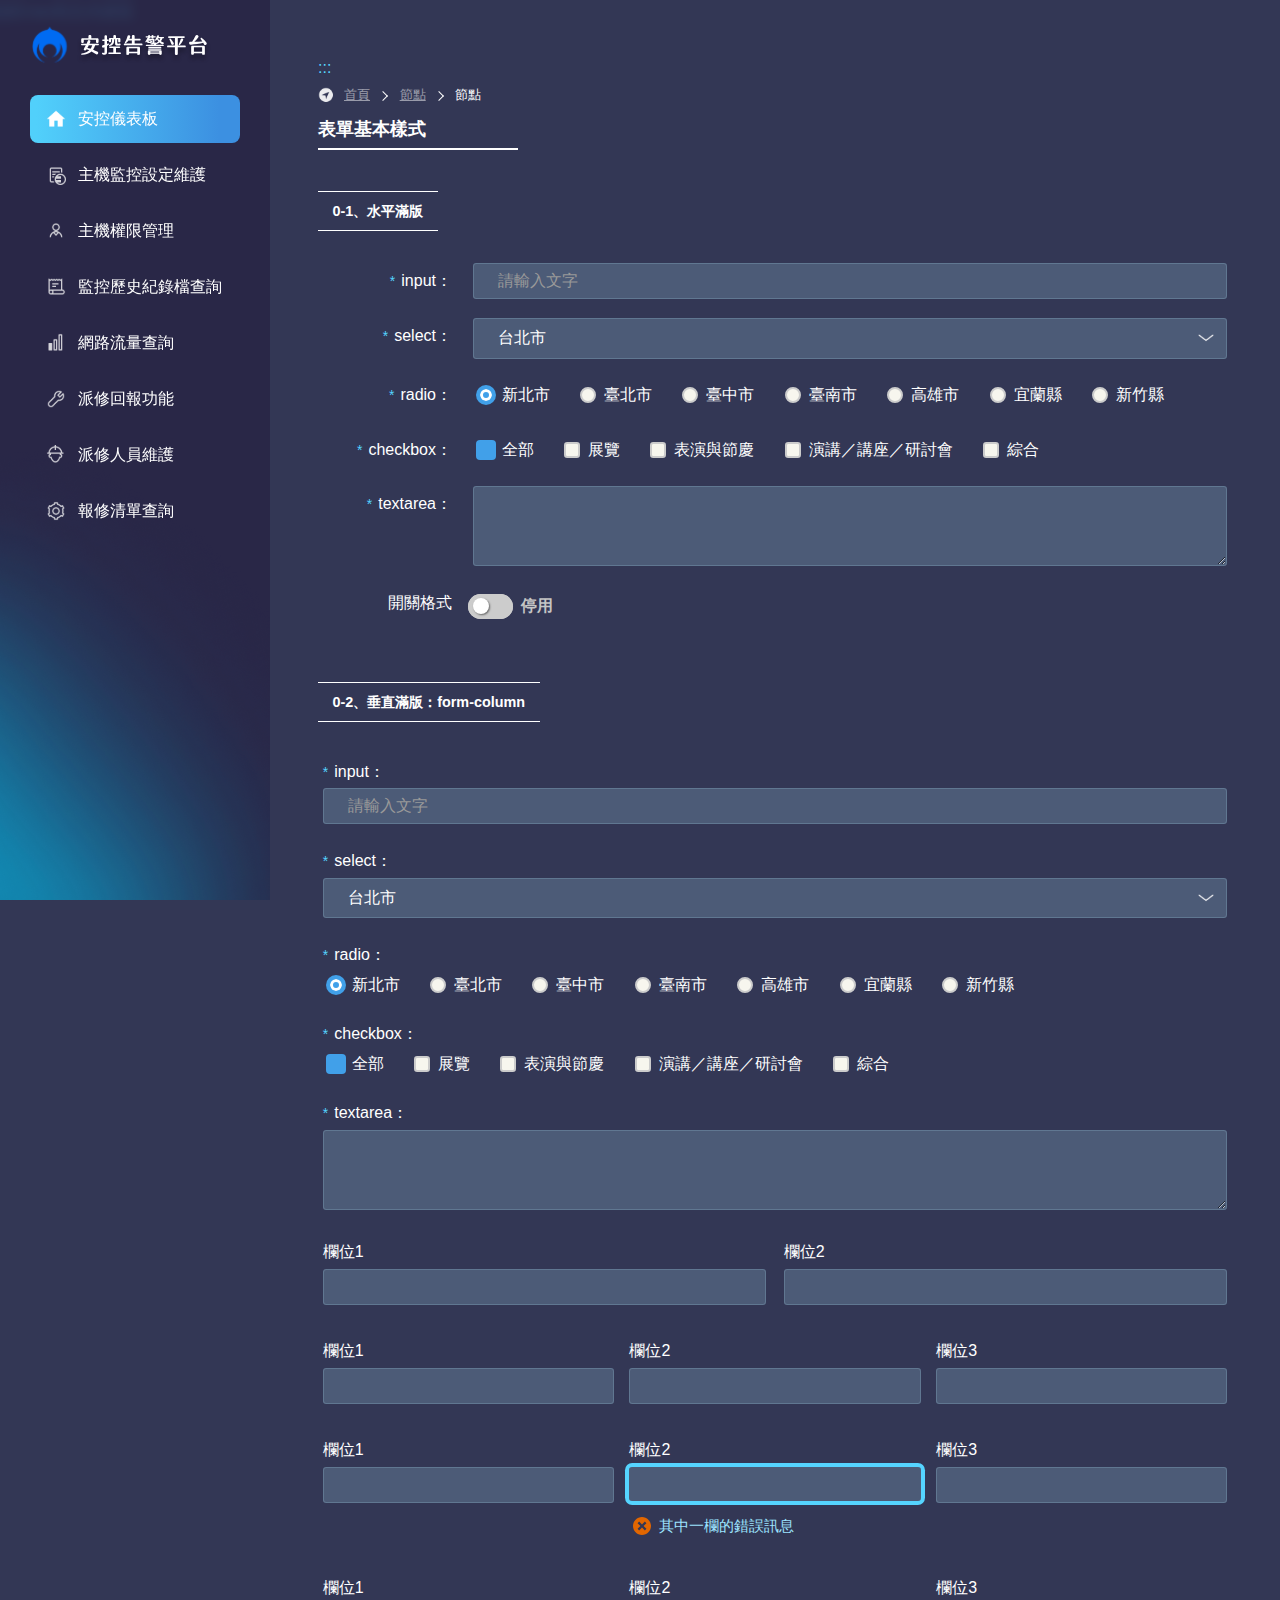
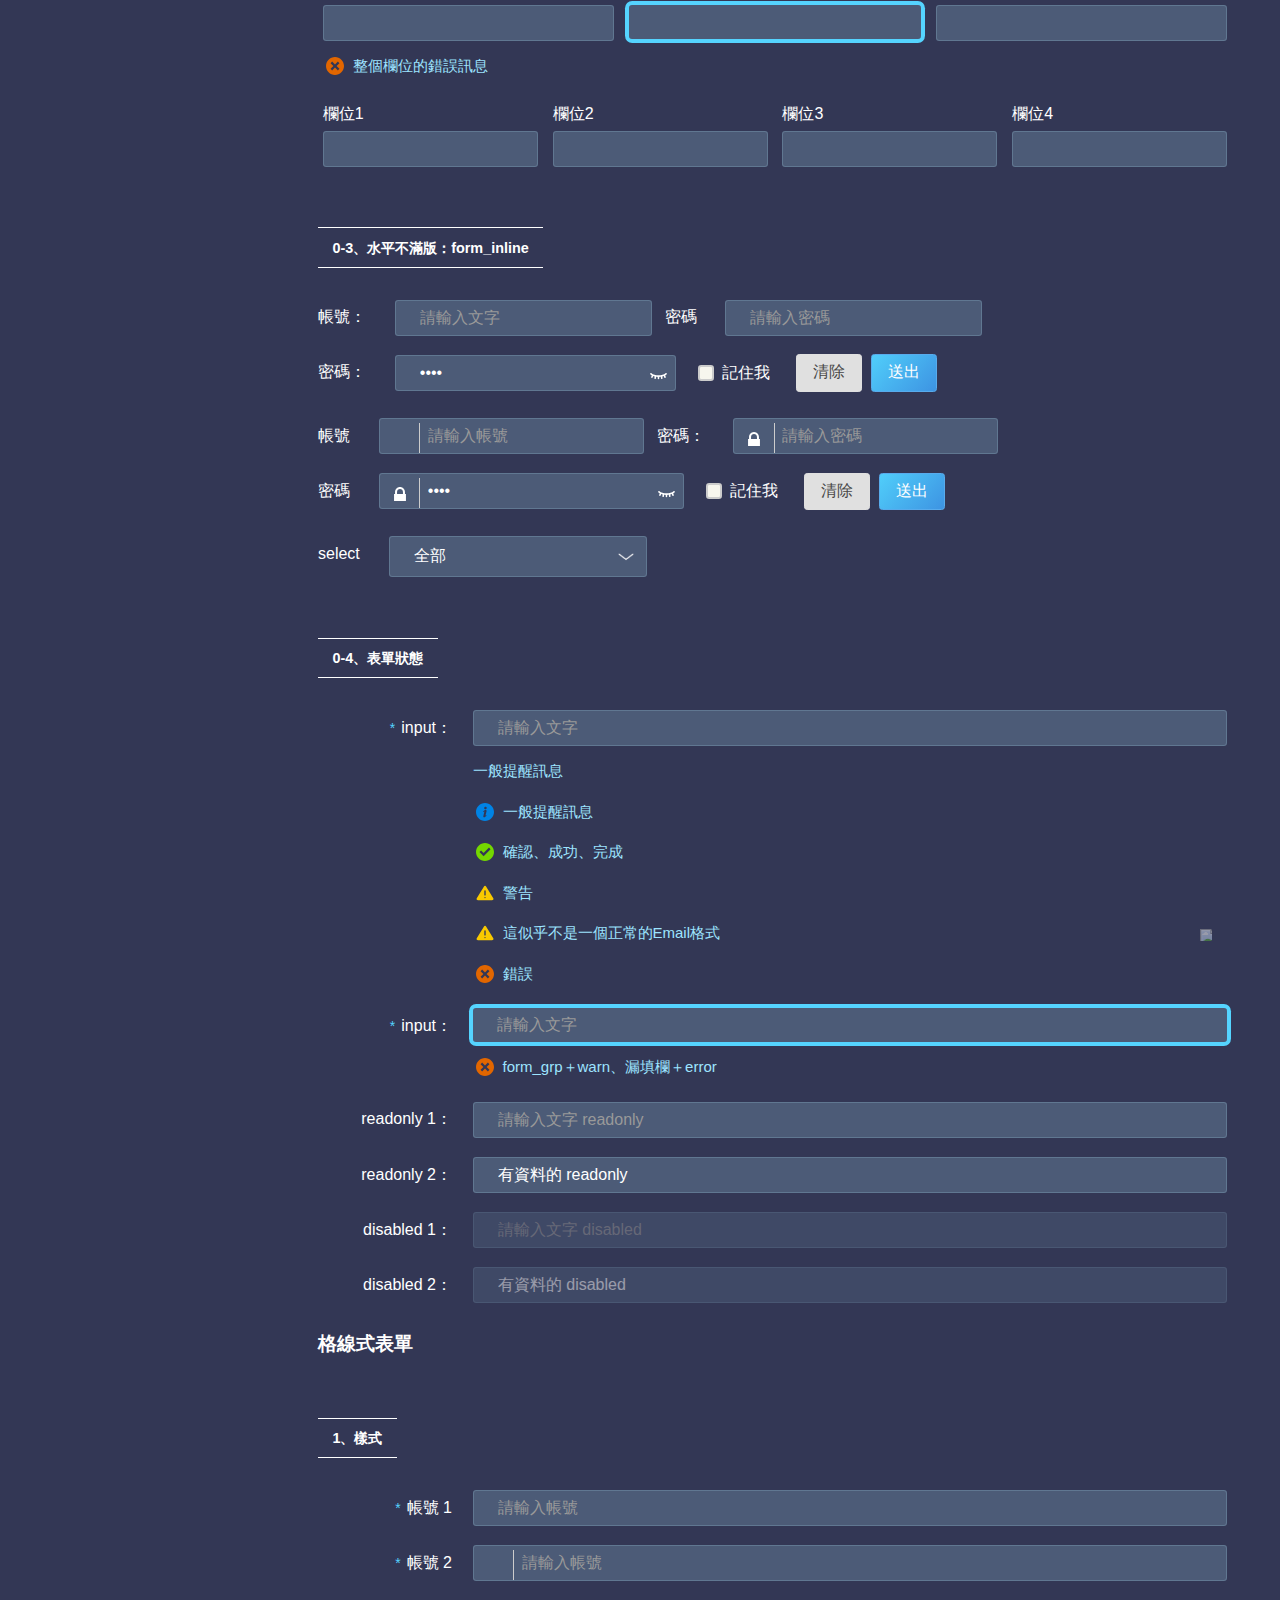
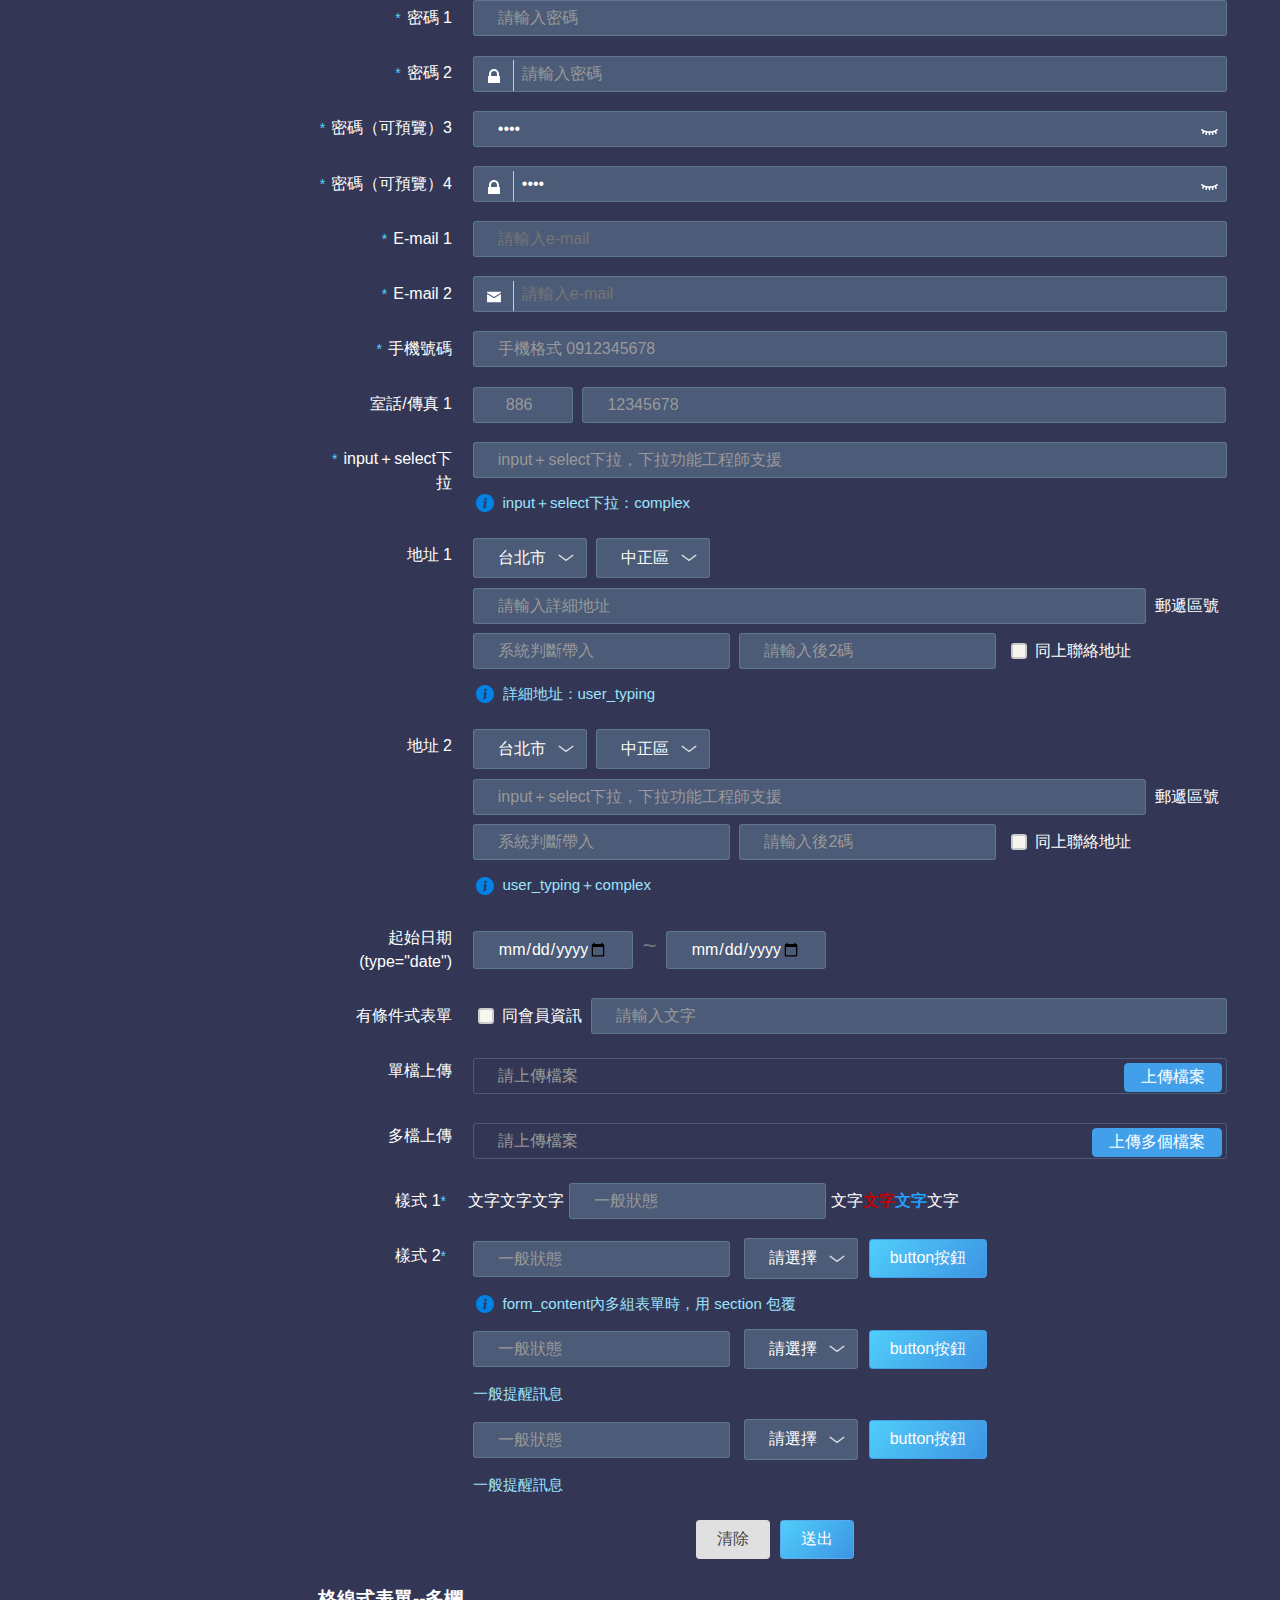
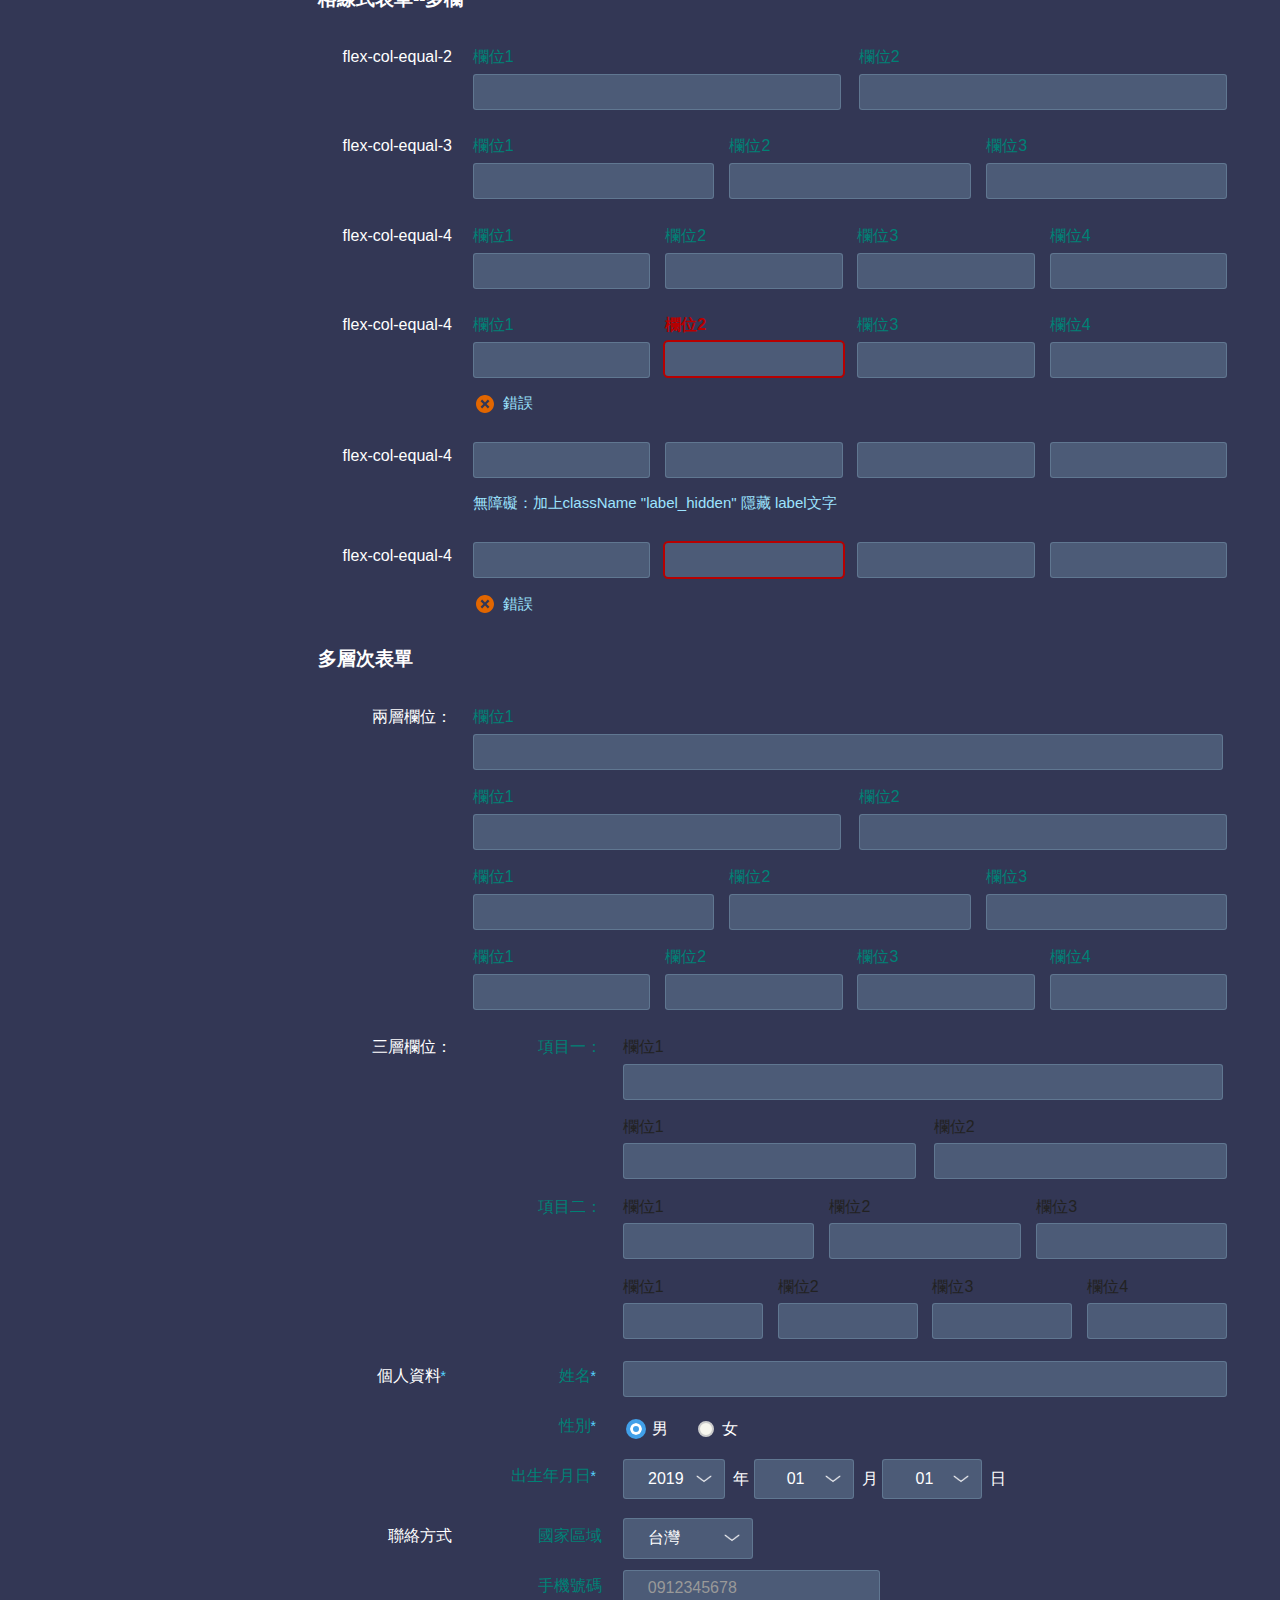
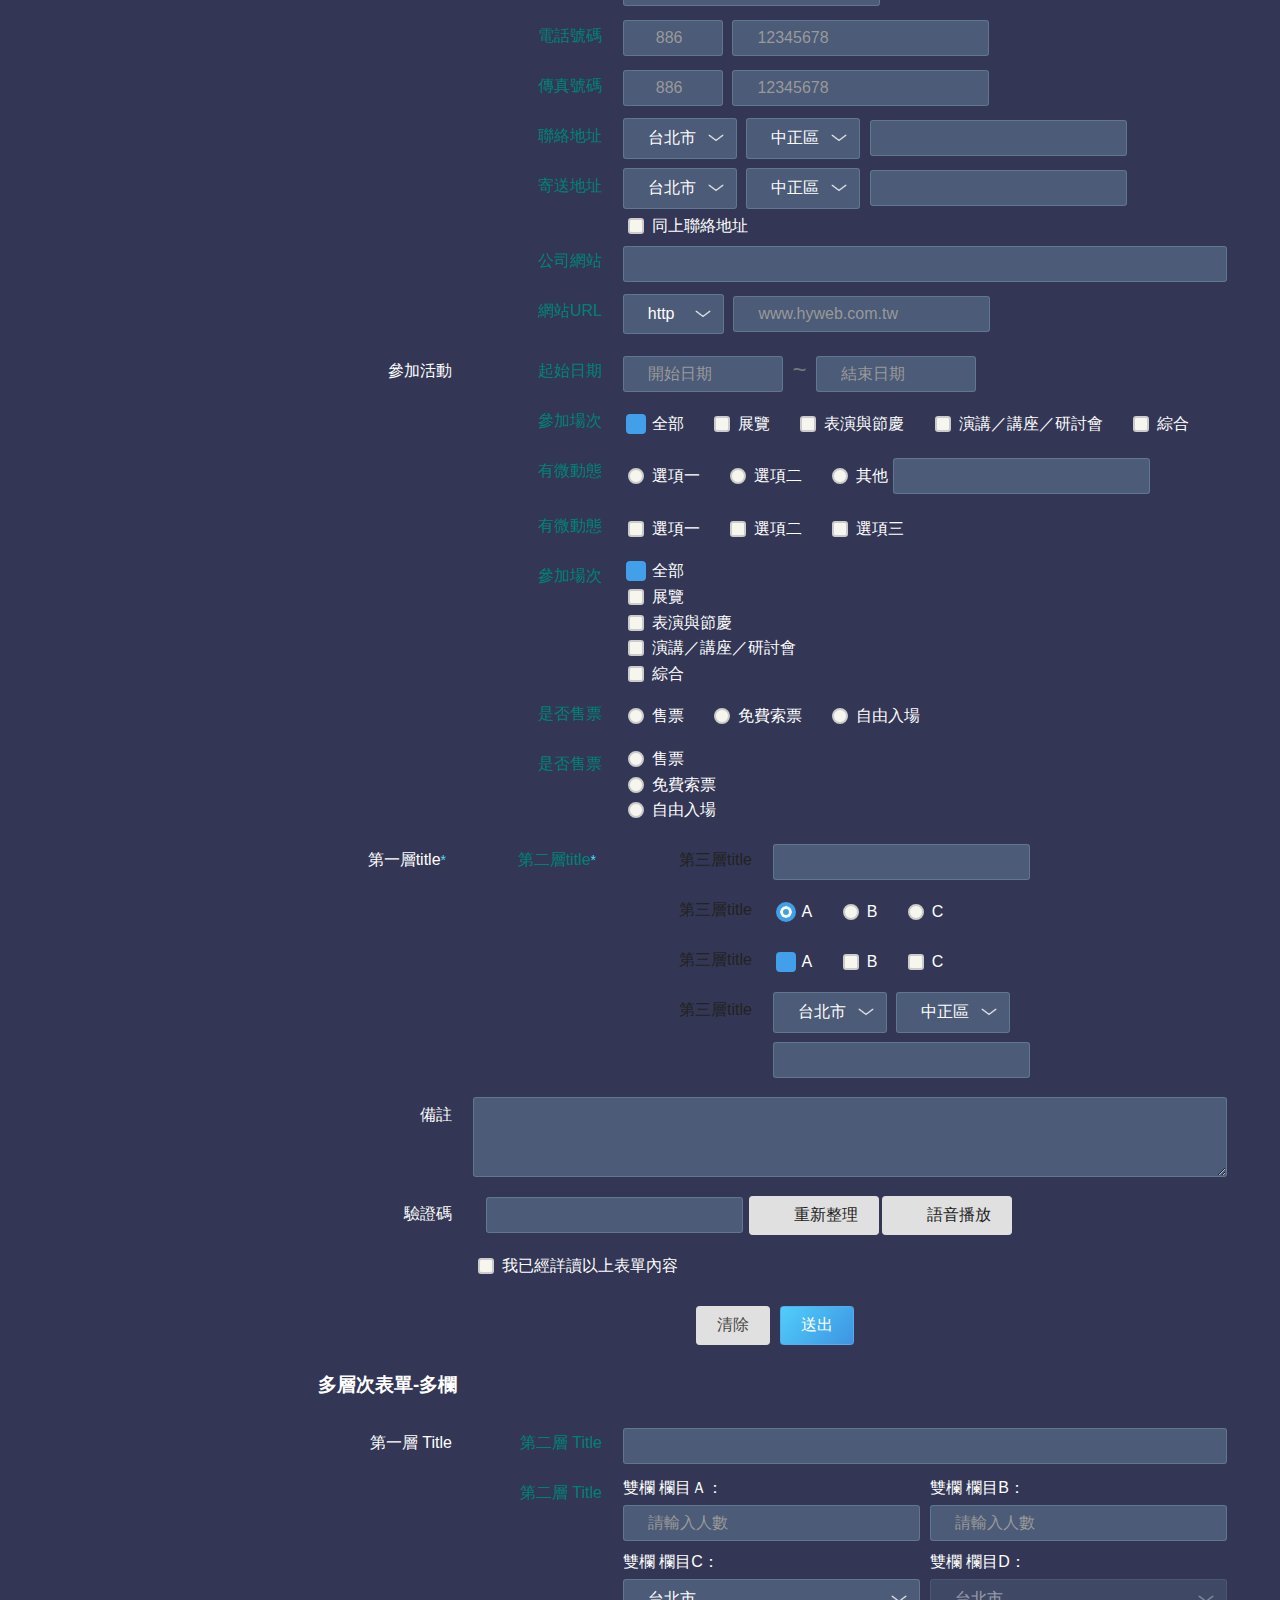
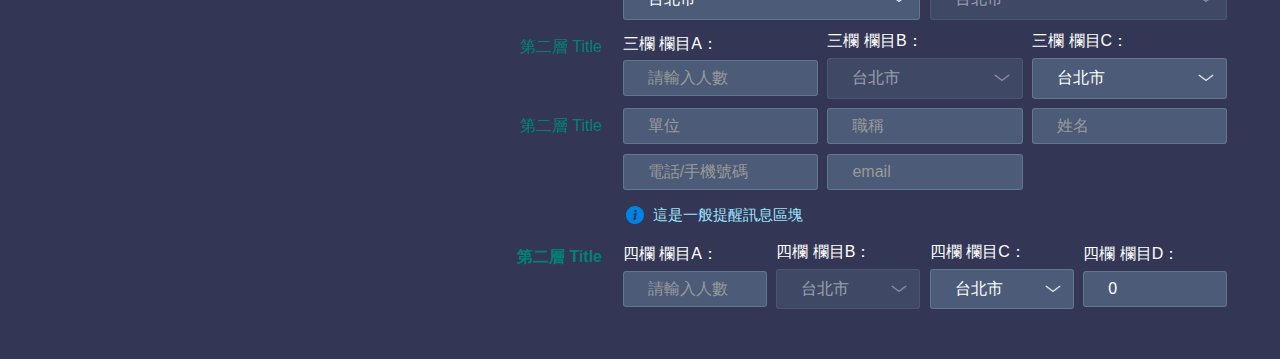
==== form-beta.htm @ 4dd170bb "2023-1023 first commit" ====
<!DOCTYPE html>
<html lang="zh-Hant" class="no-js">
  <head>
    <meta name="robots" content="noindex" />
    <!-- 使用 noindex 禁止 Google 搜尋建立索引，套版時請工程師刪掉這行 -->
    <meta charset="utf-8" />
    <meta http-equiv="X-UA-Compatible" content="IE=edge" />
    <meta name="viewport" content="width=device-width, initial-scale=1" />
    <title>安控告警平台</title>
    <!--HTML5 Shim and Respond.js IE8 support of HTML5 elements and media queries [if lt IE 9]>
    <script src="js/html5shiv.js"></script>
    <script src="js/respond.min.js"></script>
    <![endif]-->
    <!-- slick css-->
    <link rel="stylesheet" type="text/css" href="vendor/slick/slick.css" />
    <link rel="stylesheet" type="text/css" href="vendor/slick/slick-theme.css" />
    <!-- 燈箱facybox -->
    <!-- <link rel="stylesheet" type="text/css" href="vendor/fancybox/jquery.fancybox.min.css" /> -->
    <!-- hyUI css -->
    <link rel="stylesheet" href="css/hyui.css" />
    <!-- favicon -->
    <link href="images/favicon.png" rel="icon" type="image/x-icon" />
    <style type="text/css">
      .mark {
        font-size: 0.9em;
        color: #fff;
        display: inline-block;
        padding: 0.5em 1em;
        margin: 3em 0 1em;
        border-top: 1px solid #fff;
        border-bottom: 1px solid #fff;
      }
    </style>
  </head>

  <body>
    <!-- 直接跳主內容區 -->
    <a class="goCenter" href="#center" tabindex="1">按Enter到主內容區</a>
    <!-- wrapper Start -->
    <div class="wrapper">
      <!-- header -->
      <header class="header">
        <div class="container">
          <h1>
            <a href="index.htm"><img src="images/logo.svg" alt="安控告警平台" /></a>
          </h1>
          <!-- menu -->
          <button type="button" class="sidebarCtrl">側欄選單<span></span><span></span><span></span></button>
          <nav class="menu" role="navigation" aria-label="Header的導航列">
            <ul>
              <li><a href="#" class="act"><img src="images/icon_Home.svg" alt="">安控儀表板</a></li>
              <li><a href="#"><img src="images/icon_Analyze.svg" alt="">主機監控設定維護</a></li>
              <li><a href="#"><img src="images/icon_Account.svg" alt="">主機權限管理</a></li>
              <li><a href="#"><img src="images/icon_ActivityHistory.svg" alt="">監控歷史紀錄檔查詢</a></li>
              <li><a href="#"><img src="images/icon_LowConnection.svg" alt="">網路流量查詢</a></li>
              <li><a href="#"><img src="images/icon_Support.svg" alt="">派修回報功能</a></li>
              <li><a href="#"><img src="images/icon_Worker.svg" alt="">派修人員維護</a></li>
              <li><a href="#"><img src="images/icon_Settings.svg" alt="">報修清單查詢</a></li>
            </ul>
          </nav>
        </div>
      </header>
      <!-- main Start -->
      <div id="center" class="main innerpage">
        <!-- 內頁新增一個classname-->
        <a class="accesskey" href="#aC" id="aC" accesskey="C" title="主要內容區">:::</a>
        <div class="container">
          <!-- 主要內容區 -->
          <div class="center_block">
            <!-- breadcrumb路徑 -->
            <div class="breadcrumb">
              <ul>
                <li><a href="#">首頁</a></li>
                <li><a href="#">節點</a></li>
                <li>節點</li>
              </ul>
            </div>
            <!-- h2節點 -->
            <h2 class="title">表單基本樣式</h2>
            <section>
              <form action="">
                <h4 class="mark">0-1、水平滿版</h4>
                <div class="flex-form">
                  <!-- input -->
                  <div class="form_grp">
                    <!-- 使用aria-required屬性指出必填的表單欄位 -->
                    <label for="fake-legend" class="form_title" aria-required="true"><abbr class="necessary" title="為必填(選)欄位,不能為空白。">*</abbr>input：</label>
                    <div class="form_content">
                      <input type="text" id="fake-legend" placeholder="請輸入文字" />
                    </div>
                  </div>
                  <!-- select -->
                  <div class="form_grp">
                    <label for="fake-legend" class="form_title" aria-required="true"><abbr class="necessary" title="為必填(選)欄位,不能為空白。">*</abbr>select：</label>
                    <div class="form_content">
                      <select name="" id="fake-legend">
                        <option value="">台北市</option>
                        <option value="">新北市</option>
                        <option value="">桃園市</option>
                        <option value="">新竹市</option>
                        <option value="">...</option>
                      </select>
                    </div>
                  </div>
                  <!-- radio -->
                  <div class="form_grp" role="group" aria-labelledby="fake-legend">
                    <label for="fake-legend" class="form_title" aria-required="true"><abbr class="necessary" title="為必填(選)欄位,不能為空白。">*</abbr>radio：</label>
                    <div class="form_content" id="fake-legend">
                      <div class="radio_grp form_inline">
                        <label><input type="radio" name="sampleRadio" value="" checked="" />新北市</label>
                        <label><input type="radio" name="sampleRadio" value="" />臺北市</label>
                        <label><input type="radio" name="sampleRadio" value="" />臺中市</label>
                        <label><input type="radio" name="sampleRadio" value="" />臺南市</label>
                        <label><input type="radio" name="sampleRadio" value="" />高雄市</label>
                        <label><input type="radio" name="sampleRadio" value="" />宜蘭縣</label>
                        <label><input type="radio" name="sampleRadio" value="" />新竹縣</label>
                      </div>
                    </div>
                  </div>
                  <!-- checkbox -->
                  <div class="form_grp" role="group" aria-labelledby="fake-legend">
                    <label for="fake-legend" class="form_title" aria-required="true"><abbr class="necessary" title="為必填(選)欄位,不能為空白。">*</abbr>checkbox：</label>
                    <div class="form_content" id="fake-legend">
                      <div class="check_grp form_inline">
                        <label><input type="checkbox" name="" value="" checked="" />全部</label>
                        <label><input type="checkbox" name="" value="" />展覽</label>
                        <label><input type="checkbox" name="" value="" />表演與節慶</label>
                        <label><input type="checkbox" name="" value="" />演講／講座／研討會</label>
                        <label><input type="checkbox" name="" value="" />綜合</label>
                      </div>
                    </div>
                  </div>
                  <!-- textarea -->
                  <div class="form_grp">
                    <label for="address" class="form_title" aria-required="true"><abbr class="necessary" title="為必填(選)欄位,不能為空白。">*</abbr>textarea：</label>
                    <div class="form_content">
                      <textarea name="" id="address" cols="30" rows="10"></textarea>
                    </div>
                  </div>
                  <!-- 開關 -->
                  <div class="form_grp">
                    <label for="selectSample" class="form_title">開關格式</label>
                    <div class="form_content">
                      <div class="checkSwitch">
                        <label>
                          <input name="checkboxSample1" type="checkbox" value="">
                          <div class="checkSwitch_switch"></div>
                        </label>
                      </div>
                    </div>
                  </div>
                </div>
                <h4 class="mark">0-2、垂直滿版：form-column</h4>
                <div class="flex-form form-column">
                  <!-- input -->
                  <div class="form_grp">
                    <label for="fake-legend" class="form_title" aria-required="true"><abbr class="necessary" title="為必填(選)欄位,不能為空白。">*</abbr>input：</label>
                    <div class="form_content">
                      <input type="text" id="fake-legend" placeholder="請輸入文字" />
                    </div>
                  </div>
                  <!-- select -->
                  <div class="form_grp">
                    <label for="fake-legend" class="form_title" aria-required="true"><abbr class="necessary" title="為必填(選)欄位,不能為空白。">*</abbr>select：</label>
                    <div class="form_content">
                      <select name="" id="fake-legend">
                        <option value="">台北市</option>
                        <option value="">新北市</option>
                        <option value="">桃園市</option>
                        <option value="">新竹市</option>
                        <option value="">...</option>
                      </select>
                    </div>
                  </div>
                  <!-- radio -->
                  <div class="form_grp" role="group" aria-labelledby="fake-legend">
                    <label for="fake-legend" class="form_title" aria-required="true"><abbr class="necessary" title="為必填(選)欄位,不能為空白。">*</abbr>radio：</label>
                    <div class="form_content" id="fake-legend">
                      <div class="radio_grp form_inline">
                        <label><input type="radio" name="sampleRadio1" value="" checked="" />新北市</label>
                        <label><input type="radio" name="sampleRadio1" value="" />臺北市</label>
                        <label><input type="radio" name="sampleRadio1" value="" />臺中市</label>
                        <label><input type="radio" name="sampleRadio1" value="" />臺南市</label>
                        <label><input type="radio" name="sampleRadio1" value="" />高雄市</label>
                        <label><input type="radio" name="sampleRadio1" value="" />宜蘭縣</label>
                        <label><input type="radio" name="sampleRadio1" value="" />新竹縣</label>
                      </div>
                    </div>
                  </div>
                  <!-- checkbox -->
                  <div class="form_grp" role="group" aria-labelledby="fake-legend">
                    <label for="fake-legend" class="form_title"><abbr class="necessary" title="為必填(選)欄位,不能為空白。">*</abbr>checkbox：</label>
                    <div class="form_content" id="fake-legend">
                      <div class="check_grp form_inline">
                        <label><input type="checkbox" name="" value="" checked="" />全部</label>
                        <label><input type="checkbox" name="" value="" />展覽</label>
                        <label><input type="checkbox" name="" value="" />表演與節慶</label>
                        <label><input type="checkbox" name="" value="" />演講／講座／研討會</label>
                        <label><input type="checkbox" name="" value="" />綜合</label>
                      </div>
                    </div>
                  </div>
                  <!-- textarea -->
                  <div class="form_grp">
                    <label for="address" class="form_title"><abbr class="necessary" title="為必填(選)欄位,不能為空白。">*</abbr>textarea：</label>
                    <div class="form_content">
                      <textarea name="" id="address" cols="30" rows="10"></textarea>
                    </div>
                  </div>
                  <!-- 多欄 -->
                  <div class="form_grp">
                    <div class="flex-col-equal-2">
                      <div class="form_grp">
                        <label for="inputSample" class="form_title">欄位1</label>
                        <div class="form_content">
                          <input name="username" id="inputSample" type="text" placeholder="" />
                        </div>
                      </div>
                      <div class="form_grp">
                        <label for="inputSample2" class="form_title">欄位2</label>
                        <div class="form_content">
                          <input name="username" id="inputSample2" type="text" placeholder="" />
                        </div>
                      </div>
                    </div>
                  </div>
                  <div class="form_grp">
                    <div class="flex-col-equal-3">
                      <div class="form_grp">
                        <label for="inputSample" class="form_title">欄位1</label>
                        <div class="form_content">
                          <input name="username" id="inputSample" type="text" placeholder="" />
                        </div>
                      </div>
                      <div class="form_grp">
                        <label for="inputSample2" class="form_title">欄位2</label>
                        <div class="form_content">
                          <input name="username" id="inputSample2" type="text" placeholder="" />
                        </div>
                      </div>
                      <div class="form_grp">
                        <label for="inputSample2" class="form_title">欄位3</label>
                        <div class="form_content">
                          <input name="username" id="inputSample2" type="text" placeholder="" />
                        </div>
                      </div>
                    </div>
                  </div>
                  <!--  -->
                  <div class="form_grp">
                    <div class="flex-col-equal-3">
                      <div class="form_grp">
                        <label for="inputSample" class="form_title">欄位1</label>
                        <div class="form_content">
                          <input name="username" id="inputSample" type="text" placeholder="" />
                        </div>
                      </div>
                      <div class="form_grp warn">
                        <label for="inputSample2" class="form_title">欄位2</label>
                        <div class="form_content">
                          <input name="username" id="inputSample2" type="text" placeholder="" class="error" />
                          <div class="notice_error">其中一欄的錯誤訊息</div>
                        </div>
                      </div>
                      <div class="form_grp">
                        <label for="inputSample2" class="form_title">欄位3</label>
                        <div class="form_content">
                          <input name="username" id="inputSample2" type="text" placeholder="" />
                        </div>
                      </div>
                    </div>
                  </div>
                  <div class="form_grp">
                    <div class="flex-col-equal-3">
                      <div class="form_grp">
                        <label for="inputSample" class="form_title">欄位1</label>
                        <div class="form_content">
                          <input name="username" id="inputSample" type="text" placeholder="" />
                        </div>
                      </div>
                      <div class="form_grp warn">
                        <label for="inputSample2" class="form_title">欄位2</label>
                        <div class="form_content">
                          <input name="username" id="inputSample2" type="text" placeholder="" class="error" />
                        </div>
                      </div>
                      <div class="form_grp">
                        <label for="inputSample2" class="form_title">欄位3</label>
                        <div class="form_content">
                          <input name="username" id="inputSample2" type="text" placeholder="" />
                        </div>
                      </div>
                    </div>
                    <div class="notice_error">整個欄位的錯誤訊息</div>
                  </div>
                  <div class="flex-col-equal-4">
                    <div class="form_grp">
                      <label for="inputSample" class="form_title">欄位1</label>
                      <div class="form_content">
                        <input name="username" id="inputSample" type="text" placeholder="" />
                      </div>
                    </div>
                    <div class="form_grp">
                      <label for="inputSample2" class="form_title">欄位2</label>
                      <div class="form_content">
                        <input name="username" id="inputSample2" type="text" placeholder="" />
                      </div>
                    </div>
                    <div class="form_grp">
                      <label for="inputSample2" class="form_title">欄位3</label>
                      <div class="form_content">
                        <input name="username" id="inputSample2" type="text" placeholder="" />
                      </div>
                    </div>
                    <div class="form_grp">
                      <label for="inputSample2" class="form_title">欄位4</label>
                      <div class="form_content">
                        <input name="username" id="inputSample2" type="text" placeholder="" />
                      </div>
                    </div>
                  </div>
                </div>
                <h4 class="mark">0-3、水平不滿版：form_inline</h4>
                <div class="flex-form form_inline">
                  <div class="form_grp">
                    <label for="username" class="form_title">帳號：</label>
                    <div class="form_content">
                      <input name="username" id="username" type="text" placeholder="請輸入文字" />
                    </div>
                  </div>
                  <div class="form_grp">
                    <label for="password" class="form_title">密碼</label>
                    <div class="form_content">
                      <input name="password" id="password" type="password" placeholder="請輸入密碼" />
                    </div>
                  </div>
                  <div class="form_grp">
                    <label for="password" class="form_title">密碼：</label>
                    <div class="form_content">
                      <div class="labelEffect password_toggle">
                        <input name="password" id="password" type="password" placeholder="請輸入密碼" value="1234" />
                        <button type="button" class="btn btn-icon" aria-label="觀看密碼"><i class="i_hide"></i></button>
                      </div>
                    </div>
                  </div>
                  <div class="check_grp">
                    <label><input type="checkbox" />記住我</label>
                  </div>
                  <div class="btn_grp">
                    <input name="" type="reset" value="清除" class="btn btn-reset" />
                    <input name="" type="submit" value="送出" class="btn btn-submit" />
                  </div>
                </div>
                <div class="flex-form form_inline">
                  <div class="form_grp">
                    <label for="username" class="form_title">帳號</label>
                    <div class="form_content">
                      <div class="input-i">
                        <i class="i_man2"></i>
                        <input type="text" id="username" placeholder="請輸入帳號" value="" />
                      </div>
                    </div>
                  </div>
                  <div class="form_grp">
                    <label for="password" class="form_title">密碼：</label>
                    <div class="form_content">
                      <div class="input-i">
                        <i class="i_lock2"></i>
                        <input name="password" id="password" type="password" placeholder="請輸入密碼" />
                      </div>
                    </div>
                  </div>
                  <div class="form_grp">
                    <label for="password" class="form_title">密碼</label>
                    <div class="form_content">
                      <div class="labelEffect password_toggle">
                        <div class="input-i">
                          <i class="i_lock2"></i>
                          <input name="password" id="password" type="password" placeholder="請輸入密碼" value="1234" />
                        </div>
                        <button type="button" class="btn btn-icon" aria-label="觀看密碼"><i class="i_hide"></i></button>
                      </div>
                    </div>
                  </div>
                  <div class="check_grp">
                    <label><input type="checkbox" />記住我</label>
                  </div>
                  <div class="btn_grp">
                    <input name="" type="reset" value="清除" class="btn btn-reset" />
                    <input name="" type="submit" value="送出" class="btn btn-submit" />
                  </div>
                </div>
                <div class="flex-form form_inline">
                  <div class="form_grp">
                    <label for="selectSample" class="form_title">select</label>
                    <div class="form_content form_inline">
                      <select id="selectSample" name="">
                        <option value="">全部</option>
                        <option value="">視覺藝術（藝術品與美術）</option>
                        <option value="">工藝（不含古物、古董）</option>
                        <option value="">設計</option>
                        <option value="">古典與傳統音樂</option>
                        <option value="">流行音樂</option>
                        <option value="">戲劇</option>
                        <option value="">舞蹈</option>
                      </select>
                    </div>
                  </div>
                </div>
                <h4 class="mark">0-4、表單狀態</h4>
                <div class="flex-form">
                  <div class="form_grp">
                    <label for="fake-legend" class="form_title"><abbr class="necessary" title="為必填(選)欄位,不能為空白。">*</abbr>input：</label>
                    <div class="form_content">
                      <input type="text" id="fake-legend" placeholder="請輸入文字" />
                      <div class="notice">一般提醒訊息</div>
                      <div class="notice_info">一般提醒訊息</div>
                      <div class="notice_success">確認、成功、完成</div>
                      <div class="notice_warning">警告</div>
                      <div class="notice_warning">
                        這似乎不是一個正常的Email格式
                        <a href="#" class="close"><img src="images/basic/icon_close.svg" alt="關閉" /></a>
                      </div>
                      <div class="notice_error">錯誤</div>
                    </div>
                  </div>
                  <div class="form_grp warn">
                    <label for="fake-legend" class="form_title"><abbr class="necessary" title="為必填(選)欄位,不能為空白。">*</abbr>input：</label>
                    <div class="form_content">
                      <input type="text" id="fake-legend" placeholder="請輸入文字" class="error" />
                      <div class="notice_error">form_grp＋warn、漏填欄＋error</div>
                    </div>
                  </div>
                  <div class="form_grp">
                    <label for="fake-legend" class="form_title">readonly 1：</label>
                    <div class="form_content">
                      <input type="text" id="fake-legend" placeholder="請輸入文字 readonly" value="" readonly="" />
                    </div>
                  </div>
                  <div class="form_grp">
                    <label for="fake-legend" class="form_title">readonly 2：</label>
                    <div class="form_content">
                      <input type="text" id="fake-legend" placeholder="請輸入文字 readonly" value="有資料的 readonly" readonly="" />
                    </div>
                  </div>
                  <div class="form_grp">
                    <label for="fake-legend" class="form_title">disabled 1：</label>
                    <div class="form_content">
                      <input type="text" id="fake-legend" placeholder="請輸入文字 disabled" value="" disabled="" />
                    </div>
                  </div>
                  <div class="form_grp">
                    <label for="fake-legend" class="form_title">disabled 2：</label>
                    <div class="form_content">
                      <input type="text" id="fake-legend" placeholder="請輸入文字 disabled" value="有資料的 disabled" disabled="" />
                    </div>
                  </div>
                </div>
                <h3>格線式表單</h3>
                <h4 class="mark">1、樣式</h4>
                <div class="flex-form">
                  <div class="form_grp">
                    <label for="username" class="form_title"><abbr class="necessary" title="為必填(選)欄位,不能為空白。">*</abbr>帳號 1</label>
                    <div class="form_content">
                      <input type="text" id="username" placeholder="請輸入帳號" value="" />
                    </div>
                  </div>
                  <div class="form_grp">
                    <label for="username" class="form_title"><abbr class="necessary" title="為必填(選)欄位,不能為空白。">*</abbr>帳號 2</label>
                    <div class="form_content">
                      <div class="input-i">
                        <i class="i_man2"></i>
                        <input type="text" id="username" placeholder="請輸入帳號" value="" />
                      </div>
                    </div>
                  </div>
                  <div class="form_grp">
                    <label for="password" class="form_title"><abbr class="necessary" title="為必填(選)欄位,不能為空白。">*</abbr>密碼 1</label>
                    <div class="form_content">
                      <input name="password" id="password" type="password" placeholder="請輸入密碼" />
                    </div>
                  </div>
                  <div class="form_grp">
                    <label for="password" class="form_title"><abbr class="necessary" title="為必填(選)欄位,不能為空白。">*</abbr>密碼 2</label>
                    <div class="form_content">
                      <div class="input-i">
                        <i class="i_lock2"></i>
                        <input name="password" id="password" type="password" placeholder="請輸入密碼" />
                      </div>
                    </div>
                  </div>
                  <div class="form_grp">
                    <label for="password" class="form_title"><abbr class="necessary" title="為必填(選)欄位,不能為空白。">*</abbr>密碼（可預覽）3</label>
                    <div class="form_content">
                      <div class="labelEffect password_toggle">
                        <input name="password" id="password" type="password" placeholder="請輸入密碼" value="1234" />
                        <button type="button" class="btn btn-icon" aria-label="觀看密碼"><i class="i_hide"></i></button>
                      </div>
                    </div>
                  </div>
                  <div class="form_grp">
                    <label for="password" class="form_title"><abbr class="necessary" title="為必填(選)欄位,不能為空白。">*</abbr>密碼（可預覽）4</label>
                    <div class="form_content">
                      <div class="labelEffect password_toggle">
                        <div class="input-i">
                          <i class="i_lock2"></i>
                          <input name="password" id="password" type="password" placeholder="請輸入密碼" value="1234" />
                        </div>
                        <button type="button" class="btn btn-icon" aria-label="觀看密碼"><i class="i_hide"></i></button>
                      </div>
                    </div>
                  </div>
                  <div class="form_grp">
                    <label for="email" class="form_title"><abbr class="necessary" title="為必填(選)欄位,不能為空白。">*</abbr>E-mail 1</label>
                    <div class="form_content">
                      <input name="email" type="email" id="email" placeholder="請輸入e-mail" />
                    </div>
                  </div>
                  <div class="form_grp">
                    <label for="email" class="form_title"><abbr class="necessary" title="為必填(選)欄位,不能為空白。">*</abbr>E-mail 2</label>
                    <div class="form_content">
                      <div class="input-i">
                        <i class="i_mail2"></i>
                        <input name="email" type="email" id="email" placeholder="請輸入e-mail" />
                      </div>
                    </div>
                  </div>
                  <div class="form_grp">
                    <label for="phone" class="form_title"><abbr class="necessary" title="為必填(選)欄位,不能為空白。">*</abbr>手機號碼</label>
                    <div class="form_content">
                      <input name="phone" id="phone" type="tel" placeholder="手機格式 0912345678" />
                    </div>
                  </div>
                  <div class="form_grp">
                    <label for="fax" class="form_title">室話/傳真 1</label>
                    <div class="form_content form_inline tel">
                      <input name="" type="tel" id="fax" value="" placeholder="886" />
                      <input name="" type="tel" id="fax" value="" placeholder="12345678" />
                    </div>
                  </div>
                  <div class="form_grp">
                    <label for="address" class="form_title"><abbr class="necessary" title="為必填(選)欄位,不能為空白。">*</abbr>input＋select下拉</label>
                    <div class="form_content">
                      <input name="text" type="text" id="address" value="" placeholder="input＋select下拉，下拉功能工程師支援" class="complex" />
                      <div class="notice_info">input＋select下拉：complex</div>
                    </div>
                  </div>
                  <div class="form_grp">
                    <label for="fake-legend" class="form_title">地址 1</label>
                    <div class="form_content form_inline address">
                      <select name="" id="fake-legend">
                        <option value="">台北市</option>
                        <option value="">新北市</option>
                        <option value="">桃園市</option>
                        <option value="">新竹市</option>
                        <option value="">...</option>
                      </select>
                      <select name="" id="fake-legend">
                        <option value="">中正區</option>
                        <option value="">大安區</option>
                        <option value="">信義區</option>
                        <option value="">北投區</option>
                        <option value="">...</option>
                      </select>
                      <input name="username" type="text" class="user_typing" placeholder="請輸入詳細地址" aria-label="詳細地址" />
                      <label>郵遞區號</label>
                      <input name="username" type="text" value="" placeholder="系統判斷帶入" aria-label="系統判斷帶入" />
                      <input name="username" type="text" value="" placeholder="請輸入後2碼" aria-label="請輸入後2碼" />
                      <div class="checkbox">
                        <label><input type="checkbox" /><span>同上聯絡地址</span></label>
                      </div>
                      <div class="notice_info">詳細地址：user_typing</div>
                    </div>
                  </div>
                  <div class="form_grp">
                    <label for="fake-legend" class="form_title">地址 2</label>
                    <div class="form_content form_inline address">
                      <select name="" id="fake-legend">
                        <option value="">台北市</option>
                        <option value="">新北市</option>
                        <option value="">桃園市</option>
                        <option value="">新竹市</option>
                        <option value="">...</option>
                      </select>
                      <select name="" id="fake-legend">
                        <option value="">中正區</option>
                        <option value="">大安區</option>
                        <option value="">信義區</option>
                        <option value="">北投區</option>
                        <option value="">...</option>
                      </select>
                      <input name="text" id="fake-legend" type="text" value="" placeholder="input＋select下拉，下拉功能工程師支援" class="user_typing complex" />
                      <label>郵遞區號</label>
                      <input name="username" type="text" value="" placeholder="系統判斷帶入" />
                      <input name="username" type="text" value="" placeholder="請輸入後2碼" />
                      <div class="checkbox">
                        <label><input type="checkbox" /><span>同上聯絡地址</span></label>
                      </div>
                      <div class="notice_info">user_typing＋complex</div>
                    </div>
                  </div>
                  <div class="form_grp">
                    <div class="form_title">起始日期(type="date")</div>
                    <div class="form_content">
                      <div class="datepick">
                        <input name="" type="date" value="" class="calendar" placeholder="開始日期" />
                      </div>
                      <div class="datepick">
                        <input name="" type="date" value="" class="calendar" placeholder="結束日期" />
                      </div>
                    </div>
                  </div>
                  <div class="form_grp">
                    <label for="fake-legend" class="form_title">有條件式表單</label>
                    <div class="form_content additional">
                      <div class="checkbox">
                        <label><input name="checkSample" type="checkbox" value="" /><span>同會員資訊</span></label>
                      </div>
                      <input type="text" name="" placeholder="請輸入文字" />
                    </div>
                  </div>
                  <div class="form_grp">
                    <label for="fake-legend" class="form_title">單檔上傳</label>
                    <div class="form_content">
                      <div class="upload_grp">
                        <input class="upload_file" type="text" placeholder="請上傳檔案" readonly />
                        <div class="upload_btn">
                          <span>上傳檔案</span>
                          <input type="file" class="check_file" />
                        </div>
                      </div>
                    </div>
                  </div>
                  <div class="form_grp">
                    <label for="fake-legend" class="form_title">多檔上傳</label>
                    <div class="form_content">
                      <div class="upload_grp">
                        <input class="upload_file" type="text" placeholder="請上傳檔案" readonly />
                        <div class="upload_btn">
                          <span>上傳多個檔案</span>
                          <input type="file" class="check_file" multiple />
                        </div>
                      </div>
                    </div>
                  </div>
                  <div class="form_grp">
                    <label for="fake-legend" class="form_title">樣式 1<abbr class="necessary" title="為必填(選)欄位,不能為空白。">*</abbr></label>
                    <div class="form_content form_inline">文字文字文字 <input name="text" type="text" value="" placeholder="一般狀態" />文字 <b class="R">文字</b><b class="B">文字</b>文字</div>
                  </div>
                  <div class="form_grp">
                    <label for="fake-legend" class="form_title">樣式 2<abbr class="necessary" title="為必填(選)欄位,不能為空白。">*</abbr></label>
                    <div class="form_content form_inline">
                      <section>
                        <input name="text" type="text" value="" placeholder="一般狀態" />
                        <select id="selectSample" name="">
                          <option value="">請選擇</option>
                          <option value="">項目一</option>
                          <option value="">項目二</option>
                          <option value="">項目三</option>
                        </select>
                        <button type="button" class="btn btn-primary">button按鈕</button>
                        <div class="notice_info">form_content內多組表單時，用 section 包覆</div>
                      </section>
                      <section>
                        <input name="text" type="text" value="" placeholder="一般狀態" />
                        <select id="selectSample" name="">
                          <option value="">請選擇</option>
                          <option value="">項目一</option>
                          <option value="">項目二</option>
                          <option value="">項目三</option>
                        </select>
                        <button type="button" class="btn btn-primary">button按鈕</button>
                        <div class="notice">一般提醒訊息</div>
                      </section>
                      <section>
                        <input name="text" type="text" value="" placeholder="一般狀態" />
                        <select id="selectSample" name="">
                          <option value="">請選擇</option>
                          <option value="">項目一</option>
                          <option value="">項目二</option>
                          <option value="">項目三</option>
                        </select>
                        <button type="button" class="btn btn-primary">button按鈕</button>
                        <div class="notice">一般提醒訊息</div>
                      </section>
                    </div>
                  </div>
                  <!-- 按鈕 -->
                  <div class="btn_grp form_inline">
                    <button class="btn btn-reset">清除</button>
                    <button class="btn btn-submit">送出</button>
                  </div>
                </div>
                <!--  -->
                <h3>格線式表單--多欄</h3>
                <div class="flex-form">
                  <!-- flex grid system -->
                  <div class="form_grp">
                    <div class="form_title">flex-col-equal-2</div>
                    <div class="form_content">
                      <div class="flex-col-equal-2 form-column">
                        <div class="form_grp">
                          <label for="inputSample" class="form_title">欄位1</label>
                          <div class="form_content">
                            <input name="username" id="inputSample" type="text" placeholder="" />
                          </div>
                        </div>
                        <div class="form_grp">
                          <label for="inputSample2" class="form_title">欄位2</label>
                          <div class="form_content">
                            <input name="username" id="inputSample2" type="text" placeholder="" />
                          </div>
                        </div>
                      </div>
                      <!-- <div class="notice">無障礙：加上className "label_hidden" 隱藏label文字</div> -->
                    </div>
                  </div>
                  <div class="form_grp">
                    <div class="form_title">flex-col-equal-3</div>
                    <div class="form_content">
                      <div class="flex-col-equal-3 form-column">
                        <div class="form_grp">
                          <label for="inputSample" class="form_title">欄位1</label>
                          <div class="form_content">
                            <input name="username" id="inputSample" type="text" placeholder="" />
                          </div>
                        </div>
                        <div class="form_grp">
                          <label for="inputSample2" class="form_title">欄位2</label>
                          <div class="form_content">
                            <input name="username" id="inputSample2" type="text" placeholder="" />
                          </div>
                        </div>
                        <div class="form_grp">
                          <label for="inputSample3" class="form_title">欄位3</label>
                          <div class="form_content">
                            <input name="username" id="inputSample2" type="text" placeholder="" />
                          </div>
                        </div>
                      </div>
                      <!-- <div class="notice">無障礙：加上className "label_hidden" 隱藏label文字</div> -->
                    </div>
                  </div>
                  <div class="form_grp">
                    <div class="form_title">flex-col-equal-4</div>
                    <div class="form_content">
                      <div class="flex-col-equal-4 form-column">
                        <div class="form_grp">
                          <label for="inputSample" class="form_title">欄位1</label>
                          <div class="form_content">
                            <input name="username" id="inputSample" type="text" placeholder="" />
                          </div>
                        </div>
                        <div class="form_grp">
                          <label for="inputSample2" class="form_title">欄位2</label>
                          <div class="form_content">
                            <input name="username" id="inputSample2" type="text" placeholder="" />
                          </div>
                        </div>
                        <div class="form_grp">
                          <label for="inputSample3" class="form_title">欄位3</label>
                          <div class="form_content">
                            <input name="username" id="inputSample2" type="text" placeholder="" />
                          </div>
                        </div>
                        <div class="form_grp">
                          <label for="inputSample4" class="form_title">欄位4</label>
                          <div class="form_content">
                            <input name="username" id="inputSample2" type="text" placeholder="" />
                          </div>
                        </div>
                      </div>
                      <!-- <div class="notice">無障礙：加上className "label_hidden" 隱藏label文字</div> -->
                    </div>
                  </div>
                  <!-- 錯誤狀態 -->
                  <div class="form_grp warn">
                    <div class="form_title">flex-col-equal-4</div>
                    <div class="form_content">
                      <div class="flex-col-equal-4 form-column">
                        <div class="form_grp">
                          <label for="inputSample" class="form_title">欄位1</label>
                          <div class="form_content">
                            <input name="username" id="inputSample" type="text" placeholder="" />
                          </div>
                        </div>
                        <div class="form_grp error">
                          <label for="inputSample2" class="form_title">欄位2</label>
                          <div class="form_content">
                            <input name="username" id="inputSample2" type="text" placeholder="" />
                          </div>
                        </div>
                        <div class="form_grp">
                          <label for="inputSample3" class="form_title">欄位3</label>
                          <div class="form_content">
                            <input name="username" id="inputSample2" type="text" placeholder="" />
                          </div>
                        </div>
                        <div class="form_grp">
                          <label for="inputSample4" class="form_title">欄位4</label>
                          <div class="form_content">
                            <input name="username" id="inputSample2" type="text" placeholder="" />
                          </div>
                        </div>
                      </div>
                      <div class="notice_error">錯誤</div>
                      <!-- <div class="notice">無障礙：加上className "label_hidden" 隱藏label文字</div> -->
                    </div>
                  </div>
                  <!-- 欄位無標題：無障礙處理 -->
                  <div class="form_grp">
                    <div class="form_title">flex-col-equal-4</div>
                    <div class="form_content">
                      <div class="flex-col-equal-4 form-column">
                        <div class="form_grp">
                          <label for="inputSample" class="form_title label_hidden">欄位1</label>
                          <div class="form_content">
                            <input name="username" id="inputSample" type="text" placeholder="" />
                          </div>
                        </div>
                        <div class="form_grp">
                          <label for="inputSample2" class="form_title label_hidden">欄位2</label>
                          <div class="form_content">
                            <input name="username" id="inputSample2" type="text" placeholder="" />
                          </div>
                        </div>
                        <div class="form_grp">
                          <label for="inputSample3" class="form_title label_hidden">欄位3</label>
                          <div class="form_content">
                            <input name="username" id="inputSample2" type="text" placeholder="" />
                          </div>
                        </div>
                        <div class="form_grp">
                          <label for="inputSample4" class="form_title label_hidden">欄位4</label>
                          <div class="form_content">
                            <input name="username" id="inputSample2" type="text" placeholder="" />
                          </div>
                        </div>
                      </div>
                      <div class="notice">無障礙：加上className "label_hidden" 隱藏 label文字</div>
                    </div>
                  </div>
                  <!-- 錯誤狀態 -->
                  <div class="form_grp warn">
                    <div class="form_title">flex-col-equal-4</div>
                    <div class="form_content">
                      <div class="flex-col-equal-4 form-column">
                        <div class="form_grp">
                          <label for="inputSample" class="form_title label_hidden">欄位1</label>
                          <div class="form_content">
                            <input name="username" id="inputSample" type="text" placeholder="" />
                          </div>
                        </div>
                        <div class="form_grp error">
                          <label for="inputSample2" class="form_title label_hidden">欄位2</label>
                          <div class="form_content">
                            <input name="username" id="inputSample2" type="text" placeholder="" />
                          </div>
                        </div>
                        <div class="form_grp">
                          <label for="inputSample3" class="form_title label_hidden">欄位3</label>
                          <div class="form_content">
                            <input name="username" id="inputSample2" type="text" placeholder="" />
                          </div>
                        </div>
                        <div class="form_grp">
                          <label for="inputSample4" class="form_title label_hidden">欄位4</label>
                          <div class="form_content">
                            <input name="username" id="inputSample2" type="text" placeholder="" />
                          </div>
                        </div>
                      </div>
                      <div class="notice_error">錯誤</div>
                    </div>
                  </div>
                  <!-- sample -->
                  <!-- 麥莉 -->
                  <!-- <div class="form_grp">
                                    <div class="form_title">form_col-6-6</div>
                                    <div class="form_content form_col-6-6">
                                        <div class="form_grp">
                                            <label for="inputSample" class="label_hidden">雙欄1</label>
                                            <input name="username" id="inputSample" type="text">
                                        </div>
                                        <div class="form_grp">
                                            <label for="inputSample2" class="label_hidden">雙欄2</label>
                                            <input name="username" id="inputSample2" type="text">
                                        </div>
                                        <div class="notice">無障礙：加上className "label_hidden" 隱藏label文字</div>
                                    </div>
                                </div>
                                <div class="form_grp">
                                    <div class="form_title">form_col-4-4-4</div>
                                    <div class="form_content form_col-4-4-4">
                                        <input name="username" type="text">
                                        <input name="username" type="text">
                                        <select id="selectSample" name="">
                                            <option value="">全部</option>
                                            <option value="">視覺藝術（藝術品與美術）</option>
                                            <option value="">工藝（不含古物、古董）</option>
                                            <option value="">設計</option>
                                            <option value="">古典與傳統音樂</option>
                                            <option value="">流行音樂</option>
                                            <option value="">戲劇</option>
                                            <option value="">舞蹈</option>
                                        </select>
                                    </div>
                                </div>
                                <div class="form_grp">
                                    <div class="form_title">form_col-3-3-3-3</div>
                                    <div class="form_content form_col-3-3-3-3">
                                        <input name="username" type="text">
                                        <input name="username" type="text">
                                        <input name="username" type="text">
                                        <label><input name="radioSample" type="radio" value=""><span>選項</span></label>
                                    </div>
                                </div>
                                <div class="form_grp">
                                    <div class="form_title">form_col-2-2-2-2-2-2</div>
                                    <div class="form_content form_col-2-2-2-2-2-2">
                                        <input name="username" type="text">
                                        <input name="username" type="text">
                                        <input name="username" type="text">
                                        <input name="username" type="text">
                                        <input name="username" type="text">
                                        <label><input name="radioSample" type="radio" value=""><span>選項</span></label>
                                    </div>
                                </div>
                                <div class="form_grp">
                                    <div class="form_title">form_col-3-9</div>
                                    <div class="form_content form_col-3-9">
                                        <input name="username" type="text">
                                        <input name="username" type="text">
                                    </div>
                                </div>
                                <div class="form_grp">
                                    <div class="form_title">form_col-3-3-6</div>
                                    <div class="form_content form_col-3-3-6">
                                        <select name="" id="">
                                            <option value="">台北市</option>
                                            <option value="">新北市</option>
                                            <option value="">桃園市</option>
                                            <option value="">新竹市</option>
                                            <option value="">...</option>
                                        </select>
                                        <select name="" id="">
                                            <option value="">中正區</option>
                                            <option value="">大安區</option>
                                            <option value="">信義區</option>
                                            <option value="">北投區</option>
                                            <option value="">...</option>
                                        </select>
                                        <input name="username" type="text">
                                    </div>
                                </div>
                                <div class="form_grp">
                                    <div class="form_title">form_col-9-3</div>
                                    <div class="form_content form_col-9-3">
                                        <input name="username" type="text">
                                        <input name="username" type="text">
                                    </div>
                                </div>
                                <div class="form_grp">
                                    <div class="form_title">form_col-4-8</div>
                                    <div class="form_content form_col-4-8">
                                        <input name="username" type="text">
                                        <input name="username" type="text">
                                    </div>
                                </div>
                                <div class="form_grp">
                                    <div class="form_title">form_col-2-10</div>
                                    <div class="form_content form_col-2-10">
                                        <input name="username" type="text">
                                        <input name="username" type="text">
                                    </div>
                                </div>
                                <div class="form_grp">
                                    <div class="form_title">form_col-2-2-8</div>
                                    <div class="form_content form_col-2-2-8">
                                        <select name="" id="">
                                            <option value="">台北市</option>
                                            <option value="">新北市</option>
                                            <option value="">桃園市</option>
                                            <option value="">新竹市</option>
                                            <option value="">...</option>
                                        </select>
                                        <select name="" id="">
                                            <option value="">中正區</option>
                                            <option value="">大安區</option>
                                            <option value="">信義區</option>
                                            <option value="">北投區</option>
                                            <option value="">...</option>
                                        </select>
                                        <input name="username" type="text">
                                    </div>
                                </div> -->
                  <h3>多層次表單</h3>
                  <div class="flex-form">
                    <div class="form_grp">
                      <div class="form_title">兩層欄位：</div>
                      <div class="form_content">
                        <!-- 單欄 -->
                        <div class="flex-col-equal-1 form-column">
                          <div class="form_grp">
                            <label for="inputSample" class="form_title">欄位1</label>
                            <input name="username" id="inputSample" type="text" placeholder="" />
                          </div>
                        </div>
                        <!-- 雙欄 -->
                        <div class="flex-col-equal-2 form-column">
                          <div class="form_grp">
                            <label for="inputSample" class="form_title">欄位1</label>
                            <input name="username" id="inputSample" type="text" placeholder="" />
                          </div>
                          <div class="form_grp">
                            <label for="inputSample" class="form_title">欄位2</label>
                            <input name="username" id="inputSample" type="text" placeholder="" />
                          </div>
                        </div>
                        <!-- 三欄 -->
                        <div class="flex-col-equal-3 form-column">
                          <div class="form_grp">
                            <label for="inputSample" class="form_title">欄位1</label>
                            <input name="username" id="inputSample" type="text" placeholder="" />
                          </div>
                          <div class="form_grp">
                            <label for="inputSample" class="form_title">欄位2</label>
                            <input name="username" id="inputSample" type="text" placeholder="" />
                          </div>
                          <div class="form_grp">
                            <label for="inputSample" class="form_title">欄位3</label>
                            <input name="username" id="inputSample" type="text" placeholder="" />
                          </div>
                        </div>
                        <!-- 四欄 -->
                        <div class="flex-col-equal-4 form-column">
                          <div class="form_grp">
                            <label for="inputSample" class="form_title">欄位1</label>
                            <input name="username" id="inputSample" type="text" placeholder="" />
                          </div>
                          <div class="form_grp">
                            <label for="inputSample" class="form_title">欄位2</label>
                            <input name="username" id="inputSample" type="text" placeholder="" />
                          </div>
                          <div class="form_grp">
                            <label for="inputSample" class="form_title">欄位3</label>
                            <input name="username" id="inputSample" type="text" placeholder="" />
                          </div>
                          <div class="form_grp">
                            <label for="inputSample" class="form_title">欄位4</label>
                            <input name="username" id="inputSample" type="text" placeholder="" />
                          </div>
                        </div>
                      </div>
                    </div>
                    <div class="form_grp">
                      <label for="" class="form_title">三層欄位：</label>
                      <div class="form_content">
                        <div class="form_grp">
                          <div class="form_title">項目一：</div>
                          <div class="form_content">
                            <!-- 單欄 -->
                            <div class="flex-col-equal-1 form-column">
                              <div class="form_grp">
                                <label for="inputSample" class="form_title">欄位1</label>
                                <input name="username" id="inputSample" type="text" placeholder="" />
                              </div>
                            </div>
                            <!-- 雙欄 -->
                            <div class="flex-col-equal-2 form-column">
                              <div class="form_grp">
                                <label for="inputSample" class="form_title">欄位1</label>
                                <input name="username" id="inputSample" type="text" placeholder="" />
                              </div>
                              <div class="form_grp">
                                <label for="inputSample" class="form_title">欄位2</label>
                                <input name="username" id="inputSample" type="text" placeholder="" />
                              </div>
                            </div>
                          </div>
                        </div>
                        <div class="form_grp">
                          <div class="form_title">項目二：</div>
                          <div class="form_content">
                            <!-- 三欄 -->
                            <div class="flex-col-equal-3 form-column">
                              <div class="form_grp">
                                <label for="inputSample" class="form_title">欄位1</label>
                                <input name="username" id="inputSample" type="text" placeholder="" />
                              </div>
                              <div class="form_grp">
                                <label for="inputSample" class="form_title">欄位2</label>
                                <input name="username" id="inputSample" type="text" placeholder="" />
                              </div>
                              <div class="form_grp">
                                <label for="inputSample" class="form_title">欄位3</label>
                                <input name="username" id="inputSample" type="text" placeholder="" />
                              </div>
                            </div>
                            <!-- 四欄 -->
                            <div class="flex-col-equal-4 form-column">
                              <div class="form_grp">
                                <label for="inputSample" class="form_title">欄位1</label>
                                <input name="username" id="inputSample" type="text" placeholder="" />
                              </div>
                              <div class="form_grp">
                                <label for="inputSample" class="form_title">欄位2</label>
                                <input name="username" id="inputSample" type="text" placeholder="" />
                              </div>
                              <div class="form_grp">
                                <label for="inputSample" class="form_title">欄位3</label>
                                <input name="username" id="inputSample" type="text" placeholder="" />
                              </div>
                              <div class="form_grp">
                                <label for="inputSample" class="form_title">欄位4</label>
                                <input name="username" id="inputSample" type="text" placeholder="" />
                              </div>
                            </div>
                          </div>
                        </div>
                      </div>
                    </div>
                    <div class="form_grp">
                      <div class="form_title">個人資料<abbr class="necessary" title="為必填(選)欄位,不能為空白。">*</abbr></div>
                      <div class="form_content">
                        <div class="form_grp">
                          <label for="" class="form_title">姓名<abbr class="necessary" title="為必填(選)欄位,不能為空白。">*</abbr></label>
                          <div class="form_content">
                            <input name="" type="text" value="" />
                          </div>
                        </div>
                        <div class="form_grp" role="group" aria-labelledby="fake-legend">
                          <label class="form_title">性別<abbr class="necessary" title="為必填(選)欄位,不能為空白。">*</abbr></label>
                          <div class="form_content" id="fake-legend">
                            <div class="radio_grp form_inline">
                              <label> <input type="radio" name="sampleRadio5" value="" checked="" />男</label>
                              <label> <input type="radio" name="sampleRadio5" value="" />女</label>
                            </div>
                          </div>
                        </div>
                        <div class="form_grp">
                          <div class="form_title">出生年月日<abbr class="necessary" title="為必填(選)欄位,不能為空白。">*</abbr></div>
                          <div class="form_content form_inline birthday">
                            <select name="" id="">
                              <option value="">2019</option>
                              <option value="">2018</option>
                              <option value="">2017</option>
                              <option value="">2016</option>
                              <option value="">...</option></select
                            >年
                            <select name="" id="">
                              <option value="">01</option>
                              <option value="">02</option>
                              <option value="">03</option>
                              <option value="">04</option>
                              <option value="">...</option></select
                            >月
                            <select name="" id="">
                              <option value="">01</option>
                              <option value="">02</option>
                              <option value="">03</option>
                              <option value="">04</option>
                              <option value="">...</option></select
                            >日
                          </div>
                        </div>
                      </div>
                    </div>
                    <div class="form_grp">
                      <div class="form_title">聯絡方式</div>
                      <div class="form_content">
                        <div class="form_grp">
                          <label for="selectSample" class="form_title">國家區域</label>
                          <div class="form_content form_inline">
                            <select id="selectSample" name="">
                              <option value="">台灣</option>
                              <option value="">日本</option>
                              <option value="">美國</option>
                              <option value="">澳洲</option>
                              <option value="">新加坡</option>
                              <option value="">中國大陸</option>
                            </select>
                          </div>
                        </div>
                        <div class="form_grp">
                          <label for="" class="form_title">手機號碼</label>
                          <div class="form_content form_inline">
                            <input name="" type="tel" value="" placeholder="0912345678" />
                          </div>
                        </div>
                        <div class="form_grp">
                          <label for="" class="form_title">電話號碼</label>
                          <div class="form_content form_inline tel">
                            <input name="" type="tel" value="" placeholder="886" />
                            <input name="" type="tel" value="" placeholder="12345678" />
                          </div>
                        </div>
                        <div class="form_grp">
                          <label for="" class="form_title">傳真號碼</label>
                          <div class="form_content form_inline tel">
                            <input name="" type="tel" value="" placeholder="886" />
                            <input name="" type="tel" value="" placeholder="12345678" />
                          </div>
                        </div>
                        <div class="form_grp">
                          <label for="" class="form_title">聯絡地址</label>
                          <div class="form_content form_inline address">
                            <select name="" id="">
                              <option value="">台北市</option>
                              <option value="">新北市</option>
                              <option value="">桃園市</option>
                              <option value="">新竹市</option>
                              <option value="">...</option>
                            </select>
                            <select name="" id="">
                              <option value="">中正區</option>
                              <option value="">大安區</option>
                              <option value="">信義區</option>
                              <option value="">北投區</option>
                              <option value="">...</option>
                            </select>
                            <input name="" type="text" value="" />
                          </div>
                        </div>
                        <div class="form_grp">
                          <div for="" class="form_title">寄送地址</div>
                          <div class="form_content form_inline address">
                            <label for="" class="label_hidden">縣市</label>
                            <select name="" id="">
                              <option value="">台北市</option>
                              <option value="">新北市</option>
                              <option value="">桃園市</option>
                              <option value="">新竹市</option>
                              <option value="">...</option>
                            </select>
                            <label for="" class="label_hidden">行政區域</label>
                            <select name="" id="">
                              <option value="">中正區</option>
                              <option value="">大安區</option>
                              <option value="">信義區</option>
                              <option value="">北投區</option>
                              <option value="">...</option>
                            </select>
                            <label for="" class="label_hidden">詳細地址</label>
                            <input name="" type="text" value="" />
                            <div class="checkbox">
                              <label><input type="checkbox" />同上聯絡地址</label>
                            </div>
                          </div>
                        </div>
                        <div class="form_grp">
                          <label for="" class="form_title">公司網站</label>
                          <div class="form_content">
                            <input name="" type="text" value="" />
                          </div>
                        </div>
                        <div class="form_grp">
                          <label for="" class="form_title">網站URL</label>
                          <div class="form_content form_inline">
                            <select id="selectSample" name="">
                              <option value="">http</option>
                              <option value="">https</option>
                            </select>
                            <input type="text" value="" placeholder="www.hyweb.com.tw" />
                          </div>
                        </div>
                      </div>
                    </div>
                    <div class="form_grp">
                      <div class="form_title">參加活動</div>
                      <div class="form_content">
                        <div class="form_grp">
                          <div class="form_title">起始日期</div>
                          <div class="form_content">
                            <div class="datepick">
                              <input name="" type="text" value="" class="calendar" placeholder="開始日期" />
                              <i class="i_calendar"></i>
                            </div>
                            <div class="datepick">
                              <input name="" type="text" value="" class="calendar" placeholder="結束日期" />
                              <i class="i_calendar"></i>
                            </div>
                          </div>
                        </div>
                        <div class="form_grp" role="group" aria-labelledby="fake-legend">
                          <label class="form_title">參加場次</label>
                          <div class="form_content" id="fake-legend">
                            <div class="check_grp form_inline">
                              <label> <input type="checkbox" name="" value="" checked="" />全部</label>
                              <label> <input type="checkbox" name="" value="" />展覽</label>
                              <label> <input type="checkbox" name="" value="" />表演與節慶</label>
                              <label> <input type="checkbox" name="" value="" />演講／講座／研討會</label>
                              <label> <input type="checkbox" name="" value="" />綜合</label>
                            </div>
                          </div>
                        </div>
                        <div class="form_grp">
                          <div class="form_title">有微動態</div>
                          <div class="form_content">
                            <div class="radio_grp form_inline">
                              <label><input name="radioSample" type="radio" value="" /><span>選項一</span></label>
                              <label><input name="radioSample" type="radio" value="" /><span>選項二</span></label>
                              <label><input name="radioSample" type="radio" value="" /><span>其他</span><input type="text" /></label>
                            </div>
                          </div>
                        </div>
                        <div class="form_grp">
                          <div class="form_title">有微動態</div>
                          <div class="form_content">
                            <div class="check_grp form_inline">
                              <label><input name="" type="checkbox" value="" /><span>選項一</span></label>
                              <label><input name="" type="checkbox" value="" /><span>選項二</span></label>
                              <label><input name="" type="checkbox" value="" /><span>選項三</span></label>
                            </div>
                          </div>
                        </div>
                        <div class="form_grp" role="group" aria-labelledby="fake-legend">
                          <label class="form_title">參加場次</label>
                          <div class="form_content" id="fake-legend">
                            <div class="check_grp">
                              <label> <input type="checkbox" name="" value="" checked="" />全部</label>
                              <label> <input type="checkbox" name="" value="" />展覽</label>
                              <label> <input type="checkbox" name="" value="" />表演與節慶</label>
                              <label> <input type="checkbox" name="" value="" />演講／講座／研討會</label>
                              <label> <input type="checkbox" name="" value="" />綜合</label>
                            </div>
                          </div>
                        </div>
                        <div class="form_grp" role="group" aria-labelledby="fake-legend">
                          <legend class="form_title">是否售票</legend>
                          <div class="form_content" id="fake-legend">
                            <div class="radio_grp form_inline">
                              <label> <input type="radio" name="sampleRadio6" value="" checked="" />售票</label>
                              <label> <input type="radio" name="sampleRadio6" value="" />免費索票</label>
                              <label> <input type="radio" name="sampleRadio6" value="" />自由入場</label>
                            </div>
                          </div>
                        </div>
                        <div class="form_grp" role="group" aria-labelledby="fake-legend">
                          <label class="form_title">是否售票</label>
                          <div class="form_content" id="fake-legend">
                            <div class="radio_grp">
                              <label> <input type="radio" name="sampleRadio6" value="" checked="" />售票</label>
                              <label> <input type="radio" name="sampleRadio6" value="" />免費索票</label>
                              <label> <input type="radio" name="sampleRadio6" value="" />自由入場</label>
                            </div>
                          </div>
                        </div>
                      </div>
                    </div>
                    <div class="form_grp">
                      <div class="form_title">第一層title<abbr class="necessary" title="為必填(選)欄位,不能為空白。">*</abbr></div>
                      <div class="form_content">
                        <div class="form_grp">
                          <div class="form_title">第二層title<abbr class="necessary" title="為必填(選)欄位,不能為空白。">*</abbr></div>
                          <div class="form_content">
                            <div class="form_grp">
                              <div class="form_title">第三層title</div>
                              <div class="form_content form_inline">
                                <input name="" type="text" value="" />
                              </div>
                            </div>
                            <div class="form_grp">
                              <div class="form_title">第三層title</div>
                              <div class="form_content" id="fake-legend">
                                <div class="radio_grp form_inline">
                                  <label> <input type="radio" name="sampleRadio6" value="" checked="" />A</label>
                                  <label> <input type="radio" name="sampleRadio6" value="" />B</label>
                                  <label> <input type="radio" name="sampleRadio6" value="" />C</label>
                                </div>
                              </div>
                            </div>
                            <div class="form_grp">
                              <div class="form_title">第三層title</div>
                              <div class="form_content" id="fake-legend">
                                <div class="radio_grp form_inline">
                                  <label> <input type="checkbox" name="sampleRadio6" value="" checked="" />A</label>
                                  <label> <input type="checkbox" name="sampleRadio6" value="" />B</label>
                                  <label> <input type="checkbox" name="sampleRadio6" value="" />C</label>
                                </div>
                              </div>
                            </div>
                            <div class="form_grp">
                              <label for="" class="form_title">第三層title</label>
                              <div class="form_content form_inline address">
                                <select name="" id="">
                                  <option value="">台北市</option>
                                  <option value="">新北市</option>
                                  <option value="">桃園市</option>
                                  <option value="">新竹市</option>
                                  <option value="">...</option>
                                </select>
                                <select name="" id="">
                                  <option value="">中正區</option>
                                  <option value="">大安區</option>
                                  <option value="">信義區</option>
                                  <option value="">北投區</option>
                                  <option value="">...</option>
                                </select>
                                <input name="" type="text" value="" />
                              </div>
                            </div>
                          </div>
                        </div>
                      </div>
                    </div>
                    <div class="form_grp">
                      <div class="form_title">備註</div>
                      <div class="form_content">
                        <textarea name="" id="" cols="30" rows="10"></textarea>
                      </div>
                    </div>
                    <div class="form_grp">
                      <div class="form_title">驗證碼</div>
                      <div class="form_content form_inline">
                        <img src="images/basic/captcha.gif" alt="" class="captcha" />
                        <input name="" type="text" value="" />
                        <button class="btn"><i class="i_reflash"></i>重新整理</button>
                        <button class="btn"><i class="i_play"></i>語音播放</button>
                      </div>
                    </div>
                    <div class="form_grp agree">
                      <div class="form_title"></div>
                      <div class="form_content form_inline">
                        <div class="check_grp">
                          <label><input name="checkSample" type="checkbox" value="" />我已經詳讀以上表單內容</label>
                        </div>
                      </div>
                    </div>
                    <div class="btn_grp form_inline">
                      <button class="btn btn-reset">清除</button>
                      <button class="btn btn-submit">送出</button>
                    </div>
                  </div>
                  <h3>多層次表單-多欄</h3>
                  <div class="flex-form">
                    <div class="form_grp">
                      <label for="" class="form_title">第一層 Title</label>
                      <div class="form_content">
                        <!-- 一欄 -->
                        <div class="form_grp">
                          <label for="" class="form_title">第二層 Title</label>
                          <div class="form_content">
                            <div class="form_grp">
                              <input name="" type="text" value="" />
                            </div>
                          </div>
                        </div>
                        <!-- 二欄 -->
                        <div class="form_grp">
                          <label for="" class="form_title">第二層 Title</label>
                          <div class="form_content">
                            <div class="form_grp">
                              <div class="form_content form_col-6-6">
                                <div class="form_grp">
                                  <label for="username">雙欄 欄目Ａ：</label>
                                  <input name="username" type="text" placeholder="請輸入人數" />
                                </div>
                                <div class="form_grp">
                                  <label for="username">雙欄 欄目B：</label>
                                  <input name="username" type="text" placeholder="請輸入人數" readonly="" />
                                </div>
                                <div class="form_grp">
                                  <label for="username">雙欄 欄目C：</label>
                                  <select name="" id="">
                                    <option value="">台北市</option>
                                    <option value="">新北市</option>
                                    <option value="">桃園市</option>
                                    <option value="">新竹市</option>
                                    <option value="">...</option>
                                  </select>
                                </div>
                                <div class="form_grp">
                                  <label for="username">雙欄 欄目D：</label>
                                  <select name="" id="" disabled="">
                                    <option value="">台北市</option>
                                    <option value="">新北市</option>
                                    <option value="">桃園市</option>
                                    <option value="">新竹市</option>
                                    <option value="">...</option>
                                  </select>
                                </div>
                              </div>
                            </div>
                          </div>
                        </div>
                        <!-- 三欄 -->
                        <div class="form_grp">
                          <label for="" class="form_title">第二層 Title</label>
                          <div class="form_content">
                            <div class="form_grp">
                              <div class="form_content form_col-4-4-4">
                                <div class="form_grp">
                                  <label for="username">三欄 欄目A：</label>
                                  <input name="username" type="text" placeholder="請輸入人數" />
                                </div>
                                <div class="form_grp">
                                  <label for="username">三欄 欄目B：</label>
                                  <select name="" id="" disabled="">
                                    <option value="">台北市</option>
                                    <option value="">新北市</option>
                                    <option value="">桃園市</option>
                                    <option value="">新竹市</option>
                                    <option value="">...</option>
                                  </select>
                                </div>
                                <div class="form_grp">
                                  <label for="username">三欄 欄目C：</label>
                                  <select name="" id="">
                                    <option value="">台北市</option>
                                    <option value="">新北市</option>
                                    <option value="">桃園市</option>
                                    <option value="">新竹市</option>
                                    <option value="">...</option>
                                  </select>
                                </div>
                              </div>
                            </div>
                          </div>
                        </div>
                        <div class="form_grp">
                          <label for="" class="form_title">第二層 Title</label>
                          <div class="form_content">
                            <div class="form_grp">
                              <div class="form_content form_col-4-4-4">
                                <input name="" type="text" value="" placeholder="單位" />
                                <input name="" type="text" value="" placeholder="職稱" />
                                <br />
                                <input name="" type="text" value="" placeholder="姓名" />
                                <input name="" type="text" value="" placeholder="電話/手機號碼" />
                                <input name="" type="text" value="" placeholder="email" />
                                <div class="notice_info">這是一般提醒訊息區塊</div>
                              </div>
                            </div>
                          </div>
                        </div>
                        <!-- 四欄 -->
                        <div class="form_grp">
                          <label for="" class="form_title"><b>第二層 Title</b></label>
                          <div class="form_content">
                            <div class="form_content form_col-3-3-3-3">
                              <div class="form_grp">
                                <label for="username">四欄 欄目A：</label>
                                <input name="username" type="text" placeholder="請輸入人數" />
                              </div>
                              <div class="form_grp">
                                <label for="username">四欄 欄目B：</label>
                                <select name="" id="" disabled="">
                                  <option value="">台北市</option>
                                  <option value="">新北市</option>
                                  <option value="">桃園市</option>
                                  <option value="">新竹市</option>
                                  <option value="">...</option>
                                </select>
                              </div>
                              <div class="form_grp">
                                <label for="username">四欄 欄目C：</label>
                                <select name="" id="">
                                  <option value="">台北市</option>
                                  <option value="">新北市</option>
                                  <option value="">桃園市</option>
                                  <option value="">新竹市</option>
                                  <option value="">...</option>
                                </select>
                              </div>
                              <div class="form_grp">
                                <label for="username">四欄 欄目D：</label>
                                <input name="username" type="text" value="0" placeholder="" readonly="" />
                              </div>
                            </div>
                          </div>
                        </div>
                      </div>
                    </div>
                  </div>
                </div>
              </form>
            </section>
          </div>
        </div>
      </div>
    </div>
    <a href="javascript:;" class="scrollToTop">回頁首</a>
    <!-- JQ -->
    <script src="js/jquery-3.6.0.min.js"></script>
    <!-- 外掛 plugin js -->
    <script src="vendor/jquery.easing.min.js"></script>
    <!-- ease -->
    <script src="vendor/slick/slick.min.js "></script>
    <!-- slick -->
    <!-- <script src="vendor/lazyload/lazyload.js"></script> -->
    <!-- lazyload -->
    <!-- <script src="vendor/picturefill/picturefill.min.js" async></script> -->
    <!-- picturefill -->
    <!-- <script src="vendor/scrolltable/jquery.scroltable.min.js"></script> -->
    <!-- scrolltable -->
    <!-- sticky-sidebar -->
    <!-- <script src="vendor/sticky-sidebar/sticky-sidebar.js"></script>
    <script src="vendor/sticky-sidebar/ResizeSensor.js"></script> -->
    <!-- fancy -->
    <!-- <script src="vendor/fancybox/jquery.fancybox.min.js"></script> -->
    <!-- hyUI -->
    <!-- <script src="js/hyui.js"></script> -->
    <!-- 客製js -->
    <script src="js/customize.js"></script>
  </body>
</html>
---- css/hyui.css ----
@charset "UTF-8";
.publish_info, .web_link, div.tag, .category, .divider, .divider-vertical, .container, .row {
  clear: both;
  zoom: 1;
}
.publish_info:before, .web_link:before, div.tag:before, .category:before, .divider:before, .divider-vertical:before, .container:before, .row:before, .publish_info:after, .web_link:after, div.tag:after, .category:after, .divider:after, .divider-vertical:after, .container:after, .row:after {
  content: "";
  display: table;
}
.publish_info:after, .web_link:after, div.tag:after, .category:after, .divider:after, .divider-vertical:after, .container:after, .row:after {
  clear: both;
}

.flex-form .flex-col-equal-1,
.flex-form .flex-col-equal-2,
.flex-form .flex-col-equal-3,
.flex-form .flex-col-equal-4, .mix-equal-2 .inner-4-8, .mix-equal-2 .Flex-set, .Flex-set {
  box-sizing: border-box;
  display: flex;
  flex-flow: row wrap;
  justify-content: space-between;
  align-items: flex-start;
}

/* Grid system*/
/*== Media queries breakpoints*/
/**/
/*## Define the breakpoints at which your layout will change, adapting to different screen sizes.*/
/* Extra small screen / phone*/
/*** Deprecated `$screen-xs` as of v3.0.1*/
/* $screen-xs:                  480px !default;*/
/*** Deprecated `$screen-xs-min` as of v3.2.0*/
/*** Deprecated `$screen-phone` as of v3.0.1*/
/* Small screen / tablet*/
/*** Deprecated `$screen-sm` as of v3.0.1*/
/* $screen-sm:                  768px !default;*/
/*** Deprecated `$screen-tablet` as of v3.0.1*/
/* Medium screen / desktop*/
/*** Deprecated `$screen-md` as of v3.0.1*/
/* $screen-md:                  992px !default;*/
/*** Deprecated `$screen-desktop` as of v3.0.1*/
/* Large screen / wide desktop*/
/*** Deprecated `$screen-lg` as of v3.0.1*/
/* $screen-lg:                  1400px !default;*/
/*** Deprecated `$screen-lg-desktop` as of v3.0.1*/
/* So media queries don't overlap when required, provide a maximum*/
/*== Grid system*/
/**/
/*## Define your custom responsive grid.*/
/*** Number of columns in the grid.*/
/* $grid-columns:              12 !default;*/
/*** Padding between columns. Gets divided in half for the left and right.*/
/* $grid-gutter-width:         30px !default;*/
/* Navbar collapse*/
/*** Point at which the navbar becomes uncollapsed.*/
/*** Point at which the navbar begins collapsing.*/
/*== Container sizes*/
/**/
/*## Define the maximum width of `.container` for different screen sizes.*/
/* Small screen / tablet*/
/*** For `$screen-sm-min` and up.*/
/* Medium screen / desktop*/
/*** For `$screen-md-min` and up.*/
/* Large screen / wide desktop*/
/*** For `$screen-lg-min` and up.*/
/* Centered container element*/
/* Creates a wrapper for a series of columns*/
/* Generate the extra small columns*/
/* Generate the small columns*/
/* Generate the medium columns*/
/* Generate the large columns*/
.row {
  margin-left: -15px;
  margin-right: -15px;
}
.row > div {
  box-sizing: border-box;
}

.container {
  position: relative;
  margin-right: auto;
  margin-left: auto;
  padding-left: 15px;
  padding-right: 15px;
}

.publish_info, .web_link, div.tag, .category, .divider, .divider-vertical, .row, .container {
  clear: both;
  zoom: 1;
}
.publish_info:before, .web_link:before, div.tag:before, .category:before, .divider:before, .divider-vertical:before, .row:before, .container:before, .publish_info:after, .web_link:after, div.tag:after, .category:after, .divider:after, .divider-vertical:after, .row:after, .container:after {
  content: "";
  display: table;
}
.publish_info:after, .web_link:after, div.tag:after, .category:after, .divider:after, .divider-vertical:after, .row:after, .container:after {
  clear: both;
}

img {
  max-width: 100%;
}

.demosection {
  padding: 0em 0 3em;
  text-align: center;
}
.demosection [class^=col] {
  border: 1px solid #0066cc;
  background: #66b3ff;
  min-height: 200px;
  color: #151515;
  text-align: center;
  line-height: 200px;
  font-size: 1.5em;
  font-weight: bold;
  box-sizing: border-box;
}
.demosection + .demosection {
  padding-top: 2em;
}
.demosection + .bg {
  background: white;
}
.demosection.full .container {
  max-width: 100% !important;
}

.full .container {
  max-width: 100% !important;
}

.col-6-6 .col {
  float: left;
  width: 100%;
}
@media (min-width: 768px) {
  .col-6-6 .col {
    float: left;
    width: 50%;
  }
}
@media (min-width: 992px) {
  .col-6-6 .col {
    float: left;
    width: 50%;
  }
}
@media (min-width: 1400px) {
  .col-6-6 .col {
    float: left;
    width: 50%;
  }
}

.col-4-4-4 .col {
  float: left;
  width: 100%;
}
@media (min-width: 768px) {
  .col-4-4-4 .col {
    float: left;
    width: 33.3333333333%;
  }
}
@media (min-width: 992px) {
  .col-4-4-4 .col {
    float: left;
    width: 33.3333333333%;
  }
}
@media (min-width: 1400px) {
  .col-4-4-4 .col {
    float: left;
    width: 33.3333333333%;
  }
}

.col-3-3-3-3 .col {
  float: left;
  width: 100%;
}
@media (min-width: 768px) {
  .col-3-3-3-3 .col {
    float: left;
    width: 50%;
  }
}
@media (min-width: 992px) {
  .col-3-3-3-3 .col {
    float: left;
    width: 25%;
  }
}
@media (min-width: 1400px) {
  .col-3-3-3-3 .col {
    float: left;
    width: 25%;
  }
}

.col-8-4 .col {
  float: left;
  width: 100%;
}
@media (min-width: 768px) {
  .col-8-4 .col {
    float: left;
    width: 66.6666666667%;
  }
}
@media (min-width: 992px) {
  .col-8-4 .col {
    float: left;
    width: 66.6666666667%;
  }
}
@media (min-width: 1400px) {
  .col-8-4 .col {
    float: left;
    width: 66.6666666667%;
  }
}
.col-8-4 .col:nth-of-type(2n) {
  float: left;
  width: 100%;
}
@media (min-width: 768px) {
  .col-8-4 .col:nth-of-type(2n) {
    float: left;
    width: 33.3333333333%;
  }
}
@media (min-width: 992px) {
  .col-8-4 .col:nth-of-type(2n) {
    float: left;
    width: 33.3333333333%;
  }
}
@media (min-width: 1400px) {
  .col-8-4 .col:nth-of-type(2n) {
    float: left;
    width: 33.3333333333%;
  }
}

.col-4-8 .col {
  float: left;
  width: 100%;
}
@media (min-width: 768px) {
  .col-4-8 .col {
    float: left;
    width: 33.3333333333%;
  }
}
@media (min-width: 992px) {
  .col-4-8 .col {
    float: left;
    width: 33.3333333333%;
  }
}
@media (min-width: 1400px) {
  .col-4-8 .col {
    float: left;
    width: 33.3333333333%;
  }
}
.col-4-8 .col:nth-of-type(2n) {
  float: left;
  width: 100%;
}
@media (min-width: 768px) {
  .col-4-8 .col:nth-of-type(2n) {
    float: left;
    width: 66.6666666667%;
  }
}
@media (min-width: 992px) {
  .col-4-8 .col:nth-of-type(2n) {
    float: left;
    width: 66.6666666667%;
  }
}
@media (min-width: 1400px) {
  .col-4-8 .col:nth-of-type(2n) {
    float: left;
    width: 66.6666666667%;
  }
}

.col-2-2-2-2-2-2 .col {
  float: left;
  width: 50%;
}
@media (min-width: 768px) {
  .col-2-2-2-2-2-2 .col {
    float: left;
    width: 16.6666666667%;
  }
}
@media (min-width: 992px) {
  .col-2-2-2-2-2-2 .col {
    float: left;
    width: 16.6666666667%;
  }
}
@media (min-width: 1400px) {
  .col-2-2-2-2-2-2 .col {
    float: left;
    width: 16.6666666667%;
  }
}

.cssname .news {
  float: left;
  width: 100%;
}
@media (min-width: 768px) {
  .cssname .news {
    float: left;
    width: 66.6666666667%;
  }
}
@media (min-width: 992px) {
  .cssname .news {
    float: left;
    width: 66.6666666667%;
  }
}
@media (min-width: 1400px) {
  .cssname .news {
    float: left;
    width: 66.6666666667%;
  }
}
.cssname .video {
  float: left;
  width: 100%;
}
@media (min-width: 768px) {
  .cssname .video {
    float: left;
    width: 33.3333333333%;
  }
}
@media (min-width: 992px) {
  .cssname .video {
    float: left;
    width: 33.3333333333%;
  }
}
@media (min-width: 1400px) {
  .cssname .video {
    float: left;
    width: 33.3333333333%;
  }
}

.col-3-6-3 .col {
  float: left;
  width: 100%;
}
@media (min-width: 768px) {
  .col-3-6-3 .col {
    float: left;
    width: 25%;
  }
}
@media (min-width: 992px) {
  .col-3-6-3 .col {
    float: left;
    width: 25%;
  }
}
@media (min-width: 1400px) {
  .col-3-6-3 .col {
    float: left;
    width: 25%;
  }
}
.col-3-6-3 .col:nth-child(2) {
  float: left;
  width: 100%;
}
@media (min-width: 768px) {
  .col-3-6-3 .col:nth-child(2) {
    float: left;
    width: 50%;
  }
}
@media (min-width: 992px) {
  .col-3-6-3 .col:nth-child(2) {
    float: left;
    width: 50%;
  }
}
@media (min-width: 1400px) {
  .col-3-6-3 .col:nth-child(2) {
    float: left;
    width: 50%;
  }
}

.col-5 .col {
  float: left;
  width: 100%;
}
@media (min-width: 768px) {
  .col-5 .col {
    float: left;
    width: 16.6666666667%;
  }
}
@media (min-width: 992px) {
  .col-5 .col {
    float: left;
    width: 16.6666666667%;
  }
}
@media (min-width: 1400px) {
  .col-5 .col {
    float: left;
    width: 16.6666666667%;
  }
}
.col-5 .col:first-child {
  margin-left: 0%;
}
@media (min-width: 768px) {
  .col-5 .col:first-child {
    margin-left: 8.3333333333%;
  }
}
@media (min-width: 992px) {
  .col-5 .col:first-child {
    margin-left: 8.3333333333%;
  }
}
@media (min-width: 1400px) {
  .col-5 .col:first-child {
    margin-left: 8.3333333333%;
  }
}

.Flex-set .col {
  background: #485b8a;
  color: #fff;
  margin: 4px 0;
}
.Flex-set .col p {
  color: rgba(255, 255, 255, 0.5);
}

.flex-equal-3 .Flex-set .col {
  position: relative;
  min-height: 1px;
  padding-left: 15px;
  padding-right: 15px;
  box-sizing: border-box;
}
@media (min-width: 320px) {
  .flex-equal-3 .Flex-set .col {
    flex-basis: calc(100% / 1 - 0px);
    max-width: calc(100% / 1 - 0px);
  }
  .flex-equal-3 .Flex-set .col:last-child {
    margin-right: 0;
  }
}
@media (min-width: 768px) {
  .flex-equal-3 .Flex-set .col {
    flex-basis: calc(100% / 2 - 4px);
    max-width: calc(100% / 2 - 4px);
  }
  .flex-equal-3 .Flex-set .col:last-child:nth-child(12n-1) {
    margin-right: 0;
  }
  .flex-equal-3 .Flex-set .col:last-child:nth-child(12n-2) {
    margin-right: 0;
  }
  .flex-equal-3 .Flex-set .col:last-child:nth-child(12n-3) {
    margin-right: 0;
  }
  .flex-equal-3 .Flex-set .col:last-child:nth-child(12n-4) {
    margin-right: 0;
  }
  .flex-equal-3 .Flex-set .col:last-child:nth-child(12n-5) {
    margin-right: 0;
  }
  .flex-equal-3 .Flex-set .col:last-child:nth-child(12n-6) {
    margin-right: 0;
  }
  .flex-equal-3 .Flex-set .col:last-child:nth-child(12n-7) {
    margin-right: 0;
  }
  .flex-equal-3 .Flex-set .col:last-child:nth-child(12n-8) {
    margin-right: 0;
  }
  .flex-equal-3 .Flex-set .col:last-child:nth-child(12n-9) {
    margin-right: 0;
  }
  .flex-equal-3 .Flex-set .col:last-child:nth-child(12n-10) {
    margin-right: 0;
  }
  .flex-equal-3 .Flex-set .col:last-child:nth-child(12n-11) {
    margin-right: 0;
  }
  .flex-equal-3 .Flex-set .col:last-child:nth-child(12n-12) {
    margin-right: 0;
  }
}
@media (min-width: 992px) {
  .flex-equal-3 .Flex-set .col {
    flex-basis: calc(100% / 3 - 4px);
    max-width: calc(100% / 3 - 4px);
  }
  .flex-equal-3 .Flex-set .col:last-child:nth-child(3n) {
    margin-right: 0;
  }
  .flex-equal-3 .Flex-set .col:last-child:nth-child(3n-1) {
    margin-right: calc( (100% / 3 - 4px)*1 + (4px*3)*1 / (3 - 1) );
  }
  .flex-equal-3 .Flex-set .col:last-child:nth-child(3n) {
    margin-right: 0;
  }
  .flex-equal-3 .Flex-set .col:last-child:nth-child(3n-2) {
    margin-right: calc( (100% / 3 - 4px)*2 + (4px*3)*2 / (3 - 1) );
  }
}
@media (min-width: 1400px) {
  .flex-equal-3 .Flex-set .col {
    flex-basis: calc(100% / 3 - 4px);
    max-width: calc(100% / 3 - 4px);
  }
  .flex-equal-3 .Flex-set .col:last-child:nth-child(3n) {
    margin-right: 0;
  }
  .flex-equal-3 .Flex-set .col:last-child:nth-child(3n-1) {
    margin-right: calc( (100% / 3 - 4px)*1 + (4px*3)*1 / (3 - 1) );
  }
  .flex-equal-3 .Flex-set .col:last-child:nth-child(3n) {
    margin-right: 0;
  }
  .flex-equal-3 .Flex-set .col:last-child:nth-child(3n-2) {
    margin-right: calc( (100% / 3 - 4px)*2 + (4px*3)*2 / (3 - 1) );
  }
}
.flex-equal-3 .Flex-set .thumbnail {
  margin-bottom: 30px;
}
@media (min-width: 320px) {
  .flex-equal-3 .Flex-set .thumbnail {
    flex-basis: calc(100% / 1 - 0px);
    max-width: calc(100% / 1 - 0px);
  }
  .flex-equal-3 .Flex-set .thumbnail:last-child {
    margin-right: 0;
  }
}
@media (min-width: 768px) {
  .flex-equal-3 .Flex-set .thumbnail {
    flex-basis: calc(100% / 2 - 4px);
    max-width: calc(100% / 2 - 4px);
  }
  .flex-equal-3 .Flex-set .thumbnail:last-child:nth-child(12n-1) {
    margin-right: 0;
  }
  .flex-equal-3 .Flex-set .thumbnail:last-child:nth-child(12n-2) {
    margin-right: 0;
  }
  .flex-equal-3 .Flex-set .thumbnail:last-child:nth-child(12n-3) {
    margin-right: 0;
  }
  .flex-equal-3 .Flex-set .thumbnail:last-child:nth-child(12n-4) {
    margin-right: 0;
  }
  .flex-equal-3 .Flex-set .thumbnail:last-child:nth-child(12n-5) {
    margin-right: 0;
  }
  .flex-equal-3 .Flex-set .thumbnail:last-child:nth-child(12n-6) {
    margin-right: 0;
  }
  .flex-equal-3 .Flex-set .thumbnail:last-child:nth-child(12n-7) {
    margin-right: 0;
  }
  .flex-equal-3 .Flex-set .thumbnail:last-child:nth-child(12n-8) {
    margin-right: 0;
  }
  .flex-equal-3 .Flex-set .thumbnail:last-child:nth-child(12n-9) {
    margin-right: 0;
  }
  .flex-equal-3 .Flex-set .thumbnail:last-child:nth-child(12n-10) {
    margin-right: 0;
  }
  .flex-equal-3 .Flex-set .thumbnail:last-child:nth-child(12n-11) {
    margin-right: 0;
  }
  .flex-equal-3 .Flex-set .thumbnail:last-child:nth-child(12n-12) {
    margin-right: 0;
  }
}
@media (min-width: 992px) {
  .flex-equal-3 .Flex-set .thumbnail {
    flex-basis: calc(100% / 3 - 4px);
    max-width: calc(100% / 3 - 4px);
  }
  .flex-equal-3 .Flex-set .thumbnail:last-child:nth-child(3n) {
    margin-right: 0;
  }
  .flex-equal-3 .Flex-set .thumbnail:last-child:nth-child(3n-1) {
    margin-right: calc( (100% / 3 - 4px)*1 + (4px*3)*1 / (3 - 1) );
  }
  .flex-equal-3 .Flex-set .thumbnail:last-child:nth-child(3n) {
    margin-right: 0;
  }
  .flex-equal-3 .Flex-set .thumbnail:last-child:nth-child(3n-2) {
    margin-right: calc( (100% / 3 - 4px)*2 + (4px*3)*2 / (3 - 1) );
  }
}
@media (min-width: 1400px) {
  .flex-equal-3 .Flex-set .thumbnail {
    flex-basis: calc(100% / 3 - 4px);
    max-width: calc(100% / 3 - 4px);
  }
  .flex-equal-3 .Flex-set .thumbnail:last-child:nth-child(3n) {
    margin-right: 0;
  }
  .flex-equal-3 .Flex-set .thumbnail:last-child:nth-child(3n-1) {
    margin-right: calc( (100% / 3 - 4px)*1 + (4px*3)*1 / (3 - 1) );
  }
  .flex-equal-3 .Flex-set .thumbnail:last-child:nth-child(3n) {
    margin-right: 0;
  }
  .flex-equal-3 .Flex-set .thumbnail:last-child:nth-child(3n-2) {
    margin-right: calc( (100% / 3 - 4px)*2 + (4px*3)*2 / (3 - 1) );
  }
}
@media screen and (max-width: 767px) {
  .flex-equal-3 .Flex-set .thumbnail {
    justify-content: center;
  }
}

.flex-6-6 .col {
  position: relative;
  min-height: 1px;
  padding-left: 15px;
  padding-right: 15px;
  box-sizing: border-box;
}
@media (min-width: 320px) {
  .flex-6-6 .col {
    flex-basis: calc(100% / 12 * 12 - 0px);
    max-width: calc(100% / 12 * 12 - 0px);
  }
}
@media (min-width: 768px) {
  .flex-6-6 .col {
    flex-basis: calc(100% / 12 * 12 - 4px);
    max-width: calc(100% / 12 * 12 - 4px);
  }
}
@media (min-width: 992px) {
  .flex-6-6 .col {
    flex-basis: calc(100% / 12 * 6 - 4px);
    max-width: calc(100% / 12 * 6 - 4px);
  }
}
@media (min-width: 1400px) {
  .flex-6-6 .col {
    flex-basis: calc(100% / 12 * 6 - 4px);
    max-width: calc(100% / 12 * 6 - 4px);
  }
}

.flex-4-4-4 .col {
  position: relative;
  min-height: 1px;
  padding-left: 15px;
  padding-right: 15px;
  box-sizing: border-box;
}
@media (min-width: 320px) {
  .flex-4-4-4 .col {
    flex-basis: calc(100% / 12 * 12 - 0px);
    max-width: calc(100% / 12 * 12 - 0px);
  }
}
@media (min-width: 768px) {
  .flex-4-4-4 .col {
    flex-basis: calc(100% / 12 * 12 - 4px);
    max-width: calc(100% / 12 * 12 - 4px);
  }
}
@media (min-width: 992px) {
  .flex-4-4-4 .col {
    flex-basis: calc(100% / 12 * 4 - 4px);
    max-width: calc(100% / 12 * 4 - 4px);
  }
}
@media (min-width: 1400px) {
  .flex-4-4-4 .col {
    flex-basis: calc(100% / 12 * 4 - 4px);
    max-width: calc(100% / 12 * 4 - 4px);
  }
}
.flex-4-4-4 .thumbnail {
  margin-bottom: 30px;
}
@media (min-width: 320px) {
  .flex-4-4-4 .thumbnail {
    flex-basis: calc(100% / 12 * 12 - 0px);
    max-width: calc(100% / 12 * 12 - 0px);
  }
}
@media (min-width: 768px) {
  .flex-4-4-4 .thumbnail {
    flex-basis: calc(100% / 12 * 12 - 10px);
    max-width: calc(100% / 12 * 12 - 10px);
  }
}
@media (min-width: 992px) {
  .flex-4-4-4 .thumbnail {
    flex-basis: calc(100% / 12 * 4 - 10px);
    max-width: calc(100% / 12 * 4 - 10px);
  }
}
@media (min-width: 1400px) {
  .flex-4-4-4 .thumbnail {
    flex-basis: calc(100% / 12 * 4 - 10px);
    max-width: calc(100% / 12 * 4 - 10px);
  }
}
@media screen and (max-width: 767px) {
  .flex-4-4-4 .thumbnail {
    justify-content: center;
  }
}

.flex-3-3-3-3 .col {
  position: relative;
  min-height: 1px;
  padding-left: 15px;
  padding-right: 15px;
  box-sizing: border-box;
}
@media (min-width: 320px) {
  .flex-3-3-3-3 .col {
    flex-basis: calc(100% / 12 * 12 - 0px);
    max-width: calc(100% / 12 * 12 - 0px);
  }
}
@media (min-width: 768px) {
  .flex-3-3-3-3 .col {
    flex-basis: calc(100% / 12 * 6 - 4px);
    max-width: calc(100% / 12 * 6 - 4px);
  }
}
@media (min-width: 992px) {
  .flex-3-3-3-3 .col {
    flex-basis: calc(100% / 12 * 3 - 4px);
    max-width: calc(100% / 12 * 3 - 4px);
  }
}
@media (min-width: 1400px) {
  .flex-3-3-3-3 .col {
    flex-basis: calc(100% / 12 * 3 - 4px);
    max-width: calc(100% / 12 * 3 - 4px);
  }
}

.flex-3-6-3 .col {
  position: relative;
  min-height: 1px;
  padding-left: 15px;
  padding-right: 15px;
  box-sizing: border-box;
}
@media (min-width: 320px) {
  .flex-3-6-3 .col {
    flex-basis: calc(100% / 12 * 12 - 0px);
    max-width: calc(100% / 12 * 12 - 0px);
  }
}
@media (min-width: 768px) {
  .flex-3-6-3 .col {
    flex-basis: calc(100% / 12 * 12 - 4px);
    max-width: calc(100% / 12 * 12 - 4px);
  }
}
@media (min-width: 992px) {
  .flex-3-6-3 .col {
    flex-basis: calc(100% / 12 * 3 - 4px);
    max-width: calc(100% / 12 * 3 - 4px);
  }
}
@media (min-width: 1400px) {
  .flex-3-6-3 .col {
    flex-basis: calc(100% / 12 * 3 - 4px);
    max-width: calc(100% / 12 * 3 - 4px);
  }
}
@media (min-width: 320px) {
  .flex-3-6-3 .col:nth-child(2) {
    flex-basis: calc(100% / 12 * 12 - 0px);
    max-width: calc(100% / 12 * 12 - 0px);
  }
}
@media (min-width: 768px) {
  .flex-3-6-3 .col:nth-child(2) {
    flex-basis: calc(100% / 12 * 12 - 4px);
    max-width: calc(100% / 12 * 12 - 4px);
  }
}
@media (min-width: 992px) {
  .flex-3-6-3 .col:nth-child(2) {
    flex-basis: calc(100% / 12 * 6 - 4px);
    max-width: calc(100% / 12 * 6 - 4px);
  }
}
@media (min-width: 1400px) {
  .flex-3-6-3 .col:nth-child(2) {
    flex-basis: calc(100% / 12 * 6 - 4px);
    max-width: calc(100% / 12 * 6 - 4px);
  }
}

.flex-8-4 .col {
  position: relative;
  min-height: 1px;
  padding-left: 15px;
  padding-right: 15px;
  box-sizing: border-box;
}
@media (min-width: 320px) {
  .flex-8-4 .col {
    flex-basis: calc(100% / 12 * 12 - 0px);
    max-width: calc(100% / 12 * 12 - 0px);
  }
}
@media (min-width: 768px) {
  .flex-8-4 .col {
    flex-basis: calc(100% / 12 * 6 - 4px);
    max-width: calc(100% / 12 * 6 - 4px);
  }
}
@media (min-width: 992px) {
  .flex-8-4 .col {
    flex-basis: calc(100% / 12 * 8 - 4px);
    max-width: calc(100% / 12 * 8 - 4px);
  }
}
@media (min-width: 1400px) {
  .flex-8-4 .col {
    flex-basis: calc(100% / 12 * 8 - 4px);
    max-width: calc(100% / 12 * 8 - 4px);
  }
}
@media (min-width: 320px) {
  .flex-8-4 .col:nth-child(2) {
    flex-basis: calc(100% / 12 * 12 - 0px);
    max-width: calc(100% / 12 * 12 - 0px);
  }
}
@media (min-width: 768px) {
  .flex-8-4 .col:nth-child(2) {
    flex-basis: calc(100% / 12 * 6 - 4px);
    max-width: calc(100% / 12 * 6 - 4px);
  }
}
@media (min-width: 992px) {
  .flex-8-4 .col:nth-child(2) {
    flex-basis: calc(100% / 12 * 4 - 4px);
    max-width: calc(100% / 12 * 4 - 4px);
  }
}
@media (min-width: 1400px) {
  .flex-8-4 .col:nth-child(2) {
    flex-basis: calc(100% / 12 * 4 - 4px);
    max-width: calc(100% / 12 * 4 - 4px);
  }
}

.flex-4-8 .col {
  position: relative;
  min-height: 1px;
  padding-left: 15px;
  padding-right: 15px;
  box-sizing: border-box;
}
@media (min-width: 320px) {
  .flex-4-8 .col {
    flex-basis: calc(100% / 12 * 12 - 0px);
    max-width: calc(100% / 12 * 12 - 0px);
  }
}
@media (min-width: 768px) {
  .flex-4-8 .col {
    flex-basis: calc(100% / 12 * 6 - 4px);
    max-width: calc(100% / 12 * 6 - 4px);
  }
}
@media (min-width: 992px) {
  .flex-4-8 .col {
    flex-basis: calc(100% / 12 * 4 - 4px);
    max-width: calc(100% / 12 * 4 - 4px);
  }
}
@media (min-width: 1400px) {
  .flex-4-8 .col {
    flex-basis: calc(100% / 12 * 4 - 4px);
    max-width: calc(100% / 12 * 4 - 4px);
  }
}
@media (min-width: 320px) {
  .flex-4-8 .col:nth-child(2) {
    flex-basis: calc(100% / 12 * 12 - 0px);
    max-width: calc(100% / 12 * 12 - 0px);
  }
}
@media (min-width: 768px) {
  .flex-4-8 .col:nth-child(2) {
    flex-basis: calc(100% / 12 * 6 - 4px);
    max-width: calc(100% / 12 * 6 - 4px);
  }
}
@media (min-width: 992px) {
  .flex-4-8 .col:nth-child(2) {
    flex-basis: calc(100% / 12 * 8 - 4px);
    max-width: calc(100% / 12 * 8 - 4px);
  }
}
@media (min-width: 1400px) {
  .flex-4-8 .col:nth-child(2) {
    flex-basis: calc(100% / 12 * 8 - 4px);
    max-width: calc(100% / 12 * 8 - 4px);
  }
}

.mix-equal-2 .Flex-set .col {
  padding: 1em;
}
@media (min-width: 320px) {
  .mix-equal-2 .Flex-set .col {
    flex-basis: calc(100% / 12 * 12 - 0px);
    max-width: calc(100% / 12 * 12 - 0px);
  }
}
@media (min-width: 768px) {
  .mix-equal-2 .Flex-set .col {
    flex-basis: calc(100% / 12 * 12 - 4px);
    max-width: calc(100% / 12 * 12 - 4px);
  }
}
@media (min-width: 992px) {
  .mix-equal-2 .Flex-set .col {
    flex-basis: calc(100% / 12 * 6 - 4px);
    max-width: calc(100% / 12 * 6 - 4px);
  }
}
@media (min-width: 1400px) {
  .mix-equal-2 .Flex-set .col {
    flex-basis: calc(100% / 12 * 6 - 4px);
    max-width: calc(100% / 12 * 6 - 4px);
  }
}
.mix-equal-2 .Flex-set .col h3 {
  margin: 10px 0;
}
@media (min-width: 320px) {
  .mix-equal-2 .inner-4-8 div {
    flex-basis: calc(100% / 12 * 12 - 0px);
    max-width: calc(100% / 12 * 12 - 0px);
  }
}
@media (min-width: 768px) {
  .mix-equal-2 .inner-4-8 div {
    flex-basis: calc(100% / 12 * 4 - 4px);
    max-width: calc(100% / 12 * 4 - 4px);
  }
}
@media (min-width: 992px) {
  .mix-equal-2 .inner-4-8 div {
    flex-basis: calc(100% / 12 * 4 - 4px);
    max-width: calc(100% / 12 * 4 - 4px);
  }
}
@media (min-width: 1400px) {
  .mix-equal-2 .inner-4-8 div {
    flex-basis: calc(100% / 12 * 4 - 4px);
    max-width: calc(100% / 12 * 4 - 4px);
  }
}
@media (min-width: 320px) {
  .mix-equal-2 .inner-4-8 div:last-child {
    flex-basis: calc(100% / 12 * 12 - 0px);
    max-width: calc(100% / 12 * 12 - 0px);
  }
}
@media (min-width: 768px) {
  .mix-equal-2 .inner-4-8 div:last-child {
    flex-basis: calc(100% / 12 * 8 - 4px);
    max-width: calc(100% / 12 * 8 - 4px);
  }
}
@media (min-width: 992px) {
  .mix-equal-2 .inner-4-8 div:last-child {
    flex-basis: calc(100% / 12 * 8 - 4px);
    max-width: calc(100% / 12 * 8 - 4px);
  }
}
@media (min-width: 1400px) {
  .mix-equal-2 .inner-4-8 div:last-child {
    flex-basis: calc(100% / 12 * 8 - 4px);
    max-width: calc(100% / 12 * 8 - 4px);
  }
}
html {
  font-family: sans-serif;
  -ms-text-size-adjust: 100%;
  -webkit-text-size-adjust: 100%;
}

body {
  margin: 0;
}

article,
aside,
details,
figcaption,
figure,
footer,
header,
hgroup,
main,
menu,
nav,
section,
summary {
  display: block;
}

audio,
canvas,
progress,
video {
  display: inline-block;
  vertical-align: baseline;
}

audio:not([controls]) {
  display: none;
  height: 0;
}

[hidden],
template {
  display: none;
}

a {
  background-color: transparent;
}

a:active, a:hover {
  outline: 0;
}

abbr[title] {
  border-bottom: 1px dotted;
}

b,
strong {
  font-weight: bold;
}

dfn {
  font-style: italic;
}

h1 {
  font-size: 2em;
  margin: 0.67em 0;
}

mark {
  background: #ff0;
  color: #000;
}

small {
  font-size: 80%;
}

sub,
sup {
  font-size: 75%;
  line-height: 0;
  position: relative;
  vertical-align: baseline;
}

sup {
  top: -0.5em;
}

sub {
  bottom: -0.25em;
}

img {
  border: 0;
}

svg:not(:root) {
  overflow: hidden;
}

figure {
  margin: 1em 40px;
}

hr {
  box-sizing: content-box;
  height: 0;
}

pre {
  overflow: auto;
}

code,
kbd,
pre,
samp {
  font-family: monospace, monospace;
  font-size: 1em;
}

button,
input,
optgroup,
select,
textarea {
  color: inherit;
  font: inherit;
  margin: 0;
}

button {
  overflow: visible;
}

button,
select {
  text-transform: none;
}

button,
html input[type=button],
input[type=reset],
input[type=submit] {
  -webkit-appearance: button;
  cursor: pointer;
}

button[disabled],
html input[disabled] {
  cursor: default;
}

button::-moz-focus-inner,
input::-moz-focus-inner {
  border: 0;
  padding: 0;
}

input {
  line-height: normal;
}

input[type=checkbox],
input[type=radio] {
  box-sizing: border-box;
  padding: 0;
}

input[type=number]::-webkit-inner-spin-button,
input[type=number]::-webkit-outer-spin-button {
  height: auto;
}

input[type=search] {
  -webkit-appearance: textfield;
  box-sizing: content-box;
}

input[type=search]::-webkit-search-cancel-button,
input[type=search]::-webkit-search-decoration {
  -webkit-appearance: none;
}

fieldset {
  border: 1px solid #c0c0c0;
  margin: 0 2px;
  padding: 0.35em 0.625em 0.75em;
}

legend {
  border: 0;
  padding: 0;
}

textarea {
  overflow: auto;
}

optgroup {
  font-weight: bold;
}

table {
  border-collapse: collapse;
  border-spacing: 0;
}

td,
th {
  padding: 0;
}

.cp {
  font-size: 1.0666666em;
  line-height: 1.65em;
}
@media screen and (max-width: 575px) {
  .cp {
    font-size: 1.2em;
  }
}
.cp h1 {
  font-size: 2em;
}
.cp h2 {
  font-size: 1.75em;
  margin-bottom: 1.25em;
}
.cp h3 {
  font-size: 1.5em;
}
.cp h4 {
  font-size: 1.25em;
  margin-top: 0;
  margin-bottom: 1em;
}
.cp h5 {
  font-size: 1.125em;
  margin-top: 0;
  margin-bottom: 1em;
}
.cp h6 {
  font-size: 1.125em;
  margin-top: 0;
  margin-bottom: 1em;
}
.cp p {
  font-size: 1em;
  line-height: 1.85em;
  margin-top: 0;
}
.cp ul,
.cp ol {
  font-size: 1em;
  margin-bottom: 1em;
}
.cp ul li,
.cp ol li {
  margin-bottom: 0.5em;
}
.cp dd,
.cp th,
.cp td figure {
  font-size: 1em;
}
.cp blockquote {
  background: #f1f1f1;
  font-style: normal;
  display: block;
  font-size: 1em;
  border-left: 5px solid #41a0e9;
  padding: 2em;
  box-sizing: border-box;
  margin: 0 0em 2em;
}
.cp img {
  max-width: 100%;
}
@media screen and (max-width: 767px) {
  .cp img {
    max-width: 100%;
    width: auto;
    clear: both;
  }
}

br {
  font-family: unset !important;
  font: unset !important;
}

.gsc-control-cse {
  padding: 1rem 0 !important;
}

.gsc-control-cse.gsc-control-cse-zh-TW table td {
  padding: 0 0.5em !important;
}
.gsc-control-cse.gsc-control-cse-zh-TW table td.gsib_a, .gsc-control-cse.gsc-control-cse-zh-TW table td.gsib_b, .gsc-control-cse.gsc-control-cse-zh-TW table td.gsc-search-button {
  border: 0 !important;
}

.gsc-input-box {
  border: 0 !important;
}

.gsc-search-box.gsc-search-box-tools {
  margin-bottom: 2rem !important;
}

.table.gsc-search-box table td {
  border-bottom: 0 !important;
}

.gs-result .gs-title, .gs-result .gs-title * {
  color: #41a0e9 !important;
}

.gsst_a .gscb_a {
  color: #ccc !important;
  line-height: 2rem !important;
}

.gs-webResult div.gs-visibleUrl {
  color: #781f79 !important;
}

.gsc-search-button.gsc-search-button-v2 {
  border: 0 !important;
}

.gsc-search-button-v2,
.gsc-search-button-v2:hover,
.gsc-search-button-v2:focus {
  background-color: #41a0e9 !important;
}

.gsc-tabHeader {
  font-size: 1rem !important;
}

.gsc-search-button-v2 svg {
  vertical-align: middle;
}

.gsc-result-info-container, .gsc-orderby-container {
  border: 0 !important;
}

.gsc-selected-option {
  white-space: nowrap;
}

body {
  font-size: 1em;
  font-weight: normal;
  color: #222;
  line-height: 1.5em;
  font-family: Lato, "PingFang TC", "Helvetica Neue", Helvetica, 微軟正黑體, Arial, sans-serif;
  -webkit-text-size-adjust: none;
}

a {
  color: #55D4FF;
  text-decoration: none;
}
a:hover, a:focus {
  color: #22c7ff;
  cursor: pointer;
}

kbd {
  background: #FFF;
  border-radius: 0.2em;
  color: #555;
  font-weight: bold;
  display: inline-block;
  padding: 0.1em 0.6em;
  font-size: 0.938em;
  font-family: sans-serif;
  margin-right: 0.4em;
  margin-bottom: 0.1em;
  vertical-align: middle;
  border-top: 1px solid #BBB;
  border-bottom: 3px solid #BBB;
  border-left: 2px solid #BBB;
  border-right: 2px solid #BBB;
}
kbd ~ kbd {
  margin-left: 0.4em;
}
kbd kbd {
  border: none;
}

.font_size {
  display: flex;
  flex: 0 1 12.5em;
  padding: 0.3em;
}
.font_size span {
  font-size: 0.875em;
  color: #222;
  padding-top: 0.3em;
}
.font_size ul {
  margin: 0;
  padding: 0;
  list-style: none;
  display: flex;
  flex: 0 0 6em;
}
.font_size ul li {
  font-size: 1em;
  flex: 0 0 auto;
  margin: 2px;
  align-items: center;
}
.font_size ul li a {
  display: block;
  text-align: center;
  line-height: 32px;
  border-radius: 50%;
  background: #F1F1F1;
  width: 32px;
  height: 32px;
  color: #333;
}
.font_size ul li a:hover, .font_size ul li a:focus {
  background: #22c7ff;
  color: #FFF;
}
.font_size ul li a.active {
  background: #22c7ff;
  color: #FFF;
}
.font_size ul li a.active:hover, .font_size ul li a.active:focus {
  background: #22c7ff;
  color: #FFF;
}
.font_size ul li a.small {
  font-size: 0.938em;
}
.font_size ul li a.large {
  font-size: 1.125em;
}
@media screen and (max-width: 767px) {
  .font_size {
    display: none;
  }
}

.btn_grp {
  text-align: center;
  padding: 1em 0;
}

.upload_grp .upload_btn, .btn {
  font-size: 1em;
  touch-action: manipulation;
  background-image: none;
  display: inline-block;
  text-align: center;
  vertical-align: middle;
  text-decoration: none;
  white-space: nowrap;
  line-height: normal;
  width: auto;
  padding: 0.5em 1.25em;
  min-width: 4em;
  margin: 0.25em 0.1em;
}
.upload_grp .upload_btn i, .btn i {
  margin-right: 0.25em;
  margin-left: 0.25em;
}

.btn {
  background: #e0e0e0;
  border: 1px solid #e0e0e0;
  color: #222;
  text-shadow: none;
}
.btn:hover {
  background: #c7c7c7;
  border: 1px solid #adadad;
  cursor: pointer;
  color: #FFF;
  outline: none;
}
.btn:focus {
  background: #c7c7c7;
  border: 1px solid #adadad;
  cursor: pointer;
  color: #FFF;
  outline: none;
  box-shadow: 0 0px 0px 2px #ff3e4d !important;
}
.btn.active {
  background: #ededed;
  cursor: pointer;
}
.btn:hover, .btn:focus {
  color: #222;
  outline: none;
}

.btn-green {
  background: #298729;
  border: 1px solid #298729;
  color: #FFF;
}
.btn-green:hover {
  background: #1d601d;
  border: 1px solid #113911;
  cursor: pointer;
  color: #FFF;
  outline: none;
}
.btn-green:focus {
  background: #1d601d;
  border: 1px solid #113911;
  cursor: pointer;
  color: #FFF;
  outline: none;
  box-shadow: 0 0px 0px 2px #ff3e4d !important;
}
.btn-green.active {
  background: #2f9b2f;
  cursor: pointer;
}

.btn-blue {
  background: #0066cc;
  border: 1px solid #0066cc;
  color: #FFF;
}
.btn-blue:hover {
  background: #004d99;
  border: 1px solid #003366;
  cursor: pointer;
  color: #FFF;
  outline: none;
}
.btn-blue:focus {
  background: #004d99;
  border: 1px solid #003366;
  cursor: pointer;
  color: #FFF;
  outline: none;
  box-shadow: 0 0px 0px 2px #ff3e4d !important;
}
.btn-blue.active {
  background: #0073e6;
  cursor: pointer;
}

.btn-yellow {
  background: #fec61c;
  border: 1px solid #fec61c;
  color: #333;
}
.btn-yellow:hover {
  background: #e7ae01;
  border: 1px solid #b48801;
  cursor: pointer;
  color: #FFF;
  outline: none;
}
.btn-yellow:focus {
  background: #e7ae01;
  border: 1px solid #b48801;
  cursor: pointer;
  color: #FFF;
  outline: none;
  box-shadow: 0 0px 0px 2px #ff3e4d !important;
}
.btn-yellow.active {
  background: #fecd36;
  cursor: pointer;
}

.btn-orange {
  background: #d04500;
  border: 1px solid #d04500;
  color: #FFF;
}
.btn-orange:hover {
  background: #9d3400;
  border: 1px solid #6a2300;
  cursor: pointer;
  color: #FFF;
  outline: none;
}
.btn-orange:focus {
  background: #9d3400;
  border: 1px solid #6a2300;
  cursor: pointer;
  color: #FFF;
  outline: none;
  box-shadow: 0 0px 0px 2px #ff3e4d !important;
}
.btn-orange.active {
  background: #ea4d00;
  cursor: pointer;
}

.btn-red {
  background: #d30000;
  border: 1px solid #d30000;
  color: #FFF;
}
.btn-red:hover {
  background: #a00000;
  border: 1px solid #6d0000;
  cursor: pointer;
  color: #FFF;
  outline: none;
}
.btn-red:focus {
  background: #a00000;
  border: 1px solid #6d0000;
  cursor: pointer;
  color: #FFF;
  outline: none;
  box-shadow: 0 0px 0px 2px #ff3e4d !important;
}
.btn-red.active {
  background: #ed0000;
  cursor: pointer;
}

.btn-purple {
  background: #8c248d;
  border: 1px solid #8c248d;
  color: #FFF;
}
.btn-purple:hover {
  background: #641a65;
  border: 1px solid #3c0f3c;
  cursor: pointer;
  color: #FFF;
  outline: none;
}
.btn-purple:focus {
  background: #641a65;
  border: 1px solid #3c0f3c;
  cursor: pointer;
  color: #FFF;
  outline: none;
  box-shadow: 0 0px 0px 2px #ff3e4d !important;
}
.btn-purple.active {
  background: #a029a2;
  cursor: pointer;
}

.btn-submit {
  background: #58abec;
  border: 1px solid #58abec;
  color: #FFF;
  background: linear-gradient(131.18deg, #51D0FB -3.72%, #3C90E1 106.41%);
}
.btn-submit:hover {
  background: #2a95e6;
  border: 1px solid #177ac7;
  cursor: pointer;
  color: #FFF;
  outline: none;
}
.btn-submit:focus {
  background: #2a95e6;
  border: 1px solid #177ac7;
  cursor: pointer;
  color: #FFF;
  outline: none;
  box-shadow: 0 0px 0px 2px #ff3e4d !important;
}
.btn-submit.active {
  background: #6fb7ee;
  cursor: pointer;
}

.btn-reset {
  color: #484848;
}

.btn-search {
  background: #58abec;
  border: 1px solid #58abec;
  color: #FFF;
}
.btn-search:hover {
  background: #2a95e6;
  border: 1px solid #177ac7;
  cursor: pointer;
  color: #FFF;
  outline: none;
}
.btn-search:focus {
  background: #2a95e6;
  border: 1px solid #177ac7;
  cursor: pointer;
  color: #FFF;
  outline: none;
  box-shadow: 0 0px 0px 2px #ff3e4d !important;
}
.btn-search.active {
  background: #6fb7ee;
  cursor: pointer;
}

.btn-primary {
  background: linear-gradient(131.18deg, #51D0FB -3.72%, #3C90E1 106.41%);
  color: #fff !important;
  border: solid 1px #41a0e9 !important;
}
.btn-primary:hover, .btn-primary:focus {
  background: #1a88dd !important;
  border: solid 1px #41a0e9 !important;
}

.btn-secondary {
  background: #fff !important;
  color: #177ac7 !important;
  border: solid 1px #41a0e9 !important;
  text-shadow: none !important;
}
.btn-secondary:hover, .btn-secondary:focus {
  color: #0f5082 !important;
  background: #b5deff !important;
  border: solid 1px #b5deff !important;
}

.btn-normal {
  background: linear-gradient(174.31deg, #BABABA 0.89%, rgba(233, 233, 233, 0) 221.32%);
  color: #fff !important;
  border: solid 1px #c3c3c3 !important;
  text-shadow: none !important;
}
.btn-normal:hover, .btn-normal:focus {
  color: #404046 !important;
  background: #c3c3c3 !important;
  border: solid 1px #c3c3c3 !important;
}

.btn_round {
  font-size: 80%;
  padding: 0.1em 1.25em;
  border-radius: 2em;
  margin: 0.2em 0;
  word-break: keep-all;
  background: transparent;
  border-color: rgba(255, 255, 253, 0.5);
}
.btn_round:hover {
  background: rgba(178, 236, 255, 0.2);
}

.btn-back {
  background: #555 !important;
  color: #fff !important;
  border: 1px solid #ddd !important;
}
.btn-back:hover, .btn-back:focus {
  background: #1a88dd !important;
  border: 1px solid #ddd !important;
}

.disabled, [disabled] {
  opacity: 0.5;
  cursor: not-allowed !important;
  text-shadow: none;
}

.readonly, [readonly] {
  cursor: not-allowed !important;
  text-shadow: none;
}

.btn-xl {
  font-size: 1.5em;
}

.btn-lg {
  font-size: 1.25em;
}

.btn-sm {
  font-size: 0.938em;
}

.btn-xs {
  font-size: 0.75em;
}

.breadcrumb {
  padding: 0.25em 0;
  font-size: 0.813em;
  margin: 0 auto;
}
.breadcrumb ul {
  margin: 0;
  padding: 0;
  list-style: none;
  padding-left: 2em;
  background: url(../images/icon_breadcrumb.svg) left 50% no-repeat;
}
.breadcrumb ul li {
  display: inline-block;
  position: relative;
}
.breadcrumb ul li:before {
  content: "";
  position: absolute;
  width: 6px;
  height: 6px;
  top: 50%;
  right: 12px;
  border-top: 1px solid #fff;
  border-right: 1px solid #fff;
  transform: rotate(45deg) translateY(-50%);
}
.breadcrumb ul li:last-child:before {
  display: none;
}
.breadcrumb a {
  color: #fff;
  opacity: 0.5;
  padding-right: 2em;
  text-decoration: underline;
  transition: 0.2s;
}
.breadcrumb a:hover {
  opacity: 1;
  text-decoration: none;
}

.divider, .divider-vertical {
  text-align: center;
  white-space: nowrap;
  -webkit-user-select: none;
  -moz-user-select: none;
  -o-user-select: none;
  user-select: none;
  font-size: 0.813em;
  color: grey;
  text-shadow: 0 1px 1px #fff;
  display: block;
}

.divider {
  display: table;
  line-height: 1;
  margin: 20px 0;
}
.divider:after, .divider:before {
  content: "";
  display: table-cell;
  position: relative;
  top: 50%;
  width: 50%;
  background-repeat: no-repeat;
  background-image: url("../images/basic/divider.jpg");
}
.divider:before {
  background-position: right 1em top 50%;
}
.divider:after {
  background-position: left 1em top 50%;
}

.divider-vertical {
  position: absolute;
  z-index: 2;
  top: 50%;
  left: 50%;
  width: auto;
  height: 50%;
  line-height: 0;
  transform: translateX(-50%);
}
.divider-vertical:after, .divider-vertical:before {
  content: "";
  position: absolute;
  left: 50%;
  z-index: 3;
  width: 0;
  height: calc(100% - 1.2rem);
  border-left: 1px solid #CFCFCF;
  border-right: 1px solid rgba(255, 255, 255, 0.05);
}
.divider-vertical:before {
  top: -100%;
}
.divider-vertical:after {
  bottom: 0;
}

hr {
  border: none;
  border-top: 1px solid #CFCFCF;
  margin: 1em 0px;
  display: block;
  clear: both;
}

img.img_rounded {
  border-radius: 10px;
}
img.img_circle {
  border-radius: 50%;
}
img:not([src]) {
  visibility: hidden;
  opacity: 0;
}
img.lazy {
  visibility: hidden;
}
img.loaded {
  visibility: visible;
  animation: lazy_animation 0.5s ease-out;
}

@keyframes lazy_animation {
  from {
    opacity: 0;
  }
  to {
    opacity: 1;
  }
}
/*for IE */
.img-container {
  width: 100%;
  position: relative;
  overflow: hidden;
  background: #F1F1F1;
}
.img-container:before {
  display: inline-block;
  content: "";
  padding-top: 75%;
}
.img-container img {
  display: block;
  position: absolute;
  top: 0;
  bottom: 0;
  right: 0;
  left: 0;
  width: 100%;
  height: 100%;
  margin: auto;
}
.img-container a {
  height: 100%;
  width: 100%;
  position: absolute;
  top: 0;
  left: 0;
}
.img-container a .caption {
  position: absolute;
  width: 100%;
  height: 3em;
  line-height: 3em;
  background: rgba(0, 0, 0, 0.45);
  padding: 0 1em;
  font-size: 1.25em;
  color: #FFF;
  margin: 0;
  bottom: 0;
  left: 0;
  right: 0;
  z-index: 2;
  text-align: center;
  overflow: hidden;
  white-space: nowrap;
  text-overflow: ellipsis;
  box-sizing: border-box;
}
@media screen and (max-width: 767px) {
  .img-container a .caption {
    width: 100%;
    height: 2em;
    line-height: 2em;
    left: 0;
    padding: 0 1em;
  }
}
.img-container a:focus:before {
  content: "";
  position: absolute;
  z-index: 2;
  width: 100%;
  height: 100%;
  top: 0;
  left: 0;
  bottom: 0;
  right: 0;
}
.img-container a:focus-visible:before {
  box-shadow: 0 0px 0px 2px #22c7ff inset;
}
.img-container img {
  position: absolute;
  width: 100% !important;
  height: 100% !important;
  top: 0;
  left: 0;
  right: 0;
  bottom: 0;
}
.img-container iframe {
  position: absolute;
  width: 100% !important;
  height: 100% !important;
  top: 0;
  left: 0;
  right: 0;
  bottom: 0;
}

.ie-object-contain, .ie-object-fill, .ie-object-cover, .ie-object-none {
  position: relative;
  background-position: center center;
  background-repeat: no-repeat;
}
.ie-object-contain img, .ie-object-fill img, .ie-object-cover img, .ie-object-none img {
  opacity: 0;
  width: 0px;
  height: 0px;
}

.ie-object-none {
  background-size: auto;
}

.ie-object-cover {
  background-size: cover;
}

.ie-object-fill {
  background-size: 100% 100%;
}

.ie-object-contain {
  background-size: contain;
}

.fill {
  -o-object-fit: fill;
     object-fit: fill;
}

.contain {
  -o-object-fit: contain;
     object-fit: contain;
}

.cover {
  -o-object-fit: cover;
     object-fit: cover;
}

.none {
  -o-object-fit: none;
     object-fit: none;
}

.scale-down {
  -o-object-fit: scale-down;
     object-fit: scale-down;
}

[class^=i_]:before {
  content: "";
  display: inline-block;
  height: 1em;
  width: 1em;
  vertical-align: middle;
}

.i_calendar_color:before {
  background: url(../images/icon/icon_calendar_color.svg) center center no-repeat;
  background-size: contain;
}

.i_add:before {
  background: url(../images/icon/icon_add.svg) center center no-repeat;
  background-size: contain;
}

.i_apple:before {
  background: url(../images/icon/icon_apple.svg) center center no-repeat;
  background-size: contain;
}

.i_arrow_left:before {
  background: url(../images/icon/icon_arrow_left.svg) center center no-repeat;
  background-size: contain;
}

.i_arrow_right:before {
  background: url(../images/icon/icon_arrow_right.svg) center center no-repeat;
  background-size: contain;
}

.i_arrow_up:before {
  background: url(../images/icon/icon_arrow_up.svg) center center no-repeat;
  background-size: contain;
}

.i_arrow_down:before {
  background: url(../images/icon/icon_arrow_down.svg) center center no-repeat;
  background-size: contain;
}

.i_bookmark:before {
  background: url(../images/icon/icon_bookmark.svg) center center no-repeat;
  background-size: contain;
}

.i_calendar:before {
  background: url(../images/icon/icon_calendar.svg) center center no-repeat;
  background-size: contain;
}

.i_chat:before {
  background: url(../images/icon/icon_chat.svg) center center no-repeat;
  background-size: contain;
}

.i_check:before {
  background: url(../images/icon/icon_check.svg) center center no-repeat;
  background-size: contain;
}

.i_clock:before {
  background: url(../images/icon/icon_clock.svg) center center no-repeat;
  background-size: contain;
}

.i_close:before {
  background: url(../images/icon/icon_close.svg) center center no-repeat;
  background-size: contain;
}

.i_copy:before {
  background: url(../images/icon/icon_copy.svg) center center no-repeat;
  background-size: contain;
}

.i_dot:before {
  background: url(../images/icon/icon_dot.svg) center center no-repeat;
  background-size: contain;
}

.i_edit:before {
  background: url(../images/icon/icon_edit.svg) center center no-repeat;
  background-size: contain;
}

.i_facebook:before {
  background: url(../images/icon/icon_facebook.svg) center center no-repeat;
  background-size: contain;
}

.i_global:before {
  background: url(../images/icon/icon_global.svg) center center no-repeat;
  background-size: contain;
}

.i_googleplus:before {
  background: url(../images/icon/icon_googleplus.svg) center center no-repeat;
  background-size: contain;
}

.i_grid:before {
  background: url(../images/icon/icon_grid.svg) center center no-repeat;
  background-size: contain;
}

.i_heart:before {
  background: url(../images/icon/icon_heart.svg) center center no-repeat;
  background-size: contain;
}

.i_hide:before {
  background: url(../images/icon/icon_hide.svg) center center no-repeat;
  background-size: contain;
}

.i_home:before {
  background: url(../images/icon/icon_home.svg) center center no-repeat;
  background-size: contain;
}

.i_info:before {
  background: url(../images/icon/icon_info.svg) center center no-repeat;
  background-size: contain;
}

.i_layout:before {
  background: url(../images/icon/icon_layout.svg) center center no-repeat;
  background-size: contain;
}

.i_link:before {
  background: url(../images/icon/icon_link.svg) center center no-repeat;
  background-size: contain;
}

.i_linkedin:before {
  background: url(../images/icon/icon_linkedin.svg) center center no-repeat;
  background-size: contain;
}

.i_lock:before {
  background: url(../images/icon/icon_lock.svg) center center no-repeat;
  background-size: contain;
}

.i_mail:before {
  background: url(../images/icon/icon_mail.svg) center center no-repeat;
  background-size: contain;
}

.i_man:before {
  background: url(../images/icon/icon_man.svg) center center no-repeat;
  background-size: contain;
}

.i_minus:before {
  background: url(../images/icon/icon_minus.svg) center center no-repeat;
  background-size: contain;
}

.i_move:before {
  background: url(../images/icon/icon_move.svg) center center no-repeat;
  background-size: contain;
}

.i_order:before {
  background: url(../images/icon/icon_order.svg) center center no-repeat;
  background-size: contain;
}

.i_photo:before {
  background: url(../images/icon/icon_photo.svg) center center no-repeat;
  background-size: contain;
}

.i_pick:before {
  background: url(../images/icon/icon_pick.svg) center center no-repeat;
  background-size: contain;
}

.i_play:before {
  background: url(../images/icon/icon_play.svg) center center no-repeat;
  background-size: contain;
}

.i_reflash:before {
  background: url(../images/icon/icon_reflash.svg) center center no-repeat;
  background-size: contain;
}

.i_rss:before {
  background: url(../images/icon/icon_rss.svg) center center no-repeat;
  background-size: contain;
}

.i_search:before {
  background: url(../images/icon/icon_search.svg) center center no-repeat;
  background-size: contain;
}

.i_setting:before {
  background: url(../images/icon/icon_setting.svg) center center no-repeat;
  background-size: contain;
}

.i_sort:before {
  background: url(../images/icon/icon_sort.svg) center center no-repeat;
  background-size: contain;
}

.i_star:before {
  background: url(../images/icon/icon_star.svg) center center no-repeat;
  background-size: contain;
}

.i_show:before {
  background: url(../images/icon/icon_show.svg) center center no-repeat;
  background-size: contain;
}

.i_top:before {
  background: url(../images/icon/icon_top.svg) center center no-repeat;
  background-size: contain;
}

.i_trash:before {
  background: url(../images/icon/icon_trash.svg) center center no-repeat;
  background-size: contain;
}

.i_twitter:before {
  background: url(../images/icon/icon_twitter.svg) center center no-repeat;
  background-size: contain;
}

.i_video:before {
  background: url(../images/icon/icon_video.svg) center center no-repeat;
  background-size: contain;
}

.i_view:before {
  background: url(../images/icon/icon_view.svg) center center no-repeat;
  background-size: contain;
}

.i_vimeo:before {
  background: url(../images/icon/icon_vimeo.svg) center center no-repeat;
  background-size: contain;
}

.i_youtube:before {
  background: url(../images/icon/icon_youtube.svg) center center no-repeat;
  background-size: contain;
}

.i_add2:before {
  background: url(../images/icon/icon_add2.svg) center center no-repeat;
  background-size: contain;
}

.i_apple2:before {
  background: url(../images/icon/icon_apple2.svg) center center no-repeat;
  background-size: contain;
}

.i_arrow_left2:before {
  background: url(../images/icon/icon_arrow_left2.svg) center center no-repeat;
  background-size: contain;
}

.i_arrow_right2:before {
  background: url(../images/icon/icon_arrow_right2.svg) center center no-repeat;
  background-size: contain;
}

.i_arrow_up2:before {
  background: url(../images/icon/icon_arrow_up2.svg) center center no-repeat;
  background-size: contain;
}

.i_arrow_down2:before {
  background: url(../images/icon/icon_arrow_down2.svg) center center no-repeat;
  background-size: contain;
}

.i_bookmark2:before {
  background: url(../images/icon/icon_bookmark2.svg) center center no-repeat;
  background-size: contain;
}

.i_calendar2:before {
  background: url(../images/icon/icon_calendar2.svg) center center no-repeat;
  background-size: contain;
}

.i_calendar_color2:before {
  background: url(../images/icon/icon_calendar_color2.svg) center center no-repeat;
  background-size: contain;
}

.i_chat2:before {
  background: url(../images/icon/icon_chat2.svg) center center no-repeat;
  background-size: contain;
}

.i_check2:before {
  background: url(../images/icon/icon_check2.svg) center center no-repeat;
  background-size: contain;
}

.i_clock2:before {
  background: url(../images/icon/icon_clock2.svg) center center no-repeat;
  background-size: contain;
}

.i_close2:before {
  background: url(../images/icon/icon_close2.svg) center center no-repeat;
  background-size: contain;
}

.i_copy2:before {
  background: url(../images/icon/icon_copy2.svg) center center no-repeat;
  background-size: contain;
}

.i_dot2:before {
  background: url(../images/icon/icon_dot2.svg) center center no-repeat;
  background-size: contain;
}

.i_edit2:before {
  background: url(../images/icon/icon_edit2.svg) center center no-repeat;
  background-size: contain;
}

.i_facebook2:before {
  background: url(../images/icon/icon_facebook2.svg) center center no-repeat;
  background-size: contain;
}

.i_global2:before {
  background: url(../images/icon/icon_global2.svg) center center no-repeat;
  background-size: contain;
}

.i_googleplus2:before {
  background: url(../images/icon/icon_googleplus2.svg) center center no-repeat;
  background-size: contain;
}

.i_grid2:before {
  background: url(../images/icon/icon_grid2.svg) center center no-repeat;
  background-size: contain;
}

.i_heart2:before {
  background: url(../images/icon/icon_heart2.svg) center center no-repeat;
  background-size: contain;
}

.i_home2:before {
  background: url(../images/icon/icon_home2.svg) center center no-repeat;
  background-size: contain;
}

.i_info2:before {
  background: url(../images/icon/icon_info2.svg) center center no-repeat;
  background-size: contain;
}

.i_layout2:before {
  background: url(../images/icon/icon_layout2.svg) center center no-repeat;
  background-size: contain;
}

.i_link2:before {
  background: url(../images/icon/icon_link2.svg) center center no-repeat;
  background-size: contain;
}

.i_linkedin2:before {
  background: url(../images/icon/icon_linkedin2.svg) center center no-repeat;
  background-size: contain;
}

.i_lock2:before {
  background: url(../images/icon/icon_lock2.svg) center center no-repeat;
  background-size: contain;
}

.i_mail2:before {
  background: url(../images/icon/icon_mail2.svg) center center no-repeat;
  background-size: contain;
}

.i_man2:before {
  background: url(../images/icon/icon_man2.svg) center center no-repeat;
  background-size: contain;
}

.i_minus2:before {
  background: url(../images/icon/icon_minus2.svg) center center no-repeat;
  background-size: contain;
}

.i_move2:before {
  background: url(../images/icon/icon_move2.svg) center center no-repeat;
  background-size: contain;
}

.i_order2:before {
  background: url(../images/icon/icon_order2.svg) center center no-repeat;
  background-size: contain;
}

.i_photo2:before {
  background: url(../images/icon/icon_photo2.svg) center center no-repeat;
  background-size: contain;
}

.i_pick2:before {
  background: url(../images/icon/icon_pick2.svg) center center no-repeat;
  background-size: contain;
}

.i_play2:before {
  background: url(../images/icon/icon_play2.svg) center center no-repeat;
  background-size: contain;
}

.i_reflash2:before {
  background: url(../images/icon/icon_reflash2.svg) center center no-repeat;
  background-size: contain;
}

.i_rss2:before {
  background: url(../images/icon/icon_rss2.svg) center center no-repeat;
  background-size: contain;
}

.i_search2:before {
  background: url(../images/icon/icon_search2.svg) center center no-repeat;
  background-size: contain;
}

.i_setting2:before {
  background: url(../images/icon/icon_setting2.svg) center center no-repeat;
  background-size: contain;
}

.i_sort2:before {
  background: url(../images/icon/icon_sort2.svg) center center no-repeat;
  background-size: contain;
}

.i_star2:before {
  background: url(../images/icon/icon_star2.svg) center center no-repeat;
  background-size: contain;
}

.i_top2:before {
  background: url(../images/icon/icon_top2.svg) center center no-repeat;
  background-size: contain;
}

.i_trash2:before {
  background: url(../images/icon/icon_trash2.svg) center center no-repeat;
  background-size: contain;
}

.i_twitter2:before {
  background: url(../images/icon/icon_twitter2.svg) center center no-repeat;
  background-size: contain;
}

.i_video2:before {
  background: url(../images/icon/icon_video2.svg) center center no-repeat;
  background-size: contain;
}

.i_view2:before {
  background: url(../images/icon/icon_view2.svg) center center no-repeat;
  background-size: contain;
}

.i_vimeo2:before {
  background: url(../images/icon/icon_vimeo2.svg) center center no-repeat;
  background-size: contain;
}

.i_youtube2:before {
  background: url(../images/icon/icon_youtube2.svg) center center no-repeat;
  background-size: contain;
}

.category {
  text-align: left;
  margin: 1em auto;
}
.category ul {
  margin: 0;
  padding: 0;
  list-style: none;
}
.category ul li {
  margin: 0px 3px 3px 0px;
  display: block;
  float: left;
}
.category a {
  border: 1px solid #CCC;
  padding: 0.4em 1em;
  display: block;
  color: #333;
  box-sizing: border-box;
  border-radius: 4px;
}
.category a:hover, .category a:focus {
  color: #FFF;
  background: #177ac7;
  border: 1px solid #177ac7;
  box-shadow: none;
}
.category a.active {
  color: #FFF;
  background: #41a0e9;
  background: linear-gradient(to bottom, #41a0e9, #177ac7);
}
.category a span {
  font-size: 0.813em;
}
.category a span:before {
  content: "(";
  display: inline-block;
}
.category a span:after {
  content: ")";
  display: inline-block;
}

div.tag {
  padding: 0.5em 0;
  margin-bottom: 0.5em;
  position: relative;
}
div.tag:before {
  content: "";
  width: 16px;
  height: 16px;
  position: absolute;
  left: 0;
  top: 1em;
  background: url(../images/basic/icon_tag.png) no-repeat center center;
  background-size: 16px;
}
div.tag ul {
  margin: 0;
  padding: 0;
  list-style: none;
  display: flex;
  flex-wrap: wrap;
  margin-left: 20px;
}
div.tag ul li {
  margin: 0 0.2em 0.2em 0;
  flex: 0 0 auto;
}
div.tag ul li a {
  display: block;
  font-size: 0.813em;
  color: #222;
  text-decoration: none;
  border-radius: 4px;
  border: 1px solid #DDD;
  padding: 0.2em 0.5em;
}
div.tag ul li a:hover, div.tag ul li a:focus {
  color: #22c7ff;
  cursor: pointer;
}

.scrollToTop {
  width: 50px;
  height: 50px;
  border-radius: 50%;
  background: url(../images/basic/top.png) no-repeat center top rgba(0, 0, 0, 0.6);
  text-align: center;
  color: #FFF;
  line-height: 50px;
  text-decoration: none;
  position: fixed;
  bottom: 10px;
  right: 10px;
  transition: 0.3s ease-out;
  display: none;
  z-index: 99999999;
  text-indent: -999999px;
}
.scrollToTop:hover, .scrollToTop:focus {
  background: url(../images/basic/top.png) no-repeat center top rgba(0, 0, 0, 0.8);
  box-shadow: none;
}

.R {
  color: #bf0000;
}

.B {
  color: #269fff;
}

.setCenter {
  width: 70%;
  margin: 3em auto !important;
}

.checkSwitch {
  box-sizing: content-box;
  display: inline-block;
  cursor: pointer;
  height: 1.55rem;
  width: 2.79rem;
  position: relative;
  margin-top: 6px;
}
.checkSwitch label {
  position: static !important;
}
.checkSwitch input {
  position: absolute;
  display: none;
}
.checkSwitch input:hover, .checkSwitch input:focus {
  cursor: pointer;
}
.checkSwitch_switch {
  position: absolute;
  top: 0;
  width: 100%;
  height: 100%;
  left: 0;
  border-radius: 10rem;
  background: #ccc;
  box-shadow: 0px 0px 0px 2px #ccc inset;
}
.checkSwitch_switch:before {
  content: "";
  position: absolute;
  background: #FFF;
  border-radius: 50%;
  width: 1rem;
  height: 1rem;
  top: 0.25rem;
  left: 0.3rem;
  z-index: 9;
  box-shadow: 1px 1px 2px rgba(0, 0, 0, 0.5);
  transition: transform 200ms ease, background 200ms;
}
.checkSwitch_switch:after {
  position: absolute;
  content: "停用";
  right: -2.5rem;
  font-weight: bold;
  color: #c5c5c5;
  white-space: nowrap;
}
input:checked + .checkSwitch_switch {
  background: #41a0e9;
  box-shadow: 0 0 0 2px #41a0e9 inset;
}
input:checked + .checkSwitch_switch:before {
  transform: translate(125%, 0);
  box-shadow: none;
}
input:checked + .checkSwitch_switch:after {
  content: "啟用";
  color: #52cfff;
  font-weight: bold;
}
.checkSwitch + span {
  margin-left: 0.25em;
  padding: 0 !important;
  border-right: 0 !important;
  font-weight: normal !important;
}
@media screen and (max-width: 575px) {
  .checkSwitch + span {
    display: block;
    margin-left: 0;
  }
}

select::-ms-expand {
  display: none;
}

.labelEffect {
  display: flex;
  flex: 1 1 46%;
  position: relative;
}
.labelEffect.input-i .btn-icon {
  padding: 0.15em 1.6em;
}
@media screen and (max-width: 767px) {
  .labelEffect {
    margin-left: 0;
  }
}
.labelEffect.password_toggle input[type=text],
.labelEffect.password_toggle input[type=password], .labelEffect.hasBtn input[type=text],
.labelEffect.hasBtn input[type=password] {
  padding-right: 3em;
}
.labelEffect > label {
  width: 100%;
  color: #666;
  align-items: flex-start;
  font-size: 1em;
  font-weight: normal;
  position: absolute;
  pointer-events: none;
  left: 0px;
  bottom: 0;
  height: 100%;
  padding: 0.6em 0.5em 0.1em;
  transition: 0.2s cubic-bezier(0.215, 0.61, 0.355, 1);
}
.labelEffect > label:before, .labelEffect > label:after {
  content: "";
  display: block;
  width: 0%;
  left: 50%;
  position: absolute;
  bottom: -2px;
  height: 2px;
  background: #41a0e9;
  transition: 0.2s ease all;
}
.labelEffect input,
.labelEffect textarea,
.labelEffect select {
  flex: 1 1 70%;
  border-radius: 0.2em;
}
.labelEffect input:focus ~ label, .labelEffect input.used ~ label,
.labelEffect textarea:focus ~ label,
.labelEffect textarea.used ~ label,
.labelEffect select:focus ~ label,
.labelEffect select.used ~ label {
  bottom: 0;
  font-size: 0.813em;
  color: #1a88dd;
  padding: 0;
  pointer-events: none;
  height: calc(100% + 1.95em);
}
.labelEffect input:focus ~ label:before, .labelEffect input.used ~ label:before,
.labelEffect textarea:focus ~ label:before,
.labelEffect textarea.used ~ label:before,
.labelEffect select:focus ~ label:before,
.labelEffect select.used ~ label:before {
  width: 50%;
  left: 0%;
}
.labelEffect input:focus ~ label:after, .labelEffect input.used ~ label:after,
.labelEffect textarea:focus ~ label:after,
.labelEffect textarea.used ~ label:after,
.labelEffect select:focus ~ label:after,
.labelEffect select.used ~ label:after {
  width: 50%;
  right: 50%;
}
.labelEffect input.used ~ label:before,
.labelEffect textarea.used ~ label:before,
.labelEffect select.used ~ label:before {
  width: 0%;
  left: 50%;
}
.labelEffect input.used ~ label:after,
.labelEffect textarea.used ~ label:after,
.labelEffect select.used ~ label:after {
  width: 0%;
  left: 50%;
}
.labelEffect [class^=btn],
.labelEffect .additonal {
  flex: 0 1 10%;
  min-width: 0em;
  margin: 0em 0 0 0.5em;
  padding: 0.2em 0.25em;
  font-size: 0.938em;
}
.labelEffect .btn-icon {
  flex: 0 1 3em;
  min-width: 0em;
  margin: 0;
  font-size: 0.938em;
  right: 0.3em;
  top: 0.35em;
  height: 38px;
  background: none;
  border: transparent;
  position: absolute;
}
.labelEffect .btn-icon i {
  font-size: 1.25em;
  border-right: none;
  top: 0;
}
.labelEffect .additional {
  white-space: nowrap;
  font-size: 0.875rem;
  color: #666;
  padding: 0 0.5em;
  display: flex;
  align-items: center;
}
.labelEffect .additional img {
  max-height: 3em;
}
.labelEffect .additional label input {
  flex: 0 1 1.2em !important;
}
.labelEffect .additional .btn_circle {
  padding: 0;
  width: 2.5em;
  height: 2.5em;
  border-radius: 50%;
  min-width: 2.5em;
  background: #FFF;
  position: relative;
  border: 1px solid #DDD;
}
.labelEffect .additional .btn_circle:hover, .labelEffect .additional .btn_circle:focus {
  border: 1px solid #41a0e9;
  background: #FFF;
  box-shadow: none;
  background: #41a0e9;
}
.labelEffect .additional .btn_circle:hover:before, .labelEffect .additional .btn_circle:focus:before {
  border: 2px solid #FFF;
  border-left: none;
  border-top: none;
}
.labelEffect .additional .btn_circle:hover i, .labelEffect .additional .btn_circle:focus i {
  filter: invert(100%);
}
.labelEffect .additional .btn_circle:hover i span, .labelEffect .additional .btn_circle:focus i span {
  filter: invert(100%);
}
.labelEffect .additional .btn_circle:hover span, .labelEffect .additional .btn_circle:focus span {
  filter: invert(100%);
}

.necessary {
  font-size: 0.875rem;
  color: #55D4FF;
  margin: 0 6px 0 0;
}

.flex-form {
  font-size: 100%;
  margin: 0.5em 0;
}
.flex-form .form_grp {
  padding: 0.5em 0;
}
.flex-form.form_inline .form_grp {
  border-bottom: 0;
}
.flex-form.form_inline .form_grp .form_title {
  max-width: -moz-max-content;
  max-width: max-content;
}
.flex-form .form_grp {
  display: flex;
  flex-wrap: wrap;
}
.flex-form .form_grp.agree {
  border-bottom: none;
}
.flex-form .form_grp.agree label {
  width: auto;
  margin: 0 0.5em 0.5em 0;
}
.flex-form .form_grp .tel input[type=text]:first-child,
.flex-form .form_grp .tel input[type=tel]:first-child {
  background: rgba(178, 236, 255, 0.2) url(../images/icon/icon_add.svg) no-repeat 0.5em center;
  background-size: 12px;
  padding-left: 2em;
}
.flex-form .form_grp .tel input[type=text]:first-child,
.flex-form .form_grp .tel select:first-child,
.flex-form .form_grp .tel input[type=tel]:first-child {
  width: 100px !important;
}
.flex-form .form_grp .tel input[type=text]:first-child ~ input,
.flex-form .form_grp .tel select:first-child ~ input,
.flex-form .form_grp .tel input[type=tel]:first-child ~ input {
  width: calc(100% - 120px);
}
@media screen and (max-width: 575px) {
  .flex-form .form_grp .tel input[type=text]:first-child ~ input,
  .flex-form .form_grp .tel select:first-child ~ input,
  .flex-form .form_grp .tel input[type=tel]:first-child ~ input {
    width: 100% !important;
    display: block !important;
  }
}
.flex-form .form_grp .birthday select {
  display: inline-block;
  margin-right: 0.5em;
  -moz-text-align-last: center;
       text-align-last: center;
}
@media screen and (max-width: 575px) {
  .flex-form .form_grp .birthday select {
    width: 88% !important;
    min-width: 88% !important;
    display: inline-block !important;
    -moz-text-align-last: left;
         text-align-last: left;
  }
}
.flex-form .form_grp .birthday select option {
  text-align: center;
}
.flex-form .form_grp .address select {
  min-width: 100px;
}
.flex-form .form_grp .address select option {
  text-align: center;
}
@media screen and (max-width: 575px) {
  .flex-form .form_grp .address select {
    width: 100px;
    display: inline-block !important;
  }
}
.flex-form .form_grp .address input[type=text].user_typing {
  flex: 1 1 auto;
  width: calc(100% - 240px) !important;
}
@media screen and (max-width: 767px) {
  .flex-form .form_grp .address input[type=text] {
    display: block !important;
    width: calc(100% - 0.6em) !important;
  }
  .flex-form .form_grp .address input[type=text].user_typing {
    width: 100% !important;
  }
}
.flex-form .form_grp .datepick {
  position: relative;
}
@media screen and (max-width: 575px) {
  .flex-form .form_grp .datepick {
    width: 100%;
    display: block;
    padding-right: 0;
  }
}
.flex-form .form_grp .datepick + .datepick {
  margin-left: 0.3em;
  margin-right: 0;
  padding-right: 0;
}
.flex-form .form_grp .datepick + .datepick:before {
  content: "~";
  font-size: 1.5em;
  color: #777;
}
@media screen and (max-width: 575px) {
  .flex-form .form_grp .datepick + .datepick {
    margin-left: 0em;
  }
  .flex-form .form_grp .datepick + .datepick:before {
    display: none;
  }
}
.flex-form .form_grp .datepick i {
  position: absolute;
  padding: 0.37em 0.1em !important;
  right: 1em;
  top: 0.2em;
  min-width: 1em;
  background: none;
  border: none;
  width: auto;
  pointer-events: none;
}
.flex-form .form_grp .datepick i:hover, .flex-form .form_grp .datepick i:focus {
  box-shadow: none;
  border: none !important;
}
.flex-form .form_grp .datepick > input[type=text],
.flex-form .form_grp .datepick > input[type=date] {
  width: 10em;
}
@media screen and (max-width: 575px) {
  .flex-form .form_grp .datepick > input[type=text],
  .flex-form .form_grp .datepick > input[type=date] {
    width: calc(100% - 0.6em);
  }
}
.flex-form .form_grp .datepick > input[type=text] {
  padding-right: 2em;
}
.flex-form .form_grp .form_title {
  color: #fff;
  font-weight: 500;
}
.flex-form .form_title {
  max-width: 150px;
  flex: 0 0 150px;
  align-self: flex-start;
  text-align: right;
  padding: 0.65em 1em 0.65em 0;
  font-weight: 500;
  color: #1a88dd;
}
@media screen and (max-width: 767px) {
  .flex-form .form_title {
    max-width: calc(100% - 0.6em);
    flex-basis: calc(100% - 0.6em);
    margin: 0 0.3em;
    position: relative;
    min-height: 1px;
    padding-left: 0;
    padding-right: 0;
    box-sizing: border-box;
  }
}
.flex-form .form_title + .form_content[class*=form_col] {
  flex-basis: calc(100% - 150px);
  max-width: calc(100% - 150px);
  padding-top: 0;
}
@media screen and (max-width: 767px) {
  .flex-form .form_title + .form_content[class*=form_col] {
    flex-basis: 100%;
    max-width: 100%;
  }
}
.flex-form .form_content {
  display: flex;
  max-width: calc(100% - 150px);
  flex: auto;
  flex-basis: calc(100% - 150px);
  position: relative;
  min-height: 1px;
  flex-wrap: wrap;
}
.flex-form .form_content > section {
  width: 100%;
}
@media screen and (max-width: 767px) {
  .flex-form .form_content {
    max-width: 100%;
    flex-basis: 100%;
    position: relative;
    min-height: 1px;
    padding-left: 0;
    padding-right: 0;
    box-sizing: border-box;
  }
}
.flex-form .form_content *[class^=notice] {
  margin: 0.3em;
  width: calc(100% - 0.6em);
}
.flex-form .form_content.additional {
  flex-wrap: nowrap;
  align-items: center;
}
.flex-form .form_content.additional .checkbox {
  flex: 1 0 auto;
  width: auto;
  display: inline-flex;
  align-items: center;
}
.flex-form .form_content.additional .checkbox label {
  margin-bottom: 0;
}
.flex-form .form_content .help {
  font-size: 0.813em;
  color: #888;
  padding: 0 0.5em;
}
.flex-form .form_content .form_grp {
  flex: 0 0 100%;
  min-height: 50px;
  margin: 0;
  padding: 0;
  border-bottom: none;
}
.flex-form .form_content .form_grp .form_title {
  color: #008175;
}
.flex-form .form_content .form_grp .form_content {
  flex-shrink: 0;
  display: flex;
  flex-wrap: wrap;
  align-items: center;
  position: relative;
  min-height: 1px;
  padding-left: 0;
  padding-right: 0;
  box-sizing: border-box;
}
@media screen and (max-width: 767px) {
  .flex-form .form_content .form_grp .form_content {
    flex-basis: 100%;
  }
}
.flex-form .form_content .form_grp .form_content.form_inline input[type=text],
.flex-form .form_content .form_grp .form_content.form_inline input[type=tel],
.flex-form .form_content .form_grp .form_content.form_inline select,
.flex-form .form_content .form_grp .form_content.form_inline .checkbox {
  width: auto;
  min-width: 100px;
  display: inline-block;
}
@media screen and (max-width: 575px) {
  .flex-form .form_content .form_grp .form_content.form_inline input[type=text],
  .flex-form .form_content .form_grp .form_content.form_inline input[type=tel],
  .flex-form .form_content .form_grp .form_content.form_inline select,
  .flex-form .form_content .form_grp .form_content.form_inline .checkbox {
    width: calc(100% - 0.6em);
    display: block;
  }
}
.flex-form .form_content .form_grp .form_content .form_grp .form_title {
  color: #222;
  padding-bottom: 0;
}
.flex-form .form_content .form_grp:last-child {
  border-bottom: none;
  margin-bottom: 0;
}
.flex-form [class*=form_col] {
  flex-basis: 100%;
  max-width: 100%;
  align-items: center;
  position: relative;
  min-height: 1px;
  padding-left: 0;
  padding-right: 0;
  box-sizing: border-box;
}
.flex-form [class*=form_col] > .form_grp {
  border-bottom: 0;
  padding-top: 0;
}
.flex-form [class*=form_col] label {
  position: relative;
  min-height: 1px;
  padding-left: 0.3em;
  padding-right: 0.3em;
  box-sizing: border-box;
  padding-top: 5px;
}
@media screen and (max-width: 767px) {
  .flex-form [class*=form_col] {
    position: relative;
    min-height: 1px;
    padding-left: 15px;
    padding-right: 15px;
    box-sizing: border-box;
  }
}
.flex-form .flex-col-equal-1,
.flex-form .flex-col-equal-2,
.flex-form .flex-col-equal-3,
.flex-form .flex-col-equal-4 {
  width: 100%;
}
.flex-form .flex-col-equal-1 .form_grp,
.flex-form .flex-col-equal-2 .form_grp,
.flex-form .flex-col-equal-3 .form_grp,
.flex-form .flex-col-equal-4 .form_grp {
  border-bottom: 0;
}
@media (min-width: 320px) {
  .flex-form .flex-col-equal-1 > .form_grp {
    flex-basis: calc(100% / 1 - 0px);
    max-width: calc(100% / 1 - 0px);
  }
  .flex-form .flex-col-equal-1 > .form_grp:last-child {
    margin-right: 0;
  }
}
@media (min-width: 768px) {
  .flex-form .flex-col-equal-1 > .form_grp {
    flex-basis: calc(100% / 1 - 4px);
    max-width: calc(100% / 1 - 4px);
  }
  .flex-form .flex-col-equal-1 > .form_grp:last-child {
    margin-right: 0;
  }
}
@media (min-width: 992px) {
  .flex-form .flex-col-equal-1 > .form_grp {
    flex-basis: calc(100% / 1 - 4px);
    max-width: calc(100% / 1 - 4px);
  }
  .flex-form .flex-col-equal-1 > .form_grp:last-child {
    margin-right: 0;
  }
}
@media (min-width: 1400px) {
  .flex-form .flex-col-equal-1 > .form_grp {
    flex-basis: calc(100% / 1 - 4px);
    max-width: calc(100% / 1 - 4px);
  }
  .flex-form .flex-col-equal-1 > .form_grp:last-child {
    margin-right: 0;
  }
}
@media (min-width: 320px) {
  .flex-form .flex-col-equal-2 > .form_grp {
    flex-basis: calc(100% / 1 - 0px);
    max-width: calc(100% / 1 - 0px);
  }
  .flex-form .flex-col-equal-2 > .form_grp:last-child {
    margin-right: 0;
  }
}
@media (min-width: 768px) {
  .flex-form .flex-col-equal-2 > .form_grp {
    flex-basis: calc(100% / 1 - 0px);
    max-width: calc(100% / 1 - 0px);
  }
  .flex-form .flex-col-equal-2 > .form_grp:last-child {
    margin-right: 0;
  }
}
@media (min-width: 992px) {
  .flex-form .flex-col-equal-2 > .form_grp {
    flex-basis: calc(100% / 2 - 4px);
    max-width: calc(100% / 2 - 4px);
  }
  .flex-form .flex-col-equal-2 > .form_grp:last-child:nth-child(12n-1) {
    margin-right: 0;
  }
  .flex-form .flex-col-equal-2 > .form_grp:last-child:nth-child(12n-2) {
    margin-right: 0;
  }
  .flex-form .flex-col-equal-2 > .form_grp:last-child:nth-child(12n-3) {
    margin-right: 0;
  }
  .flex-form .flex-col-equal-2 > .form_grp:last-child:nth-child(12n-4) {
    margin-right: 0;
  }
  .flex-form .flex-col-equal-2 > .form_grp:last-child:nth-child(12n-5) {
    margin-right: 0;
  }
  .flex-form .flex-col-equal-2 > .form_grp:last-child:nth-child(12n-6) {
    margin-right: 0;
  }
  .flex-form .flex-col-equal-2 > .form_grp:last-child:nth-child(12n-7) {
    margin-right: 0;
  }
  .flex-form .flex-col-equal-2 > .form_grp:last-child:nth-child(12n-8) {
    margin-right: 0;
  }
  .flex-form .flex-col-equal-2 > .form_grp:last-child:nth-child(12n-9) {
    margin-right: 0;
  }
  .flex-form .flex-col-equal-2 > .form_grp:last-child:nth-child(12n-10) {
    margin-right: 0;
  }
  .flex-form .flex-col-equal-2 > .form_grp:last-child:nth-child(12n-11) {
    margin-right: 0;
  }
  .flex-form .flex-col-equal-2 > .form_grp:last-child:nth-child(12n-12) {
    margin-right: 0;
  }
}
@media (min-width: 1400px) {
  .flex-form .flex-col-equal-2 > .form_grp {
    flex-basis: calc(100% / 2 - 4px);
    max-width: calc(100% / 2 - 4px);
  }
  .flex-form .flex-col-equal-2 > .form_grp:last-child:nth-child(12n-1) {
    margin-right: 0;
  }
  .flex-form .flex-col-equal-2 > .form_grp:last-child:nth-child(12n-2) {
    margin-right: 0;
  }
  .flex-form .flex-col-equal-2 > .form_grp:last-child:nth-child(12n-3) {
    margin-right: 0;
  }
  .flex-form .flex-col-equal-2 > .form_grp:last-child:nth-child(12n-4) {
    margin-right: 0;
  }
  .flex-form .flex-col-equal-2 > .form_grp:last-child:nth-child(12n-5) {
    margin-right: 0;
  }
  .flex-form .flex-col-equal-2 > .form_grp:last-child:nth-child(12n-6) {
    margin-right: 0;
  }
  .flex-form .flex-col-equal-2 > .form_grp:last-child:nth-child(12n-7) {
    margin-right: 0;
  }
  .flex-form .flex-col-equal-2 > .form_grp:last-child:nth-child(12n-8) {
    margin-right: 0;
  }
  .flex-form .flex-col-equal-2 > .form_grp:last-child:nth-child(12n-9) {
    margin-right: 0;
  }
  .flex-form .flex-col-equal-2 > .form_grp:last-child:nth-child(12n-10) {
    margin-right: 0;
  }
  .flex-form .flex-col-equal-2 > .form_grp:last-child:nth-child(12n-11) {
    margin-right: 0;
  }
  .flex-form .flex-col-equal-2 > .form_grp:last-child:nth-child(12n-12) {
    margin-right: 0;
  }
}
@media (min-width: 320px) {
  .flex-form .flex-col-equal-3 > .form_grp {
    flex-basis: calc(100% / 1 - 0px);
    max-width: calc(100% / 1 - 0px);
  }
  .flex-form .flex-col-equal-3 > .form_grp:last-child {
    margin-right: 0;
  }
}
@media (min-width: 768px) {
  .flex-form .flex-col-equal-3 > .form_grp {
    flex-basis: calc(100% / 3 - 4px);
    max-width: calc(100% / 3 - 4px);
  }
  .flex-form .flex-col-equal-3 > .form_grp:last-child:nth-child(3n) {
    margin-right: 0;
  }
  .flex-form .flex-col-equal-3 > .form_grp:last-child:nth-child(3n-1) {
    margin-right: calc( (100% / 3 - 4px)*1 + (4px*3)*1 / (3 - 1) );
  }
  .flex-form .flex-col-equal-3 > .form_grp:last-child:nth-child(3n) {
    margin-right: 0;
  }
  .flex-form .flex-col-equal-3 > .form_grp:last-child:nth-child(3n-2) {
    margin-right: calc( (100% / 3 - 4px)*2 + (4px*3)*2 / (3 - 1) );
  }
}
@media (min-width: 992px) {
  .flex-form .flex-col-equal-3 > .form_grp {
    flex-basis: calc(100% / 3 - 4px);
    max-width: calc(100% / 3 - 4px);
  }
  .flex-form .flex-col-equal-3 > .form_grp:last-child:nth-child(3n) {
    margin-right: 0;
  }
  .flex-form .flex-col-equal-3 > .form_grp:last-child:nth-child(3n-1) {
    margin-right: calc( (100% / 3 - 4px)*1 + (4px*3)*1 / (3 - 1) );
  }
  .flex-form .flex-col-equal-3 > .form_grp:last-child:nth-child(3n) {
    margin-right: 0;
  }
  .flex-form .flex-col-equal-3 > .form_grp:last-child:nth-child(3n-2) {
    margin-right: calc( (100% / 3 - 4px)*2 + (4px*3)*2 / (3 - 1) );
  }
}
@media (min-width: 1400px) {
  .flex-form .flex-col-equal-3 > .form_grp {
    flex-basis: calc(100% / 3 - 4px);
    max-width: calc(100% / 3 - 4px);
  }
  .flex-form .flex-col-equal-3 > .form_grp:last-child:nth-child(3n) {
    margin-right: 0;
  }
  .flex-form .flex-col-equal-3 > .form_grp:last-child:nth-child(3n-1) {
    margin-right: calc( (100% / 3 - 4px)*1 + (4px*3)*1 / (3 - 1) );
  }
  .flex-form .flex-col-equal-3 > .form_grp:last-child:nth-child(3n) {
    margin-right: 0;
  }
  .flex-form .flex-col-equal-3 > .form_grp:last-child:nth-child(3n-2) {
    margin-right: calc( (100% / 3 - 4px)*2 + (4px*3)*2 / (3 - 1) );
  }
}
@media (min-width: 320px) {
  .flex-form .flex-col-equal-4 > .form_grp {
    flex-basis: calc(100% / 1 - 0px);
    max-width: calc(100% / 1 - 0px);
  }
  .flex-form .flex-col-equal-4 > .form_grp:last-child {
    margin-right: 0;
  }
}
@media (min-width: 768px) {
  .flex-form .flex-col-equal-4 > .form_grp {
    flex-basis: calc(100% / 2 - 4px);
    max-width: calc(100% / 2 - 4px);
  }
  .flex-form .flex-col-equal-4 > .form_grp:last-child:nth-child(12n-1) {
    margin-right: 0;
  }
  .flex-form .flex-col-equal-4 > .form_grp:last-child:nth-child(12n-2) {
    margin-right: 0;
  }
  .flex-form .flex-col-equal-4 > .form_grp:last-child:nth-child(12n-3) {
    margin-right: 0;
  }
  .flex-form .flex-col-equal-4 > .form_grp:last-child:nth-child(12n-4) {
    margin-right: 0;
  }
  .flex-form .flex-col-equal-4 > .form_grp:last-child:nth-child(12n-5) {
    margin-right: 0;
  }
  .flex-form .flex-col-equal-4 > .form_grp:last-child:nth-child(12n-6) {
    margin-right: 0;
  }
  .flex-form .flex-col-equal-4 > .form_grp:last-child:nth-child(12n-7) {
    margin-right: 0;
  }
  .flex-form .flex-col-equal-4 > .form_grp:last-child:nth-child(12n-8) {
    margin-right: 0;
  }
  .flex-form .flex-col-equal-4 > .form_grp:last-child:nth-child(12n-9) {
    margin-right: 0;
  }
  .flex-form .flex-col-equal-4 > .form_grp:last-child:nth-child(12n-10) {
    margin-right: 0;
  }
  .flex-form .flex-col-equal-4 > .form_grp:last-child:nth-child(12n-11) {
    margin-right: 0;
  }
  .flex-form .flex-col-equal-4 > .form_grp:last-child:nth-child(12n-12) {
    margin-right: 0;
  }
}
@media (min-width: 992px) {
  .flex-form .flex-col-equal-4 > .form_grp {
    flex-basis: calc(100% / 4 - 4px);
    max-width: calc(100% / 4 - 4px);
  }
  .flex-form .flex-col-equal-4 > .form_grp:last-child:nth-child(4n) {
    margin-right: 0;
  }
  .flex-form .flex-col-equal-4 > .form_grp:last-child:nth-child(4n-1) {
    margin-right: calc( (100% / 4 - 4px)*1 + (4px*4)*1 / (4 - 1) );
  }
  .flex-form .flex-col-equal-4 > .form_grp:last-child:nth-child(4n) {
    margin-right: 0;
  }
  .flex-form .flex-col-equal-4 > .form_grp:last-child:nth-child(4n-2) {
    margin-right: calc( (100% / 4 - 4px)*2 + (4px*4)*2 / (4 - 1) );
  }
  .flex-form .flex-col-equal-4 > .form_grp:last-child:nth-child(4n) {
    margin-right: 0;
  }
  .flex-form .flex-col-equal-4 > .form_grp:last-child:nth-child(4n-3) {
    margin-right: calc( (100% / 4 - 4px)*3 + (4px*4)*3 / (4 - 1) );
  }
}
@media (min-width: 1400px) {
  .flex-form .flex-col-equal-4 > .form_grp {
    flex-basis: calc(100% / 4 - 4px);
    max-width: calc(100% / 4 - 4px);
  }
  .flex-form .flex-col-equal-4 > .form_grp:last-child:nth-child(4n) {
    margin-right: 0;
  }
  .flex-form .flex-col-equal-4 > .form_grp:last-child:nth-child(4n-1) {
    margin-right: calc( (100% / 4 - 4px)*1 + (4px*4)*1 / (4 - 1) );
  }
  .flex-form .flex-col-equal-4 > .form_grp:last-child:nth-child(4n) {
    margin-right: 0;
  }
  .flex-form .flex-col-equal-4 > .form_grp:last-child:nth-child(4n-2) {
    margin-right: calc( (100% / 4 - 4px)*2 + (4px*4)*2 / (4 - 1) );
  }
  .flex-form .flex-col-equal-4 > .form_grp:last-child:nth-child(4n) {
    margin-right: 0;
  }
  .flex-form .flex-col-equal-4 > .form_grp:last-child:nth-child(4n-3) {
    margin-right: calc( (100% / 4 - 4px)*3 + (4px*4)*3 / (4 - 1) );
  }
}
.flex-form .form_col-6-6 > .form_grp {
  width: 50%;
  flex-basis: 50%;
  max-width: 50%;
}
@media screen and (max-width: 575px) {
  .flex-form .form_col-6-6 > .form_grp {
    width: 100%;
    flex-basis: 100%;
    max-width: 100%;
  }
}
.flex-form .form_col-6-6 > input,
.flex-form .form_col-6-6 > select,
.flex-form .form_col-6-6 > label {
  width: calc(50% - 0.6em);
  flex-basis: calc(50% - 0.6em);
  max-width: calc(50% - 0.6em);
}
@media screen and (max-width: 575px) {
  .flex-form .form_col-6-6 > input,
  .flex-form .form_col-6-6 > select,
  .flex-form .form_col-6-6 > label {
    width: calc(100% - 0.6em);
    flex-basis: calc(100% - 0.6em);
    max-width: calc(100% - 0.6em);
  }
}
.flex-form .form_col-4-4-4 > .form_grp {
  width: 33.333%;
  flex-basis: 33.333%;
  max-width: 33.333%;
}
@media screen and (max-width: 575px) {
  .flex-form .form_col-4-4-4 > .form_grp {
    width: 100%;
    flex-basis: 100%;
    max-width: 100%;
  }
}
.flex-form .form_col-4-4-4 > input,
.flex-form .form_col-4-4-4 > select,
.flex-form .form_col-4-4-4 > label {
  width: calc(33.333% - 0.6em);
  flex-basis: calc(33.333% - 0.6em);
  max-width: calc(33.333% - 0.6em);
}
@media screen and (max-width: 575px) {
  .flex-form .form_col-4-4-4 > input,
  .flex-form .form_col-4-4-4 > select,
  .flex-form .form_col-4-4-4 > label {
    width: calc(100% - 0.6em);
    flex-basis: calc(100% - 0.6em);
    max-width: calc(100% - 0.6em);
  }
}
.flex-form .form_col-3-3-3-3 > .form_grp {
  width: 25%;
  flex-basis: 25%;
  max-width: 25%;
}
@media screen and (max-width: 767px) {
  .flex-form .form_col-3-3-3-3 > .form_grp {
    width: 50%;
    flex-basis: 50%;
    max-width: 50%;
  }
}
@media screen and (max-width: 575px) {
  .flex-form .form_col-3-3-3-3 > .form_grp {
    width: 100%;
    flex-basis: 100%;
    max-width: 100%;
  }
}
.flex-form .form_col-3-3-3-3 > input,
.flex-form .form_col-3-3-3-3 > select,
.flex-form .form_col-3-3-3-3 > label {
  width: calc(25% - 0.6em);
  flex-basis: calc(25% - 0.6em);
  max-width: calc(25% - 0.6em);
}
@media screen and (max-width: 575px) {
  .flex-form .form_col-3-3-3-3 > input,
  .flex-form .form_col-3-3-3-3 > select,
  .flex-form .form_col-3-3-3-3 > label {
    width: calc(100% - 0.6em);
    flex-basis: calc(100% - 0.6em);
    max-width: calc(100% - 0.6em);
  }
}
.flex-form .form_col-2-2-2-2-2-2 > .form_grp {
  width: 16.6666666667%;
  flex-basis: 16.6666666667%;
  max-width: 16.6666666667%;
}
@media screen and (max-width: 767px) {
  .flex-form .form_col-2-2-2-2-2-2 > .form_grp {
    width: 50%;
    flex-basis: 50%;
    max-width: 50%;
  }
}
.flex-form .form_col-2-2-2-2-2-2 > input,
.flex-form .form_col-2-2-2-2-2-2 > select,
.flex-form .form_col-2-2-2-2-2-2 > label {
  width: calc(16.6666666667% - 0.6em);
  flex-basis: calc(16.6666666667% - 0.6em);
  max-width: calc(16.6666666667% - 0.6em);
}
@media screen and (max-width: 575px) {
  .flex-form .form_col-2-2-2-2-2-2 > input,
  .flex-form .form_col-2-2-2-2-2-2 > select,
  .flex-form .form_col-2-2-2-2-2-2 > label {
    width: calc(50% - 0.6em);
    flex-basis: calc(50% - 0.6em);
    max-width: calc(50% - 0.6em);
  }
}
.flex-form .form_col-3-9 > .form_grp {
  width: 25%;
  flex-basis: 25%;
  max-width: 25%;
}
@media screen and (max-width: 575px) {
  .flex-form .form_col-3-9 > .form_grp {
    width: 100%;
    flex-basis: 100%;
    max-width: 100%;
  }
}
.flex-form .form_col-3-9 > .form_grp:nth-child(2) {
  width: 75%;
  flex-basis: 75%;
  max-width: 75%;
}
@media screen and (max-width: 575px) {
  .flex-form .form_col-3-9 > .form_grp:nth-child(2) {
    width: 100%;
    flex-basis: 100%;
    max-width: 100%;
  }
}
.flex-form .form_col-3-9 > input,
.flex-form .form_col-3-9 > select,
.flex-form .form_col-3-9 > label {
  width: calc(25% - 0.6em);
  max-width: calc(25% - 0.6em);
  flex-basis: calc(25% - 0.6em);
}
@media screen and (max-width: 575px) {
  .flex-form .form_col-3-9 > input,
  .flex-form .form_col-3-9 > select,
  .flex-form .form_col-3-9 > label {
    width: calc(25% - 0.6em);
    max-width: calc(25% - 0.6em);
    flex-basis: calc(100% - 0.6em);
  }
}
.flex-form .form_col-3-9 > input:nth-child(2),
.flex-form .form_col-3-9 > select:nth-child(2),
.flex-form .form_col-3-9 > label:nth-child(2) {
  width: calc(75% - 0.6em);
  flex-basis: calc(75% - 0.6em);
  max-width: calc(75% - 0.6em);
}
@media screen and (max-width: 575px) {
  .flex-form .form_col-3-9 > input:nth-child(2),
  .flex-form .form_col-3-9 > select:nth-child(2),
  .flex-form .form_col-3-9 > label:nth-child(2) {
    width: calc(100% - 0.6em);
    flex-basis: calc(100% - 0.6em);
    max-width: calc(100% - 0.6em);
  }
}
.flex-form .form_col-9-3 > .form_grp {
  flex-basis: 75%;
  max-width: 75%;
  width: 75%;
}
@media screen and (max-width: 575px) {
  .flex-form .form_col-9-3 > .form_grp {
    flex-basis: 100%;
    max-width: 100%;
    width: 100%;
  }
}
.flex-form .form_col-9-3 > .form_grp:nth-child(2) {
  flex-basis: 25%;
  max-width: 25%;
  width: 25%;
}
@media screen and (max-width: 575px) {
  .flex-form .form_col-9-3 > .form_grp:nth-child(2) {
    flex-basis: 100%;
    max-width: 100%;
    width: 100%;
  }
}
.flex-form .form_col-9-3 > input,
.flex-form .form_col-9-3 > select,
.flex-form .form_col-9-3 > label {
  width: calc(75% - 0.6em);
  max-width: calc(75% - 0.6em);
  flex-basis: calc(75% - 0.6em);
}
@media screen and (max-width: 575px) {
  .flex-form .form_col-9-3 > input,
  .flex-form .form_col-9-3 > select,
  .flex-form .form_col-9-3 > label {
    width: calc(100% - 0.6em);
    max-width: calc(100% - 0.6em);
    flex-basis: calc(100% - 0.6em);
  }
}
.flex-form .form_col-9-3 > input:nth-child(2),
.flex-form .form_col-9-3 > select:nth-child(2),
.flex-form .form_col-9-3 > label:nth-child(2) {
  width: calc(25% - 0.6em);
  max-width: calc(25% - 0.6em);
  flex-basis: calc(25% - 0.6em);
}
@media screen and (max-width: 575px) {
  .flex-form .form_col-9-3 > input:nth-child(2),
  .flex-form .form_col-9-3 > select:nth-child(2),
  .flex-form .form_col-9-3 > label:nth-child(2) {
    width: calc(100% - 0.6em);
    max-width: calc(100% - 0.6em);
    flex-basis: calc(100% - 0.6em);
  }
}
.flex-form .form_col-3-3-6 > .form_grp {
  width: 25%;
  flex-basis: 25%;
  max-width: 25%;
}
@media screen and (max-width: 575px) {
  .flex-form .form_col-3-3-6 > .form_grp {
    width: 50%;
    flex-basis: 50%;
    max-width: 50%;
  }
}
.flex-form .form_col-3-3-6 > .form_grp:last-child {
  width: 50%;
  flex-basis: 50%;
  max-width: 50%;
}
@media screen and (max-width: 575px) {
  .flex-form .form_col-3-3-6 > .form_grp:last-child {
    width: 100%;
    flex-basis: 100%;
    max-width: 100%;
  }
}
.flex-form .form_col-3-3-6 > input,
.flex-form .form_col-3-3-6 > select,
.flex-form .form_col-3-3-6 > label {
  width: calc(25% - 0.6em);
  max-width: calc(25% - 0.6em);
  flex-basis: calc(25% - 0.6em);
}
@media screen and (max-width: 575px) {
  .flex-form .form_col-3-3-6 > input,
  .flex-form .form_col-3-3-6 > select,
  .flex-form .form_col-3-3-6 > label {
    width: calc(50% - 0.6em);
    max-width: calc(50% - 0.6em);
    flex-basis: calc(50% - 0.6em);
  }
}
.flex-form .form_col-3-3-6 > input:last-child,
.flex-form .form_col-3-3-6 > select:last-child,
.flex-form .form_col-3-3-6 > label:last-child {
  width: calc(50% - 0.6em);
  max-width: calc(50% - 0.6em);
  flex-basis: calc(50% - 0.6em);
}
@media screen and (max-width: 575px) {
  .flex-form .form_col-3-3-6 > input:last-child,
  .flex-form .form_col-3-3-6 > select:last-child,
  .flex-form .form_col-3-3-6 > label:last-child {
    width: calc(100% - 0.6em);
    max-width: calc(100% - 0.6em);
    flex-basis: calc(100% - 0.6em);
  }
}
.flex-form .form_col-6-3-3 > .form_grp,
.flex-form .form_col-6-3-3 > input[type=text],
.flex-form .form_col-6-3-3 > select {
  width: 25%;
  flex-basis: 25%;
  max-width: 25%;
}
@media screen and (max-width: 575px) {
  .flex-form .form_col-6-3-3 > .form_grp,
  .flex-form .form_col-6-3-3 > input[type=text],
  .flex-form .form_col-6-3-3 > select {
    width: 50%;
    max-width: 50%;
    flex-basis: 50%;
  }
}
.flex-form .form_col-6-3-3 > .form_grp:first-child,
.flex-form .form_col-6-3-3 > input[type=text]:first-child,
.flex-form .form_col-6-3-3 > select:first-child {
  width: 50%;
  max-width: 50%;
  flex-basis: 50%;
}
@media screen and (max-width: 575px) {
  .flex-form .form_col-6-3-3 > .form_grp:first-child,
  .flex-form .form_col-6-3-3 > input[type=text]:first-child,
  .flex-form .form_col-6-3-3 > select:first-child {
    width: 100%;
    max-width: 100%;
    flex-basis: 100%;
  }
}
.flex-form .form_col-4-8 > .form_grp {
  width: 33.3333333333%;
  max-width: 33.3333333333%;
  flex-basis: 33.3333333333%;
}
@media screen and (max-width: 575px) {
  .flex-form .form_col-4-8 > .form_grp {
    width: 50%;
    max-width: 50%;
    flex-basis: 50%;
  }
}
.flex-form .form_col-4-8 > .form_grp:last-child {
  width: 66.6666666667%;
  max-width: 66.6666666667%;
  flex-basis: 66.6666666667%;
}
@media screen and (max-width: 575px) {
  .flex-form .form_col-4-8 > .form_grp:last-child {
    width: 100%;
    max-width: 100%;
    flex-basis: 100%;
  }
}
.flex-form .form_col-4-8 > input,
.flex-form .form_col-4-8 > select,
.flex-form .form_col-4-8 > label {
  width: calc(33.3333333333% - 0.6em);
  max-width: calc(33.3333333333% - 0.6em);
  flex-basis: calc(33.3333333333% - 0.6em);
}
@media screen and (max-width: 575px) {
  .flex-form .form_col-4-8 > input,
  .flex-form .form_col-4-8 > select,
  .flex-form .form_col-4-8 > label {
    width: calc(100% - 0.6em);
    max-width: calc(100% - 0.6em);
    flex-basis: calc(100% - 0.6em);
  }
}
.flex-form .form_col-4-8 > input:last-child,
.flex-form .form_col-4-8 > select:last-child,
.flex-form .form_col-4-8 > label:last-child {
  width: calc(66.6666666667% - 0.6em);
  max-width: calc(66.6666666667% - 0.6em);
  flex-basis: calc(66.6666666667% - 0.6em);
}
@media screen and (max-width: 575px) {
  .flex-form .form_col-4-8 > input:last-child,
  .flex-form .form_col-4-8 > select:last-child,
  .flex-form .form_col-4-8 > label:last-child {
    width: calc(100% - 0.6em);
    max-width: calc(100% - 0.6em);
    flex-basis: calc(100% - 0.6em);
  }
}
.flex-form .form_col-2-10 > .form_grp {
  width: 16.6666666667%;
  max-width: 16.6666666667%;
  flex-basis: 16.6666666667%;
}
@media screen and (max-width: 575px) {
  .flex-form .form_col-2-10 > .form_grp {
    width: 100%;
    max-width: 100%;
    flex-basis: 100%;
  }
}
.flex-form .form_col-2-10 > .form_grp:last-child {
  max-width: 83.3333333333%;
  flex-basis: 83.3333333333%;
  width: 83.3333333333%;
}
@media screen and (max-width: 575px) {
  .flex-form .form_col-2-10 > .form_grp:last-child {
    max-width: 100%;
    flex-basis: 100%;
    width: 100%;
  }
}
.flex-form .form_col-2-10 > input,
.flex-form .form_col-2-10 > select,
.flex-form .form_col-2-10 > label {
  width: calc(16.6666666667% - 0.6em);
  max-width: calc(16.6666666667% - 0.6em);
  flex-basis: calc(16.6666666667% - 0.6em);
}
@media screen and (max-width: 575px) {
  .flex-form .form_col-2-10 > input,
  .flex-form .form_col-2-10 > select,
  .flex-form .form_col-2-10 > label {
    width: calc(100% - 0.6em);
    max-width: calc(100% - 0.6em);
    flex-basis: calc(100% - 0.6em);
  }
}
.flex-form .form_col-2-10 > input:last-child,
.flex-form .form_col-2-10 > select:last-child,
.flex-form .form_col-2-10 > label:last-child {
  width: calc(83.3333333333% - 0.6em);
  max-width: calc(83.3333333333% - 0.6em);
  flex-basis: calc(83.3333333333% - 0.6em);
}
@media screen and (max-width: 575px) {
  .flex-form .form_col-2-10 > input:last-child,
  .flex-form .form_col-2-10 > select:last-child,
  .flex-form .form_col-2-10 > label:last-child {
    width: calc(100% - 0.6em);
    max-width: calc(100% - 0.6em);
    flex-basis: calc(100% - 0.6em);
  }
}
.flex-form .form_col-10-2 > .form_grp {
  width: 16.6666666667%;
  max-width: 16.6666666667%;
  flex-basis: 16.6666666667%;
}
@media screen and (max-width: 575px) {
  .flex-form .form_col-10-2 > .form_grp {
    width: 100%;
    max-width: 100%;
    flex-basis: 100%;
  }
}
.flex-form .form_col-10-2 > .form_grp:first-child {
  width: 83.3333333333%;
  max-width: 83.3333333333%;
  flex-basis: 83.3333333333%;
}
@media screen and (max-width: 575px) {
  .flex-form .form_col-10-2 > .form_grp:first-child {
    width: 100%;
    max-width: 100%;
    flex-basis: 100%;
  }
}
.flex-form .form_col-10-2 > input,
.flex-form .form_col-10-2 > select,
.flex-form .form_col-10-2 > label {
  width: calc(16.6666666667% - 0.6em);
  max-width: calc(16.6666666667% - 0.6em);
  flex-basis: calc(16.6666666667% - 0.6em);
}
@media screen and (max-width: 575px) {
  .flex-form .form_col-10-2 > input,
  .flex-form .form_col-10-2 > select,
  .flex-form .form_col-10-2 > label {
    width: calc(100% - 0.6em);
    max-width: calc(100% - 0.6em);
    flex-basis: calc(100% - 0.6em);
  }
}
.flex-form .form_col-10-2 > input:first-child,
.flex-form .form_col-10-2 > select:first-child,
.flex-form .form_col-10-2 > label:first-child {
  width: calc(83.3333333333% - 0.6em);
  max-width: calc(83.3333333333% - 0.6em);
  flex-basis: calc(83.3333333333% - 0.6em);
}
@media screen and (max-width: 575px) {
  .flex-form .form_col-10-2 > input:first-child,
  .flex-form .form_col-10-2 > select:first-child,
  .flex-form .form_col-10-2 > label:first-child {
    width: calc(100% - 0.6em);
    max-width: calc(100% - 0.6em);
    flex-basis: calc(100% - 0.6em);
  }
}
.flex-form .form_col-2-2-8 > .form_grp {
  width: 16.6666666667%;
  max-width: 16.6666666667%;
  flex-basis: 16.6666666667%;
}
@media screen and (max-width: 575px) {
  .flex-form .form_col-2-2-8 > .form_grp {
    width: 50%;
    max-width: 50%;
    flex-basis: 50%;
  }
}
.flex-form .form_col-2-2-8 > .form_grp:last-child {
  width: 66.6666666667%;
  max-width: 66.6666666667%;
  flex-basis: 66.6666666667%;
}
@media screen and (max-width: 575px) {
  .flex-form .form_col-2-2-8 > .form_grp:last-child {
    width: 100%;
    max-width: 100%;
    flex-basis: 100%;
  }
}
.flex-form .form_col-2-2-8 > input,
.flex-form .form_col-2-2-8 > select,
.flex-form .form_col-2-2-8 > label {
  width: calc(16.6666666667% - 0.6em);
  max-width: calc(16.6666666667% - 0.6em);
  flex-basis: calc(16.6666666667% - 0.6em);
}
@media screen and (max-width: 575px) {
  .flex-form .form_col-2-2-8 > input,
  .flex-form .form_col-2-2-8 > select,
  .flex-form .form_col-2-2-8 > label {
    width: calc(50% - 0.6em);
    max-width: calc(50% - 0.6em);
    flex-basis: calc(50% - 0.6em);
  }
}
.flex-form .form_col-2-2-8 > input:last-child,
.flex-form .form_col-2-2-8 > select:last-child,
.flex-form .form_col-2-2-8 > label:last-child {
  width: calc(66.6666666667% - 0.6em);
  max-width: calc(66.6666666667% - 0.6em);
  flex-basis: calc(66.6666666667% - 0.6em);
}
@media screen and (max-width: 575px) {
  .flex-form .form_col-2-2-8 > input:last-child,
  .flex-form .form_col-2-2-8 > select:last-child,
  .flex-form .form_col-2-2-8 > label:last-child {
    width: calc(100% - 0.6em);
    max-width: calc(100% - 0.6em);
    flex-basis: calc(100% - 0.6em);
  }
}
.flex-form .form_col-8-2-2 > .form_grp {
  width: 16.6666666667%;
  max-width: 16.6666666667%;
  flex-basis: 16.6666666667%;
}
@media screen and (max-width: 575px) {
  .flex-form .form_col-8-2-2 > .form_grp {
    width: 50%;
    max-width: 50%;
    flex-basis: 50%;
  }
}
.flex-form .form_col-8-2-2 > .form_grp:first-child {
  width: 66.6666666667%;
  max-width: 66.6666666667%;
  flex-basis: 66.6666666667%;
}
@media screen and (max-width: 575px) {
  .flex-form .form_col-8-2-2 > .form_grp:first-child {
    width: 100%;
    max-width: 100%;
    flex-basis: 100%;
  }
}
.flex-form .form_col-8-2-2 > input,
.flex-form .form_col-8-2-2 > select,
.flex-form .form_col-8-2-2 > label {
  width: calc(16.6666666667% - 0.6em);
  max-width: calc(16.6666666667% - 0.6em);
  flex-basis: calc(16.6666666667% - 0.6em);
}
@media screen and (max-width: 575px) {
  .flex-form .form_col-8-2-2 > input,
  .flex-form .form_col-8-2-2 > select,
  .flex-form .form_col-8-2-2 > label {
    width: calc(50% - 0.6em);
    max-width: calc(50% - 0.6em);
    flex-basis: calc(50% - 0.6em);
  }
}
.flex-form .form_col-8-2-2 > input:first-child,
.flex-form .form_col-8-2-2 > select:first-child,
.flex-form .form_col-8-2-2 > label:first-child {
  width: calc(66.6666666667% - 0.6em);
  max-width: calc(66.6666666667% - 0.6em);
  flex-basis: calc(66.6666666667% - 0.6em);
}
@media screen and (max-width: 575px) {
  .flex-form .form_col-8-2-2 > input:first-child,
  .flex-form .form_col-8-2-2 > select:first-child,
  .flex-form .form_col-8-2-2 > label:first-child {
    width: calc(100% - 0.6em);
    max-width: calc(100% - 0.6em);
    flex-basis: calc(100% - 0.6em);
  }
}
.flex-form .btn_grp {
  justify-content: center;
}
.flex-form .btn_grp .btn,
.flex-form .btn_grp .btn-reset,
.flex-form .btn_grp .btn-submit,
.flex-form .btn_grp input[type=submit],
.flex-form .btn_grp input[type=reset],
.flex-form .btn_grp input[type=button],
.flex-form .btn_grp input[type=search] {
  margin: 0.3em;
}
.flex-form .btn,
.flex-form input[type=submit],
.flex-form input[type=reset],
.flex-form input[type=button],
.flex-form input[type=search] {
  flex: 1 1 auto;
}
.flex-form .form_grp,
.flex-form .check_grp,
.flex-form .radio_grp,
.flex-form .btn_grp,
.flex-form .upload_grp {
  display: flex;
  align-items: center;
  flex-wrap: wrap;
  width: 100%;
  padding: 0.3em 0;
}
@media screen and (max-width: 767px) {
  .flex-form .form_grp,
  .flex-form .check_grp,
  .flex-form .radio_grp,
  .flex-form .btn_grp,
  .flex-form .upload_grp {
    flex-wrap: wrap;
  }
}
.flex-form .check_grp label,
.flex-form .radio_grp label {
  position: relative;
  z-index: 1;
  flex-basis: 100%;
  display: flex;
  align-items: center;
}
.flex-form .check_grp label input:checked ~ span:after,
.flex-form .radio_grp label input:checked ~ span:after {
  position: absolute;
  width: 1em;
  height: 1em;
  border-radius: 50%;
  background: #54caff;
  content: "";
  left: 0.6em;
  top: calc(50% - 0.5em);
  z-index: -1;
  animation: ripple 0.35s linear;
}
.flex-form .check_grp.form_inline label,
.flex-form .radio_grp.form_inline label {
  margin: 0 0.5em 0 0;
  flex-basis: auto;
  margin-right: 1em;
  display: inline-flex;
  align-items: center;
}
.flex-form.form_inline .check_grp label,
.flex-form.form_inline .radio_grp label,
.flex-form .form_inline .check_grp label,
.flex-form .form_inline .radio_grp label {
  flex-basis: auto;
}
.flex-form .form_grp.form_inline label,
.flex-form .upload_grp.form_inline label {
  display: inline-block;
  margin-right: 0.5em;
}
.flex-form .form_grp.form_inline > input,
.flex-form .form_grp.form_inline > textarea,
.flex-form .form_grp.form_inline > select,
.flex-form .form_grp.form_inline > .input-i,
.flex-form .upload_grp.form_inline > input,
.flex-form .upload_grp.form_inline > textarea,
.flex-form .upload_grp.form_inline > select,
.flex-form .upload_grp.form_inline > .input-i {
  width: auto;
  flex: 0 1 auto;
}
.flex-form .form_grp.form_inline input[type=checkbox],
.flex-form .form_grp.form_inline input[type=radio],
.flex-form .upload_grp.form_inline input[type=checkbox],
.flex-form .upload_grp.form_inline input[type=radio] {
  width: 1em;
}

.form_inline {
  display: flex;
  flex-wrap: wrap;
  align-items: center;
}
.form_inline label {
  vertical-align: middle;
  margin: 0 0.5em 0 0;
  flex: 0 1 auto;
  display: flex;
  align-items: center;
}
.form_inline label ~ input, .form_inline label ~ textarea {
  width: auto;
  vertical-align: middle;
}
.form_inline input[type=text],
.form_inline input[type=password],
.form_inline select,
.form_inline textarea,
.form_inline button,
.form_inline .btn,
.form_inline input[type=submit],
.form_inline input[type=reset],
.form_inline input[type=button],
.form_inline input[type=search],
.form_inline .input-i {
  width: auto;
  flex: 0 0 auto;
}
.form_inline .form_grp,
.form_inline .check_grp,
.form_inline .radio_grp,
.form_inline .btn_grp,
.form_inline .upload_grp {
  display: flex;
  margin-right: 0.5em;
  width: auto;
  flex: 0 0 auto;
}
.form_inline .btn_grp {
  padding: 0;
}
.form_inline .btn_grp .btn,
.form_inline .btn_grp input[type=submit],
.form_inline .btn_grp input[type=reset],
.form_inline .btn_grp input[type=button],
.form_inline .btn_grp input[type=search] {
  margin: 0.3em;
  padding: 0.45em 1em;
}

.form-column .form_title {
  padding-bottom: 0 !important;
  margin: 0 0.3em;
  text-align: left;
}
.form-column .form_title,
.form-column .form_content {
  max-width: 100% !important;
  flex: 0 0 100% !important;
}

label,
legend {
  display: inline-block;
  position: relative;
  min-height: 1px;
  padding-left: 0.3em;
  padding-right: 0.3em;
  box-sizing: border-box;
}
@media screen and (max-width: 575px) {
  label,
  legend {
    display: block;
  }
}
label.inline input,
label.inline select,
label.inline textarea,
legend.inline input,
legend.inline select,
legend.inline textarea {
  width: auto;
}
label.label_hidden,
legend.label_hidden {
  font-size: 0;
  line-height: 1;
  width: 0;
  flex-basis: 0 !important;
}

fieldset {
  border: none;
  padding: 0;
  margin: 0;
}

input,
textarea,
select,
button {
  color: #fff;
  font-size: 1em;
  border: 1px solid rgba(178, 236, 255, 0.2);
  padding: 0.5em 1.5em;
  background: rgba(178, 236, 255, 0.2);
  vertical-align: middle;
  margin: 0.3em;
  box-sizing: border-box;
  border-radius: 0.2em;
  transition: all 0.3s ease-out;
}

input,
select,
textarea {
  width: calc(100% - 0.6em);
  -webkit-appearance: none;
  -moz-appearance: none;
  appearance: none;
}
@media screen and (max-width: 767px) {
  input,
  select,
  textarea {
    width: 100%;
  }
}

.input-i input {
  width: calc(100% - 0.6em);
}

input[type=text]::-webkit-input-placeholder,
input[type=password]::-webkit-input-placeholder,
input[type=file]::-webkit-input-placeholder,
input[type=tel]::-webkit-input-placeholder,
input[type=mail]::-webkit-input-placeholder,
input[type=number]::-webkit-input-placeholder {
  /* Chrome/Opera/Safari */
  color: #999999;
}
input[type=text]::-moz-placeholder,
input[type=password]::-moz-placeholder,
input[type=file]::-moz-placeholder,
input[type=tel]::-moz-placeholder,
input[type=mail]::-moz-placeholder,
input[type=number]::-moz-placeholder {
  /* Firefox 19+ */
  color: #999999;
}
input[type=text]:-ms-input-placeholder,
input[type=password]:-ms-input-placeholder,
input[type=file]:-ms-input-placeholder,
input[type=tel]:-ms-input-placeholder,
input[type=mail]:-ms-input-placeholder,
input[type=number]:-ms-input-placeholder {
  /* IE 10+ */
  color: #999999;
}
input[type=text]:-moz-placeholder,
input[type=password]:-moz-placeholder,
input[type=file]:-moz-placeholder,
input[type=tel]:-moz-placeholder,
input[type=mail]:-moz-placeholder,
input[type=number]:-moz-placeholder {
  /* Firefox 18- */
  color: #999999;
}

input[type=text].complex {
  padding-right: 1em;
  border: 1px solid rgba(178, 236, 255, 0.2);
  background: rgba(178, 236, 255, 0.2) url(../images/icon/icon_select_arrow.png) no-repeat right 8px center;
  background-size: 16px;
  min-width: 50%;
}

textarea {
  color: #fff;
  font-size: 1em;
  border: 1px solid rgba(178, 236, 255, 0.2);
  padding: 0.5em 1.5em;
  background: rgba(178, 236, 255, 0.2);
  vertical-align: middle;
  margin: 0.3em;
  box-sizing: border-box;
  border-radius: 0.2em;
  transition: all 0.3s ease-out;
  height: 5em;
  overflow-y: scroll;
}
@media screen and (max-width: 575px) {
  textarea {
    width: 100%;
  }
}

button:focus,
input[type=text]:focus,
input[type=reset]:focus,
input[type=file]:focus,
input[type=tel]:focus,
input[type=email]:focus,
input[type=password]:focus,
textarea:focus,
select:focus {
  border: 1px solid #9ccef4;
  box-shadow: 0px 0px 0px 2px #9ccef4;
  outline: none;
}

select {
  line-height: 1.4em;
  padding: 0.5em 2.5em 0.5em 1.5em;
  border: 1px solid rgba(178, 236, 255, 0.2);
  background: rgba(178, 236, 255, 0.2) url(../images/basic/icon_select_arrow.png) no-repeat right 4px center;
  background-size: 32px 16px;
}
select option {
  outline: none;
  border: none;
}
select:-moz-focusring {
  color: transparent;
  text-shadow: 0 0 0 #000;
}

input[type=checkbox],
input[type=radio] {
  font-size: 1em;
  margin: 0.3em 0.5em 0.3em 0.3em;
  width: 1em;
  height: 1em;
  background-color: #f7f6ee;
  border: 2px solid #ccc;
}

input[type=radio] {
  border-radius: 50%;
}

input[type=checkbox]:checked,
input[type=checkbox]:focus,
input[type=radio]:checked,
input[type=radio]:focus {
  border-color: #41a0e9;
  background-color: #41a0e9;
  outline: none;
}

input[type=checkbox]:checked {
  background-image: url(../images/basic/icon_checked.svg);
  background-repeat: no-repeat;
  background-position: center center;
  background-size: 98%;
  box-shadow: #41a0e9 0 0 0 2px;
  border-radius: 2px;
}

input[type=radio]:checked {
  box-shadow: #fff 0 0 0 3px inset, #41a0e9 0 0 0 2px;
}

input[type=radio]:focus {
  border-color: #41a0e9;
  background-color: #41a0e9;
  box-shadow: #fff 0 0 0 3px inset, #41a0e9 0 0 0 2px;
}

input[type=checkbox]:focus {
  border-color: #41a0e9;
  background-color: #41a0e9;
  box-shadow: #41a0e9 0 0 0 2px;
}

.upload_grp {
  position: relative;
}
.upload_grp input[readonly],
.upload_grp input[disable] {
  background: transparent;
  color: #666;
}
.upload_grp .upload_btn {
  position: absolute;
  overflow: hidden;
  top: 10px;
  right: 0.5em;
  background: #41a0e9;
  border: 1px solid #41a0e9;
  color: #FFF;
  padding: 0.2em 1em !important;
  border-radius: 4px;
}
.upload_grp .upload_btn:hover {
  background: #1a88dd;
  border: 1px solid #146cb0;
  cursor: pointer;
  color: #FFF;
  outline: none;
}
.upload_grp .upload_btn:focus {
  background: #1a88dd;
  border: 1px solid #146cb0;
  cursor: pointer;
  color: #FFF;
  outline: none;
  box-shadow: 0 0px 0px 2px #ff3e4d !important;
}
.upload_grp .upload_btn.active {
  background: #58abec;
  cursor: pointer;
}
.upload_grp .upload_btn:hover, .upload_grp .upload_btn:focus {
  cursor: pointer !important;
}

input[type=file] {
  position: absolute;
  top: 0;
  right: 0;
  margin: 0;
  padding: 0;
  font-size: 1.25em;
  cursor: pointer;
  opacity: 0;
  filter: alpha(opacity=0);
}

.warn > .form_title {
  font-weight: bold;
}
.warn .radio_grp.error,
.warn .check_grp.error {
  box-shadow: 0px 0px 0px 2px #b70000;
  margin-top: 2px;
  padding: 0.25em;
  border-radius: 4px;
}
.warn .this {
  color: #b70000;
}

.error {
  box-shadow: 0px 0px 0px 4px #55D4FF;
  border: transparent;
}

.form_content .form_grp.error {
  box-shadow: none;
}
.form_content .form_grp.error .form_title,
.form_content .form_grp.error label {
  color: #b70000;
  font-weight: bold;
}
.form_content .form_grp.error input,
.form_content .form_grp.error select,
.form_content .form_grp.error textarea {
  box-shadow: 0px 0px 0px 2px #b70000;
  border: transparent;
}

img.captcha {
  display: inline-block;
  vertical-align: middle;
  max-height: 2.5em;
  margin: 0.3em 0.5em 0.3em 0.3em;
}
img.captcha + input {
  display: inline-block;
  width: auto;
  vertical-align: middle;
}
img.captcha ~ img {
  display: inline-block;
  vertical-align: middle;
  max-height: 2.4em;
  margin-bottom: 0.5em;
}

abbr[title] {
  border-bottom: none;
  text-decoration: none;
}

.input-i {
  position: relative;
  width: 100%;
}
.input-i i {
  position: absolute;
  padding: 0.2em 0 !important;
  left: 0.5em;
  top: 0.6em;
  background: none;
  border-right: 1px solid #ccc;
  width: 2.4em;
  pointer-events: none;
}
.input-i i:before {
  width: 2.2em;
  text-align: center;
}
.input-i i + input {
  padding: 0.5em 0.5em 0.5em 3em;
}
.input-i input {
  padding: 0.5em 3em 0.5em 0.5em;
}
.input-i input + i {
  border-right: none;
  border-left: 1px solid #ccc;
  right: 0.5em;
  left: auto;
}

@keyframes ripple {
  100% {
    opacity: 0;
    transform: scale(3.5);
  }
}
table {
  width: 100%;
  border-collapse: collapse;
  color: #fff;
}
@media screen and (max-width: 575px) {
  table {
    width: 100%;
  }
}
table thead th {
  border-bottom: 1px solid #6B6F90;
}
table tbody tr:nth-child(even) {
  background: rgba(73, 76, 109, 0.5);
}
table tbody tr:hover {
  background: #4B4E75 !important;
}
table th, table td {
  text-align: left;
}
table td {
  padding: 0.25em 0.5em;
}
table td a {
  word-break: break-all;
}
table th {
  padding: 0.5em;
  white-space: nowrap;
}

@media screen and (max-width: 575px) {
  .table_list {
    background-color: transparent !important;
  }
  .table_list thead,
  .table_list tbody,
  .table_list th,
  .table_list td,
  .table_list tr {
    display: block;
  }
  .table_list thead tr {
    position: absolute;
    top: -9999px;
    left: -9999px;
  }
  .table_list tr {
    border: 1px solid #ccc;
    margin-bottom: 10px;
  }
  .table_list td {
    border: none !important;
    border-bottom: 1px solid #eee !important;
    position: relative;
    padding-left: 35% !important;
    white-space: normal;
    text-align: left;
  }
  .table_list td:before {
    content: attr(data-title);
    position: absolute;
    top: 0.5em;
    left: 0.5em;
    width: 30%;
    padding-right: 10px;
    white-space: nowrap;
    text-align: left;
    font-weight: bold;
    color: #000;
  }
}

.fix_th_table {
  margin: 1em 0;
}
@media screen and (max-width: 767px) {
  .fix_th_table {
    position: relative;
    width: 100%;
    overflow: hidden !important;
  }
}
@media screen and (max-width: 767px) {
  .fix_th_table table {
    display: block;
    width: 100%;
    overflow-x: scroll;
    padding-bottom: 1em;
  }
}
.fix_th_table th,
.fix_th_table td {
  width: 10em;
  padding: 0.8em 0;
  text-align: center;
  line-height: 1.2;
}
@media screen and (max-width: 767px) {
  .fix_th_table th,
  .fix_th_table td {
    display: inline-block;
    margin-right: -6px;
    margin-left: 0;
    margin-top: -1px;
  }
}
.fix_th_table th:first-child {
  width: 8em;
  white-space: normal;
}
@media screen and (max-width: 767px) {
  .fix_th_table th:first-child {
    position: absolute !important;
    left: 0;
    top: auto;
  }
}
@media screen and (max-width: 767px) {
  .fix_th_table tr {
    display: block;
    clear: both;
    white-space: nowrap;
    width: auto;
    padding-left: 8em;
  }
  .fix_th_table tr:first-child {
    border-top: #ddd 1px solid;
  }
}

@media screen and (max-width: 767px) {
  .table_wrapper {
    width: 100%;
    display: block;
    clear: both;
    zoom: 1;
    overflow: hidden;
    overflow-x: auto;
    padding-bottom: 1em;
    -webkit-overflow-scrolling: touch;
    -webkit-transform: translate3d(0, 0, 0);
  }
  .table_wrapper:before, .table_wrapper:after {
    content: "";
    display: table;
  }
  .table_wrapper:after {
    clear: both;
  }
  .table_wrapper table {
    width: 100%;
    min-width: 600px;
  }
}

.scroltable {
  min-width: 600px !important;
}

.scroltable-wrapper {
  position: relative;
  -webkit-overflow-scrolling: touch;
  -webkit-transform: translate3d(0, 0, 0);
  overflow-y: hidden;
}

.scroltable-container {
  overflow: auto;
  max-height: 300px;
  overflow-y: scroll;
}

.scroltable-nav {
  display: none;
  position: absolute;
  width: 60px;
  height: 100%;
  cursor: pointer;
  z-index: 9;
}

.scroltable-nav.scroltable-nav-left {
  left: 0;
  background: rgb(255, 255, 255);
  background: linear-gradient(to right, rgb(255, 255, 255), rgba(255, 255, 255, 0));
}
.scroltable-nav.scroltable-nav-left .tablearrow_left {
  position: fixed;
  left: 0em;
  top: 0em;
  display: none;
  z-index: 9;
}
@media screen and (max-width: 767px) {
  .scroltable-nav.scroltable-nav-left .tablearrow_left {
    display: block;
  }
}
.scroltable-nav.scroltable-nav-left .tablearrow_left:before {
  position: absolute;
  top: 0em;
  left: -0.2em;
  width: 30px;
  height: 30px;
  background: url(../vendor/scrolltable/images/arrow-left.png) no-repeat 10px center;
  content: "";
  z-index: 2;
}

.scroltable-nav.scroltable-nav-right {
  right: 0;
  background: rgba(255, 255, 255, 0);
  background: linear-gradient(to right, rgba(255, 255, 255, 0), rgb(255, 255, 255));
}
.scroltable-nav.scroltable-nav-right .tablearrow_right {
  position: fixed;
  top: 0em;
  right: 0em;
  display: none;
  z-index: 9;
}
@media screen and (max-width: 767px) {
  .scroltable-nav.scroltable-nav-right .tablearrow_right {
    display: block;
  }
}
.scroltable-nav.scroltable-nav-right .tablearrow_right:before {
  position: absolute;
  top: 0em;
  right: -0.2em;
  width: 30px;
  height: 30px;
  background: url(../vendor/scrolltable/images/arrow-right.png) no-repeat right 10px center;
  content: "";
  z-index: 2;
}

@keyframes arrow_left {
  from {
    left: -0.2em;
  }
  to {
    left: 0.3em;
  }
}
@keyframes arrow_right {
  from {
    right: -0.2em;
  }
  to {
    right: 0.3em;
  }
}
/* Slider */
.slick-slider {
  position: relative;
  display: block;
  box-sizing: border-box;
  -webkit-user-select: text;
  -moz-user-select: text;
  user-select: text;
  -webkit-touch-callout: none;
  -khtml-user-select: none;
  touch-action: pan-y;
  -webkit-tap-highlight-color: transparent;
}

.slick-list {
  position: relative;
  display: block;
  overflow: hidden;
  margin: 0;
  padding: 0;
}

.slick-list:focus:not(:focus-visible) {
  outline: none;
}

.slick-list.dragging {
  cursor: pointer;
}

.slick-slider .slick-track,
.slick-slider .slick-list {
  transform: translate3d(0, 0, 0);
}

.slick-track {
  position: relative;
  top: 0;
  left: 0;
  display: block;
  margin: 0;
}

.slick-track:before,
.slick-track:after {
  display: table;
  content: "";
}

.slick-track:after {
  clear: both;
}

.slick-loading .slick-track {
  visibility: hidden;
}

.slick-slide {
  display: none;
  float: left;
  height: 100%;
  min-height: 1px;
}

[dir=rtl] .slick-slide {
  float: right;
}

.slick-slide img {
  display: block;
}

.slick-slide.slick-loading img {
  display: none;
}

.slick-slide.dragging img {
  pointer-events: none;
}

.slick-initialized .slick-slide {
  display: block;
}

.slick-loading .slick-slide {
  visibility: hidden;
}

.slick-vertical .slick-slide {
  display: block;
  height: auto;
  border: 1px solid transparent;
}

.slick-arrow.slick-hidden {
  display: none;
}

.slick-slide a:focus-visible:before {
  position: absolute;
  top: 0;
  left: 0;
  right: 0;
  bottom: 0;
  z-index: 99;
  box-shadow: 0px 0px 0px 2px #ff3e4d inset;
}

/* ---箭頭的樣式--- */
.slick-prev,
.slick-next {
  font-size: 0em;
  line-height: 0em;
  position: absolute;
  top: 40%;
  display: block;
  width: 46px !important;
  height: 46px !important;
  border-radius: 50%;
  padding: 0 !important;
  min-width: auto;
  z-index: 2;
  cursor: pointer;
  border: none;
  outline: none;
  box-shadow: none;
  transition: 0.3s ease-out;
}
.slick-prev:hover, .slick-prev:focus,
.slick-next:hover,
.slick-next:focus {
  border: none !important;
  outline: none;
  box-shadow: 0px 0px 0px 2px #ff3e4d inset;
}

/* 上一則 位置 圖片*/
.slick-prev {
  left: 0;
  background: url("../images/slick/icon_arrow_left.png") center center no-repeat;
  background-size: 46px 46px;
  /* 箭頭 hover及focus 樣式 */
}
.slick-prev:hover, .slick-prev:focus {
  background: url("../images/slick/icon_arrow_left.png") center center no-repeat;
  background-size: 46px 46px;
}

/* 下一則 位置 圖片*/
.slick-next {
  right: 0;
  background: url("../images/slick/icon_arrow_right.png") center center no-repeat;
  background-size: 46px 46px;
  /* 箭頭 hover及focus 樣式 */
}
.slick-next:hover, .slick-next:focus {
  background: url("../images/slick/icon_arrow_right.png") center center no-repeat;
  background-size: 46px 46px;
}

/* 沒有無限輪播時，滑到最兩邊資料時，箭頭暗掉 */
.slick-disabled {
  opacity: 0.25;
}

/* ---點的樣式---*/
.slick-dots {
  position: absolute;
  right: 0;
  left: 0;
  display: flex;
  justify-content: center;
  width: 100%;
  padding: 0;
  margin: 0;
  z-index: 9;
  list-style: none;
  box-sizing: border-box;
}
.slick-dots li {
  position: relative;
  padding: 0;
  cursor: pointer;
}
.slick-dots li button {
  font-size: 0em;
  line-height: 0em;
  display: block;
  cursor: pointer;
  border: 0;
  outline: none;
}

/* ---點的位置、大小、顏色---*/
.slick-dots {
  /* 位置距離 */
  bottom: -32px;
}
.slick-dots li {
  /* 兩點的距離 */
  margin: 0 10px;
}
.slick-dots li button {
  /* 點的顏色 */
  background: #666;
  opacity: 0.4;
  width: 15px;
  height: 15px;
  border-radius: 50%;
}
.slick-dots li button:hover, .slick-dots li button:focus {
  opacity: 1;
  /* 點hover的顏色 */
  background: #21baff;
}
.slick-dots li button:focus {
  opacity: 1;
  /* 點focus的顏色 */
  background: #ff3e4d;
}
.slick-dots li.slick-active button {
  opacity: 1;
  /* 點 active 的顏色 */
  background: #22c7ff;
}
.slick-dots li.slick-active button:hover {
  /* 點 active  hover的顏色 */
  background: #ff3e4d;
}
.slick-dots li.slick-active button:focus {
  /* 點 active  focus的顏色 */
  background: #ff3e4d;
}

*[class^=notice] {
  padding: 0.25em 2em;
  margin: 0 0.3em;
  display: block;
  width: 100%;
  font-size: 0.938em;
  color: rgb(157, 228, 255);
  position: relative;
  box-sizing: border-box;
  border-radius: 4px;
  border: none;
  text-align: left;
}
*[class^=notice]:before {
  position: absolute;
  top: 7px;
  left: 0.25em;
  display: block;
  vertical-align: middle;
  width: 18px;
  height: 18px;
  content: "";
}
*[class^=notice]:before img {
  width: 100%;
}
*[class^=notice] a.close {
  position: absolute;
  width: 12px;
  height: 12px;
  top: 0.8em;
  right: 1em;
  display: block;
  opacity: 0.5;
}
*[class^=notice] a.close:hover, *[class^=notice] a.close:focus {
  opacity: 1;
}
*[class^=notice] a.close img {
  display: block;
  width: 12px;
  height: 12px;
  margin: 0;
}

*[class*=notice_info]:before {
  background: url(../images/basic/icon_info.svg) no-repeat center center;
  background-size: 18px;
}

*[class*=notice_success]:before {
  background: url(../images/basic/icon_success.svg) no-repeat center center;
  background-size: 18px;
}

*[class*=notice_warning]:before {
  background: url(../images/basic/icon_warning.svg) no-repeat center center;
  background-size: 18px;
}

*[class*=notice_error]:before {
  background: url(../images/basic/icon_error.svg) no-repeat center center;
  background-size: 18px;
}

.notice {
  padding-left: 0;
}

* {
  box-sizing: border-box;
}

html {
  scroll-behavior: smooth;
}

body {
  background: #333755;
}
body.noscroll {
  position: static !important;
  width: 100%;
  height: 100%;
  overflow: hidden !important;
  overflow-y: hidden !important;
  margin: 0;
  padding: 0;
}

.wrapper {
  width: 100%;
  margin: 0px auto;
}
@media screen and (max-width: 767px) {
  .wrapper {
    overflow: hidden;
    overflow-y: auto;
  }
}

.container {
  padding: 0;
  margin: 0 auto;
}

.main {
  position: relative;
  margin: 0 auto;
}
.main h2 {
  line-height: 1.25em;
}

.type_A {
  background: linear-gradient(180deg, #9F38F9 0%, #5A2EF8 100%);
}

.type_B {
  background: linear-gradient(180deg, #559AFA 0%, #4756F9 100%);
}

.type_C {
  background: linear-gradient(180deg, #51D0FB 0%, #3C90E1 100%);
}

.state_R .bar span {
  background: linear-gradient(143.13deg, #F1788D 16.55%, #ED384A 84.58%);
}
.state_R .data b {
  color: #FF5364;
}

.state_Y .bar span {
  background: linear-gradient(145.01deg, #FBF04B 13.17%, #E9922B 82.73%);
}
.state_Y .data b {
  color: #FBF04B;
}

.state_G .bar span {
  background: linear-gradient(139.51deg, #65F364 18.07%, #4DCC8D 78.76%);
}
.state_G .data b {
  color: #fff;
}

body {
  overflow-y: auto;
  scrollbar-color: #000 rgba(0, 0, 0, 0.2);
  scrollbar-width: thin;
}

body::-webkit-scrollbar {
  width: 5px;
  height: 5px;
}

body::-webkit-scrollbar-thumb {
  border-radius: 100px;
  box-shadow: inset 0 0 5px rgba(0, 0, 0, 0.2);
  background: #000;
}

body::-webkit-scrollbar-track {
  box-shadow: inset 0 0 5px rgba(0, 0, 0, 0.2);
  border-radius: 0;
  background: rgba(0, 0, 0, 0.1);
}

.header {
  position: fixed;
  width: 270px;
  padding: 0 30px;
  left: 0;
  top: 0;
  height: 100vh;
  background: url(../images/bg_menu.png) left bottom no-repeat, rgba(39, 35, 68, 0.8);
  -webkit-backdrop-filter: blur(6px);
          backdrop-filter: blur(6px);
  z-index: 100;
}
.header .sidebarCtrl {
  width: 60px !important;
  height: 60px !important;
  position: absolute;
  top: 0;
  right: 0;
  display: block;
  font-size: 0;
  padding: 15px;
  margin: 0;
  min-width: auto;
  min-height: auto;
  background: transparent;
  border: none;
  box-shadow: none;
  box-sizing: border-box;
}
@media screen and (max-width: 1200px) {
  .header .sidebarCtrl {
    display: block !important;
    top: 0;
  }
}
.header .sidebarCtrl {
  display: none;
}
.header .sidebarCtrl span {
  position: absolute;
  background: #fff;
  width: 50%;
  height: 3px;
  top: 20px;
  left: 50%;
  margin-left: -25%;
  display: block;
  border-radius: 2px;
}
.header .sidebarCtrl span:nth-child(2) {
  top: 28px;
}
.header .sidebarCtrl span:nth-child(3) {
  top: 36px;
}
@media screen and (max-width: 1200px) {
  .header {
    width: 100%;
    height: 60px;
    padding: 0;
    transition: 0.3s;
  }
  .header.show {
    height: 100vh;
  }
  .header.show .menu {
    left: 50%;
  }
  .header h1 {
    text-align: center;
    margin: auto;
  }
  .header h1 img {
    padding-top: 6px;
  }
}

.menu {
  height: 80vh;
  overflow-y: scroll;
}
.menu ul {
  margin: 0;
  padding: 0;
  list-style: none;
}
.menu ul li a {
  display: flex;
  flex-wrap: nowrap;
  align-items: center;
  padding: 0.75em 1em;
  color: #fff;
  margin-bottom: 0.5em;
  border-radius: 8px;
  overflow: hidden;
  position: relative;
}
.menu ul li a img {
  flex: 0 0 20px;
  height: 20px;
  margin-right: 0.75em;
}
.menu ul li a:after {
  content: "";
  position: absolute;
  width: 0;
  height: 100%;
  left: 0;
  top: 0;
  background: linear-gradient(90deg, #51D0FB 2.96%, #3C90E1 90.23%);
  opacity: 0;
  z-index: -1;
  transition: 0.3s;
}
.menu ul li a:hover:after, .menu ul li a:focus:after, .menu ul li a.act:after {
  width: 100%;
  opacity: 1;
}
@media screen and (max-width: 1200px) {
  .menu {
    position: absolute;
    left: -150%;
    transform: translateX(-50%);
    top: 60px;
    padding: 2em 1em;
    width: 80%;
    height: 100vh;
  }
}

.main {
  margin-left: 270px;
  padding: 2em 3em;
  color: #fff;
}
@media screen and (max-width: 1200px) {
  .main {
    margin-left: 0;
    margin-top: 6em;
    padding: 1em 1.5em;
  }
}
@media screen and (max-width: 767px) {
  .main {
    margin-top: 4em;
  }
}

.mainTitle {
  text-align: center;
  font-size: 125%;
  margin: 3em 0 2em;
  position: relative;
}
.mainTitle:after {
  content: "";
  position: absolute;
  width: 240px;
  height: 2px;
  background: #fff;
  border-radius: 4px;
  left: 50%;
  bottom: -20px;
  transform: translateX(-50%);
}

.keeptop {
  position: fixed;
  right: 0;
  top: 0;
  z-index: 99;
  -webkit-backdrop-filter: blur(20px);
          backdrop-filter: blur(20px);
  width: calc(100% - 270px);
  padding: 1em 3em 0;
  display: flex;
  flex-wrap: nowrap;
  justify-content: space-between;
}
.keeptop .data_monitor {
  flex: 0 0 auto;
  display: flex;
  flex-wrap: nowrap;
}
.keeptop .data_monitor .col {
  flex: 1 1 auto;
  flex-basis: 33.3333333333%;
  display: flex;
  align-items: center;
  margin-right: 40px;
  padding-right: 40px;
  text-shadow: 0px 0px 50px rgb(0, 0, 0);
  position: relative;
}
.keeptop .data_monitor .col:after {
  content: "";
  position: absolute;
  height: 42px;
  width: 1px;
  border-left: 1px dotted #65F364;
  right: 0;
}
.keeptop .data_monitor .col:last-child::after {
  display: none;
}
.keeptop .data_monitor .sub_title {
  line-height: 1.4;
  width: 70px;
}
.keeptop .data_monitor .sub_title b {
  font-weight: normal;
  color: #55D4FF;
}
.keeptop .data_monitor .data b {
  font-size: 3em;
  line-height: 1;
}
.keeptop .data_state {
  flex: 0 0 320px;
  display: flex;
  flex-wrap: nowrap;
}
.keeptop .data_state > span {
  flex: 0 0 auto;
  padding-right: 2em;
  padding-top: 0.25em;
  line-height: 1.4;
}
.keeptop .data_state > section {
  flex: 0 0 200px;
}
.keeptop .data_state > section .ball {
  display: flex;
  flex-wrap: nowrap;
  justify-content: space-between;
}
.keeptop .data_state > section .ball span {
  flex: 0 0 auto;
  width: 52px;
  height: 52px;
  border-radius: 50%;
  text-align: center;
  line-height: 52px;
  font-size: 125%;
}
.keeptop .data_state > section .ball span.state_R {
  background: linear-gradient(143.13deg, #F1788D 16.55%, #ED384A 84.58%);
}
.keeptop .data_state > section .ball span.state_Y {
  background: linear-gradient(145.01deg, #FBF04B 13.17%, #E9922B 82.73%);
}
.keeptop .data_state > section .ball span.state_G {
  background: linear-gradient(139.51deg, #65F364 18.07%, #4DCC8D 78.76%);
}
.keeptop .data_state > section p {
  margin-top: 10px;
  text-align: right;
  letter-spacing: 2px;
}
.keeptop .data_state::after {
  content: "";
  position: absolute;
  z-index: -1;
  width: 420px;
  height: 120px;
  background: rgba(42, 39, 71, 0.7568627451);
  border-bottom-left-radius: 40px;
  right: 0;
  top: 0;
}
.keeptop + section {
  margin-top: 120px;
  height: 192px;
}
@media screen and (max-width: 1370px) {
  .keeptop {
    flex-wrap: wrap;
    flex-direction: column-reverse;
  }
  .keeptop .data_monitor {
    padding-top: 1.25em;
  }
  .keeptop .data_state {
    flex: 1 1 auto;
  }
  .keeptop .data_state > section {
    flex: 1 1 auto;
    display: flex;
    flex-wrap: nowrap;
    align-items: baseline;
  }
  .keeptop .data_state > section .ball {
    justify-content: flex-start;
  }
  .keeptop .data_state > section .ball span {
    margin-right: 10px;
    width: 42px;
    height: 42px;
    line-height: 42px;
  }
  .keeptop .data_state:after {
    width: 100%;
    height: 75px;
    border-radius: 0;
  }
}
@media screen and (max-width: 1200px) {
  .keeptop {
    top: 60px;
    width: 100%;
    padding: 1em 1.5em;
  }
}
@media screen and (max-width: 767px) {
  .keeptop {
    position: static;
  }
  .keeptop + section {
    margin-top: 1em;
  }
  .keeptop .data_state > section {
    flex-wrap: wrap;
  }
  .keeptop .data_monitor .col {
    flex-direction: column;
    align-items: flex-start;
    margin-right: 0;
    padding-right: 0;
  }
  .keeptop .data_monitor .col:after {
    right: 12%;
    height: 100%;
  }
  .keeptop .data_monitor .col .sub_title {
    margin-bottom: 10px;
  }
}
@media screen and (max-width: 575px) {
  .keeptop .data_state:after {
    height: 110px;
  }
}

.events {
  display: flex;
  flex-wrap: nowrap;
  align-items: flex-end;
  overflow-x: scroll;
}
.events .col {
  flex: 0 0 auto;
  min-width: 240px;
  background: rgba(255, 192, 203, 0.266);
  padding: 1em 1.5em;
  margin-right: 1em;
  margin-bottom: 2em;
  height: 130px;
  border-radius: 6px;
  transition: 0.3s;
  position: relative;
}
.events .col h4 {
  font-size: 135%;
  letter-spacing: 2px;
  font-weight: normal;
  margin: 0 0 1em;
  display: flex;
  align-items: center;
}
.events .col h4 span {
  display: inline-block;
  width: 42px;
  height: 42px;
  background: rgba(255, 255, 255, 0.2509803922);
  margin-right: 20px;
  border-radius: 50%;
  position: relative;
}
.events .col h4 span img {
  position: absolute;
  width: 20px;
  height: 20px;
  left: 50%;
  top: 50%;
  transform: translate(-50%, -50%);
}
.events .col h4 b {
  font-weight: normal;
  font-size: 60%;
  display: contents;
  letter-spacing: normal;
}
.events .col .data {
  font-size: 2.5em;
  font-weight: bold;
  padding-left: 8px;
}
.events .col .ball {
  position: absolute;
  right: 1.5em;
  top: 94px;
}
.events .col .ball span {
  width: 10px;
  height: 10px;
  display: inline-block;
  border-radius: 50%;
  color: transparent;
}
.events .col .ball span.state_R {
  background: linear-gradient(143.13deg, #F1788D 16.55%, #ED384A 84.58%);
}
.events .col .ball span.state_Y {
  background: linear-gradient(145.01deg, #FBF04B 13.17%, #E9922B 82.73%);
}
.events .col .ball span.state_G {
  background: linear-gradient(139.51deg, #65F364 18.07%, #4DCC8D 78.76%);
}
.events .col.type_A {
  background: linear-gradient(180deg, #9F38F9 0%, #5A2EF8 100%);
}
.events .col.type_A.act:after {
  border-top-color: #5A2EF8;
}
.events .col.type_B {
  background: linear-gradient(180deg, #559AFA 0%, #4756F9 100%);
}
.events .col.type_B.act:after {
  border-top-color: #4756F9;
}
.events .col.type_C {
  background: linear-gradient(180deg, #51D0FB 0%, #3C90E1 100%);
}
.events .col.type_C.act:after {
  border-top-color: #3C90E1;
}
.events .col:hover, .events .col:focus-visible, .events .col.act {
  cursor: pointer;
  height: 160px;
}
.events .col.act:after {
  content: "";
  position: absolute;
  border-top: 20px solid;
  border-left: 20px solid transparent;
  border-right: 20px solid transparent;
  left: 50%;
  bottom: -20px;
  transform: translateX(-50%);
}

.info_area {
  background: rgba(151, 147, 197, 0.1);
  box-shadow: 0px 0px 35px 0px rgba(33, 36, 56, 0.35);
  border-radius: 10px;
  margin: 20px 0;
  padding: 2em;
  position: relative;
}
.info_area p {
  text-align: center;
}
.info_area .stack {
  opacity: 0.45;
  width: 100%;
  height: 0;
  overflow: hidden;
  top: 32px;
}
.info_area .stack.act {
  height: 100%;
  opacity: 1;
  padding-bottom: 2em;
}
@media screen and (max-width: 1200px) {
  .info_area {
    padding: 2em 0;
  }
}

.infoSlider {
  padding: 0 3em;
  text-align: center;
}
.infoSlider .col {
  margin: 0 1em;
  position: relative;
}
.infoSlider .col a {
  color: #333755;
}
.infoSlider .col.state_R span.state, .infoSlider .col.state_Y span.state {
  position: absolute;
  left: 20px;
  top: 38px;
  border-radius: 50%;
  color: transparent;
  width: 20px;
  height: 20px;
}
.infoSlider .col.state_R span.state {
  background: linear-gradient(143.13deg, #F1788D 16.55%, #ED384A 84.58%);
}
.infoSlider .col.state_R .data_alarm {
  color: #ED384A;
}
.infoSlider .col.state_Y span.state {
  background: linear-gradient(145.01deg, #FBF04B 13.17%, #E9922B 82.73%);
}
.infoSlider .col.state_Y .data_alarm {
  color: #F48400;
}
.infoSlider .col span.state_Y,
.infoSlider .col span.state_R,
.infoSlider .col .data_alarm,
.infoSlider .col .data_basic {
  position: absolute;
  left: 20px;
}
.infoSlider .col .data_alarm,
.infoSlider .col .data_basic,
.infoSlider .col .data_ver {
  color: #444971;
  line-height: 1.2;
  font-size: 85%;
  font-weight: bold;
  -moz-text-align-last: left;
       text-align-last: left;
}
.infoSlider .col .sub_title {
  font-size: 120%;
  display: flex;
  margin: auto auto 10px;
  width: 210px;
  height: 60px;
  justify-content: center;
  align-items: center;
}
.infoSlider .col span.state_Y,
.infoSlider .col span.state_R {
  border-radius: 50%;
  color: transparent;
}
.infoSlider .col span.state_Y {
  width: 20px;
  height: 20px;
  top: 38px;
  background: linear-gradient(145.01deg, #FBF04B 13.17%, #E9922B 82.73%);
}
.infoSlider .col span.state_R {
  display: inline-block;
  width: 12px;
  height: 12px;
  margin-left: 4px;
  background: linear-gradient(143.13deg, #F1788D 16.55%, #ED384A 84.58%);
}
.infoSlider .col .data_alarm {
  top: 186px;
}
.infoSlider .col .data_alarm:after {
  content: "";
  position: absolute;
  width: 100%;
  height: 2px;
  background: rgba(68, 73, 113, 0.14);
  left: 0;
  bottom: -8px;
}
.infoSlider .col .data_basic {
  top: 236px;
}
.infoSlider .col .data_ver {
  position: absolute;
  right: 20px;
  top: 256px;
}
.infoSlider .col .pie {
  display: block;
  width: 100%;
  padding: 1.25em 1.25em 3em;
  background: rgba(255, 255, 255, 0.8274509804);
  border-radius: 10px;
}
.infoSlider .col .pie .circle {
  width: 166px;
  height: 166px;
  background: #fff;
  border-radius: 50%;
  margin: auto;
}
.infoSlider .col .pie + b {
  display: block;
  font-weight: normal;
  font-size: 85%;
  padding: 10px 0;
}
.infoSlider .col a.link {
  display: inline-flex;
  align-items: center;
  color: #fff;
  padding: 0.25em 2em;
  border-radius: 20px;
  background: #333755;
  margin-top: 1em;
  transition: 0.3s;
}
.infoSlider .col a.link:hover, .infoSlider .col a.link:focus-visible {
  background: #4b6bfa;
}
@media screen and (max-width: 1200px) {
  .infoSlider {
    padding: 0 1em;
  }
}

.usage {
  display: flex;
  flex-wrap: wrap;
}
.usage .col {
  flex: 0 0 auto;
  width: calc(33.3333333333% - 20px);
  background: rgba(33, 36, 56, 0.35);
  box-shadow: 0px 0px 35px 0px rgba(33, 36, 56, 0.35);
  border-radius: 10px;
  margin: 20px 0;
  padding: 1em 2em;
}
.usage .col:nth-child(3n+2) {
  margin-left: 30px;
  margin-right: 30px;
}
.usage .col.type_A {
  background: url(../images/bg_Type_A.png) -60px -60px no-repeat, rgba(255, 255, 255, 0.02);
  background-size: cover;
}
.usage .col.type_A h4 span {
  background: linear-gradient(180deg, #9F38F9 0%, #5A2EF8 100%);
}
.usage .col.type_B {
  background: url(../images/bg_Type_B.png) -60px -60px no-repeat, rgba(255, 255, 255, 0.02);
  background-size: cover;
}
.usage .col.type_B h4 span {
  background: linear-gradient(180deg, #559AFA 0%, #4756F9 100%);
}
.usage .col.type_C {
  background: url(../images/bg_Type_C.png) -60px -60px no-repeat, rgba(255, 255, 255, 0.02);
  background-size: cover;
}
.usage .col.type_C h4 span {
  background: linear-gradient(180deg, #51D0FB 0%, #3C90E1 70.73%);
}
.usage .col h4 {
  font-size: 135%;
  letter-spacing: 2px;
  font-weight: normal;
  margin: 1em 0;
  display: flex;
  align-items: center;
  position: relative;
}
.usage .col h4 span {
  display: inline-block;
  width: 42px;
  height: 42px;
  margin-right: 20px;
  border-radius: 50%;
  position: relative;
}
.usage .col h4 span img {
  position: absolute;
  width: 20px;
  height: 20px;
  left: 50%;
  top: 50%;
  transform: translate(-50%, -50%);
}
.usage .col h4:after {
  content: "TOP5";
  color: #ddd;
  padding-left: 15px;
  margin-left: 15px;
  border-left: 1px dotted #65F364;
}
.usage .col .info {
  margin-bottom: 4px;
}
.usage .col .info > b {
  font-size: 90%;
  line-height: initial;
}
.usage .col .info > div {
  display: flex;
  flex-wrap: nowrap;
  align-items: center;
}
.usage .col .info > div .bar {
  display: block;
  width: 100%;
  height: 10px;
  border-radius: 10px;
  background: #fff;
  overflow: hidden;
}
.usage .col .info > div .bar span {
  display: block;
  height: 100%;
}
.usage .col .info > div .data {
  flex: 0 0 20%;
  text-align: right;
  color: #9196c3;
  padding-left: 1em;
}
@media screen and (max-width: 991px) {
  .usage {
    justify-content: space-between;
  }
  .usage .col {
    width: calc(50% - 20px);
  }
  .usage .col:nth-child(3n+2) {
    margin-left: 0;
    margin-right: 0;
  }
}
@media screen and (max-width: 768px) {
  .usage .col {
    width: 100%;
  }
}

.innerTitle {
  font-size: 125%;
  position: relative;
}
.innerTitle:after {
  content: "";
  position: absolute;
  left: -30px;
  top: -20px;
  width: 100%;
  height: 95px;
  background: url(../images/bg_innerTitle.png) left top no-repeat;
  z-index: -1;
}

.title {
  font-size: 112.5%;
  position: relative;
  margin: 2em 0;
}
.title:after {
  content: "";
  position: absolute;
  width: 200px;
  height: 2px;
  background: #fff;
  left: 0;
  bottom: -10px;
}

.center_block {
  height: 100% !important;
}

.infoBg_1 {
  padding: 2em 1em;
  border-radius: 6px;
  background: rgba(151, 147, 197, 0.1);
}

.infoBg_2 {
  margin: 2em 0;
}
.infoBg_2 th, .infoBg_2 td {
  padding: 0.65em 1.25em;
  border-bottom: 1px solid rgba(255, 255, 255, 0.2);
}
.infoBg_2 th {
  background: #2E324E;
  border-left: 1px solid rgba(255, 255, 255, 0.2);
  border-right: 1px solid rgba(255, 255, 255, 0.2);
}
.infoBg_2 tr th:first-child {
  border-left-color: transparent;
}

.infoBg_3 {
  padding: 2em 1em;
  border-radius: 6px;
  background: url(../images/bg_infoBg_3.png) -90px -120px no-repeat rgba(151, 147, 197, 0.1);
}

td input,
td select {
  width: auto;
  max-width: 90px;
  padding: 0.35em 1em;
}

.table_note {
  letter-spacing: 2px;
  display: inline-block;
  border-bottom: 1px solid #a2a2a2;
  padding: 6px 8px;
}

.hidden {
  display: none;
}

h1.title,
h2.title {
  line-height: 1.25em;
  margin: 0.4em 0;
}

.cp .pic {
  float: left;
  margin: 0px 1em 1em 0;
  width: auto;
  width: 45%;
  max-width: 400px;
  background: #F1F1F1;
  overflow: hidden;
  padding: 0.5em 0.5em 0.2em;
}
.cp .pic img {
  float: none;
  width: 100%;
  margin: 0;
  display: block;
}
.cp .pic figcaption {
  text-align: center;
  display: block;
  font-size: 0.938em;
}
@media screen and (max-width: 767px) {
  .cp .pic {
    float: none;
    max-width: 100%;
    width: auto;
    margin: 0px auto;
    display: block;
    margin-bottom: 0.5em;
  }
}
.cp table {
  background: #FFF;
}
.cp img.float_left {
  float: left;
  margin: 0px 1em 1em 0;
  width: auto;
  max-width: 55%;
}
@media screen and (max-width: 767px) {
  .cp img.float_left {
    float: none;
    max-width: 100%;
    margin: 0px auto;
  }
}
.cp img.float_right {
  float: right;
  margin: 0px 0 1em 1em;
  width: auto;
  max-width: 55%;
}
@media screen and (max-width: 767px) {
  .cp img.float_right {
    float: none;
    max-width: 100%;
    margin: 0px auto;
  }
}
.cp a {
  color: #55D4FF;
  text-decoration: none;
}
.cp a:hover, .cp a:focus {
  color: #22c7ff;
  cursor: pointer;
}

.file_download {
  width: 100%;
  margin: 0 auto 2em;
  clear: both;
  zoom: 1;
}
.file_download:before, .file_download:after {
  content: "";
  display: table;
}
.file_download:after {
  clear: both;
}
.file_download h3 {
  font-size: 1.5em;
  padding: 12px 0px 15px 0px;
  margin: 0.5em 0px 0.2em;
  border-bottom: 1px solid #41a0e9;
}
.file_download ul {
  list-style-type: none;
  padding: 0;
  margin: 0;
}
.file_download li {
  display: flex;
  flex-wrap: wrap;
  position: relative;
  padding: 0.5em 0 0.5em 1.5em;
  border-bottom: solid 1px #eee;
}
.file_download li:before {
  content: "·";
  font-size: 2em;
  font-weight: bold;
  width: 1em;
  height: 1em;
  position: absolute;
  top: 0.32em;
  left: 0.1em;
  color: #666;
}
.file_download li .file_name {
  line-height: 1.8em;
  margin: 0.2em 0.5em 0.2em 0;
  color: #222;
}
.file_download li .file_name ~ span {
  flex: 0 0 auto;
  margin: 0.2em;
  font-size: 0.875em;
  line-height: 1.5em;
  vertical-align: middle;
  color: #666;
}
.file_download li .file_name ~ span a {
  color: #fff;
  display: inline-block;
  margin-right: 8px;
}
.file_download li span.file_doc a {
  color: #fff;
  font-weight: bold;
  padding: 0.2em 0.8em;
  border-radius: 3px;
}
.file_download li span.file_doc a:hover, .file_download li span.file_doc a:focus {
  color: #fff;
}
.file_download li span.file_docx a {
  color: #fff;
  font-weight: bold;
  padding: 0.2em 0.8em;
  border-radius: 3px;
}
.file_download li span.file_docx a:hover, .file_download li span.file_docx a:focus {
  color: #fff;
}
.file_download li span.file_odt a {
  color: #fff;
  font-weight: bold;
  padding: 0.2em 0.8em;
  border-radius: 3px;
}
.file_download li span.file_odt a:hover, .file_download li span.file_odt a:focus {
  color: #fff;
}
.file_download li span.file_xls a {
  color: #fff;
  font-weight: bold;
  padding: 0.2em 0.8em;
  border-radius: 3px;
}
.file_download li span.file_xls a:hover, .file_download li span.file_xls a:focus {
  color: #fff;
}
.file_download li span.file_xlsx a {
  color: #fff;
  font-weight: bold;
  padding: 0.2em 0.8em;
  border-radius: 3px;
}
.file_download li span.file_xlsx a:hover, .file_download li span.file_xlsx a:focus {
  color: #fff;
}
.file_download li span.file_csv a {
  color: #fff;
  font-weight: bold;
  padding: 0.2em 0.8em;
  border-radius: 3px;
}
.file_download li span.file_csv a:hover, .file_download li span.file_csv a:focus {
  color: #fff;
}
.file_download li span.file_ods a {
  color: #fff;
  font-weight: bold;
  padding: 0.2em 0.8em;
  border-radius: 3px;
}
.file_download li span.file_ods a:hover, .file_download li span.file_ods a:focus {
  color: #fff;
}
.file_download li span.file_ppt a {
  color: #fff;
  font-weight: bold;
  padding: 0.2em 0.8em;
  border-radius: 3px;
}
.file_download li span.file_ppt a:hover, .file_download li span.file_ppt a:focus {
  color: #fff;
}
.file_download li span.file_pptx a {
  color: #fff;
  font-weight: bold;
  padding: 0.2em 0.8em;
  border-radius: 3px;
}
.file_download li span.file_pptx a:hover, .file_download li span.file_pptx a:focus {
  color: #fff;
}
.file_download li span.file_odp a {
  color: #fff;
  font-weight: bold;
  padding: 0.2em 0.8em;
  border-radius: 3px;
}
.file_download li span.file_odp a:hover, .file_download li span.file_odp a:focus {
  color: #fff;
}
.file_download li span.file_zip a {
  color: #fff;
  font-weight: bold;
  padding: 0.2em 0.8em;
  border-radius: 3px;
}
.file_download li span.file_zip a:hover, .file_download li span.file_zip a:focus {
  color: #fff;
}
.file_download li span.file_txt a {
  color: #fff;
  font-weight: bold;
  padding: 0.2em 0.8em;
  border-radius: 3px;
}
.file_download li span.file_txt a:hover, .file_download li span.file_txt a:focus {
  color: #fff;
}
.file_download li span.file_mov a {
  color: #fff;
  font-weight: bold;
  padding: 0.2em 0.8em;
  border-radius: 3px;
}
.file_download li span.file_mov a:hover, .file_download li span.file_mov a:focus {
  color: #fff;
}
.file_download li span.file_mp3 a {
  color: #fff;
  font-weight: bold;
  padding: 0.2em 0.8em;
  border-radius: 3px;
}
.file_download li span.file_mp3 a:hover, .file_download li span.file_mp3 a:focus {
  color: #fff;
}
.file_download li span.file_jpg a {
  color: #fff;
  font-weight: bold;
  padding: 0.2em 0.8em;
  border-radius: 3px;
}
.file_download li span.file_jpg a:hover, .file_download li span.file_jpg a:focus {
  color: #fff;
}
.file_download li span.file_wmv a {
  color: #fff;
  font-weight: bold;
  padding: 0.2em 0.8em;
  border-radius: 3px;
}
.file_download li span.file_wmv a:hover, .file_download li span.file_wmv a:focus {
  color: #fff;
}
.file_download li span.file_mp4 a {
  color: #fff;
  font-weight: bold;
  padding: 0.2em 0.8em;
  border-radius: 3px;
}
.file_download li span.file_mp4 a:hover, .file_download li span.file_mp4 a:focus {
  color: #fff;
}
.file_download li span.file_pdf a {
  color: #fff;
  font-weight: bold;
  padding: 0.2em 0.8em;
  border-radius: 3px;
}
.file_download li span.file_pdf a:hover, .file_download li span.file_pdf a:focus {
  color: #fff;
}
.file_download li span.file_other a {
  color: #fff;
  font-weight: bold;
  padding: 0.2em 0.8em;
  border-radius: 3px;
}
.file_download li span.file_other a:hover, .file_download li span.file_other a:focus {
  color: #fff;
}
.file_download li span.file_doc a, .file_download li span.file_docx a, .file_download li span.file_odt a {
  background: #275cb7;
}
.file_download li span.file_doc a:hover, .file_download li span.file_doc a:focus, .file_download li span.file_docx a:hover, .file_download li span.file_docx a:focus, .file_download li span.file_odt a:hover, .file_download li span.file_odt a:focus {
  background: #2351a2;
}
.file_download li span.file_xls a, .file_download li span.file_xlsx a, .file_download li span.file_csv a, .file_download li span.file_ods a {
  background: #387947;
}
.file_download li span.file_xls a:hover, .file_download li span.file_xls a:focus, .file_download li span.file_xlsx a:hover, .file_download li span.file_xlsx a:focus, .file_download li span.file_csv a:hover, .file_download li span.file_csv a:focus, .file_download li span.file_ods a:hover, .file_download li span.file_ods a:focus {
  background: #30683d;
}
.file_download li span.file_ppt a, .file_download li span.file_pptx a, .file_download li span.file_odp a, .file_download li span.file_pdf a {
  background: #c55a3b;
}
.file_download li span.file_ppt a:hover, .file_download li span.file_ppt a:focus, .file_download li span.file_pptx a:hover, .file_download li span.file_pptx a:focus, .file_download li span.file_odp a:hover, .file_download li span.file_odp a:focus, .file_download li span.file_pdf a:hover, .file_download li span.file_pdf a:focus {
  background: #b25135;
}
.file_download li span.file_pdf a {
  background: #c00;
}
.file_download li span.file_pdf a:hover, .file_download li span.file_pdf a:focus {
  background: #b30000;
}
.file_download li span.file_zip a {
  background: #eb712e;
}
.file_download li span.file_zip a:hover, .file_download li span.file_zip a:focus {
  background: #e96117;
}
.file_download li span.file_txt a, .file_download li span.file_other a {
  background: #555;
}
.file_download li span.file_txt a:hover, .file_download li span.file_txt a:focus, .file_download li span.file_other a:hover, .file_download li span.file_other a:focus {
  background: #484848;
}
.file_download li span.file_mov a {
  background: #009999;
}
.file_download li span.file_mov a:hover, .file_download li span.file_mov a:focus {
  background: teal;
}
.file_download li span.file_mp3 a, .file_download li span.file_mp4 a {
  background: #088ecc;
}
.file_download li span.file_mp3 a:hover, .file_download li span.file_mp3 a:focus, .file_download li span.file_mp4 a:hover, .file_download li span.file_mp4 a:focus {
  background: #077db3;
}
.file_download li span.file_jpg a {
  background: #6c29a4;
}
.file_download li span.file_jpg a:hover, .file_download li span.file_jpg a:focus {
  background: #5f2490;
}
.file_download li span.file_wmv a {
  background: #430a1f;
}
.file_download li span.file_wmv a:hover, .file_download li span.file_wmv a:focus {
  background: #2d0715;
}

.web_link {
  margin: 1em 0;
}
.web_link h3 {
  font-size: 1.5em;
  padding: 12px 0px 15px 0px;
  margin: 0.5em 0px 0.2em;
  border-bottom: 1px solid #41a0e9;
}
.web_link ol,
.web_link ul {
  list-style-type: none;
  padding: 0;
  margin: 0;
}
.web_link li {
  position: relative;
  padding: 0.5em 0;
  border-bottom: solid 1px #eee;
  padding-left: 1.5em;
}
.web_link li:before {
  content: "·";
  font-size: 2em;
  font-weight: bold;
  width: 1em;
  height: 1em;
  position: absolute;
  top: 0.35em;
  left: 0.1em;
  color: #666;
}
.web_link li a {
  padding: 0.2em 0px;
  display: block;
  color: #222;
  text-decoration: none;
}
.web_link li a:hover, .web_link li a:focus {
  color: #22c7ff;
  cursor: pointer;
}

.publish_info {
  font-size: 0.875em;
  line-height: 1.5em;
  list-style: none;
  margin: 0 0 0.7em 0;
  border-left: solid 5px #41a0e9;
  padding: 0.8em 1.5em 0.8em;
  background: #F2F2F2;
  display: flex;
  flex-wrap: wrap;
  box-sizing: border-box;
}
.publish_info li {
  flex: 1 1 33.3333333333%;
  margin-bottom: 0.5em;
}
@media screen and (max-width: 991px) {
  .publish_info li {
    flex: 1 1 50%;
  }
}
@media screen and (max-width: 767px) {
  .publish_info li {
    flex: 1 1 100%;
  }
}

@media print {
  .main,
  .content, body {
    background: none;
  }
  /* -------------------------------不需要列印的區塊，請放置於這----//*/
  header,
  .fatfooter,
  footer,
  .accesskey,
  .submenu {
    display: none;
  }
  /* -------------------------------各別顯示設定----//*/
  body {
    background: transparent;
    float: none;
    width: 100%;
    -webkit-print-color-adjust: exact;
  }
  .container {
    margin: 0px auto;
    max-width: 100% !important;
    width: 100% !important;
    position: relative;
    min-height: 1px;
    padding-left: 0;
    padding-right: 0;
    box-sizing: border-box;
  }
  .cp {
    position: relative;
    min-height: 1px;
    padding-left: 0;
    padding-right: 0;
    box-sizing: border-box;
  }
  .innerpage {
    margin-top: 0 !important;
  }
  .innerpage > .container {
    display: block !important;
  }
  .innerpage > .container .center_block {
    overflow: hidden;
  }
  .innerpage > .container .left_block {
    float: left !important;
    width: 260px !important;
  }
  .main,
  .content {
    position: relative;
    min-height: 1px;
    padding-left: 0;
    padding-right: 0;
    box-sizing: border-box;
    width: 100% !important;
    max-width: 100%;
    box-shadow: none;
    float: none;
    clear: both;
    zoom: 1;
    padding-top: 0px !important;
  }
  .main:before, .main:after,
  .content:before,
  .content:after {
    content: "";
    display: table;
  }
  .main:after,
  .content:after {
    clear: both;
  }
  .main img.float_left,
  .content img.float_left {
    float: right;
    max-width: 50%;
    margin: 0px 1em 1em 0;
  }
  .main img.float_right,
  .content img.float_right {
    float: right;
    max-width: 50%;
    margin: 0px 0 1em 1em;
  }
  .main a:link,
  .main a:visited,
  .main a,
  .content a:link,
  .content a:visited,
  .content a {
    background: transparent;
    color: #222;
    font-weight: bold;
    text-decoration: underline;
    text-align: left;
    word-wrap: break-word;
  }
  .main p a,
  .content p a {
    word-wrap: break-word;
  }
  .main p a[href^=http]:after,
  .content p a[href^=http]:after {
    content: " (" attr(href) ")";
    font-size: 90%;
  }
  .main p a[href^="#"]:after,
  .content p a[href^="#"]:after {
    display: none;
  }
  .main abbr[title]:after,
  .content abbr[title]:after {
    content: " (" attr(title) ")";
  }
  .main table,
  .content table {
    background: #FFF;
  }
  .main li,
  .content li {
    content: "» ";
  }
  /* 檔案下載*/
  .file_download a {
    display: block !important;
    clear: both !important;
    width: 100% !important;
  }
  .file_download .update,
  .file_download .file_view {
    float: none !important;
    width: 30% !important;
    display: inline-block !important;
    margin-left: 3em;
  }
  *,
  *:before,
  *:after,
  *:first-letter,
  p:first-line,
  div:first-line,
  blockquote:first-line,
  li:first-line {
    background: transparent !important;
    color: #000 !important;
    box-shadow: none !important;
    text-shadow: none !important;
  }
  thead {
    display: table-header-group;
    /* 表格即使分頁也會顯示表頭 */
  }
  .lightbox_slider {
    page-break-inside: avoid;
    overflow: hidden;
    height: 6cm;
  }
  .lightbox_slider .cp_slider {
    text-align: center;
  }
  .lightbox_slider .cp_slider .slick-slide {
    width: 30%;
    height: 4cm;
    display: inline-block;
    background: #DEDEDE;
    position: relative;
  }
  .lightbox_slider .cp_slider .slick-slide:before {
    content: "";
    position: absolute;
    top: 0;
    left: 0;
    bottom: 0;
    right: 0;
    width: 100%;
    height: 100%;
    box-shadow: 0px 0px 0px 1px #ccc;
  }
  .lightbox_slider .cp_slider .slick-slide img {
    width: auto;
    height: auto;
    max-width: 100%;
    max-height: 4cm;
    display: inline-block;
    vertical-align: middle;
  }
}/*# sourceMappingURL=hyui.css.map */
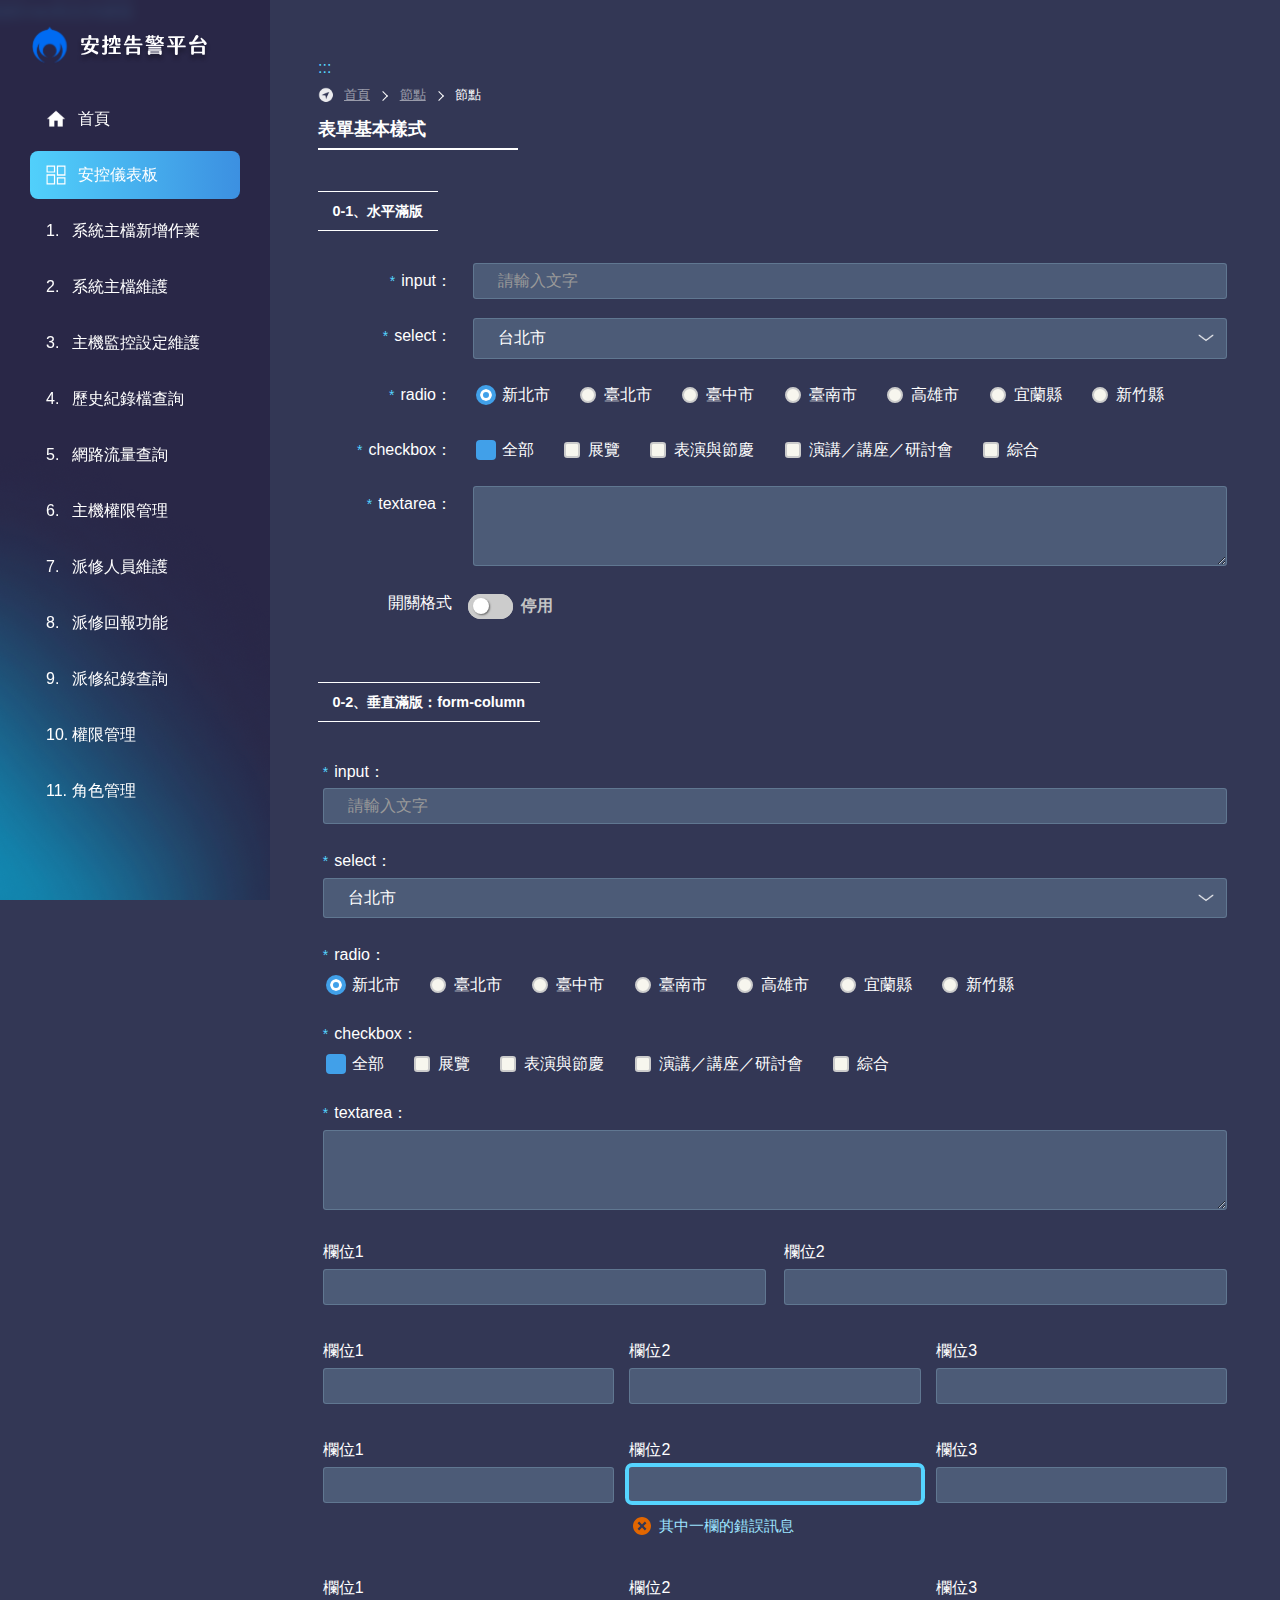
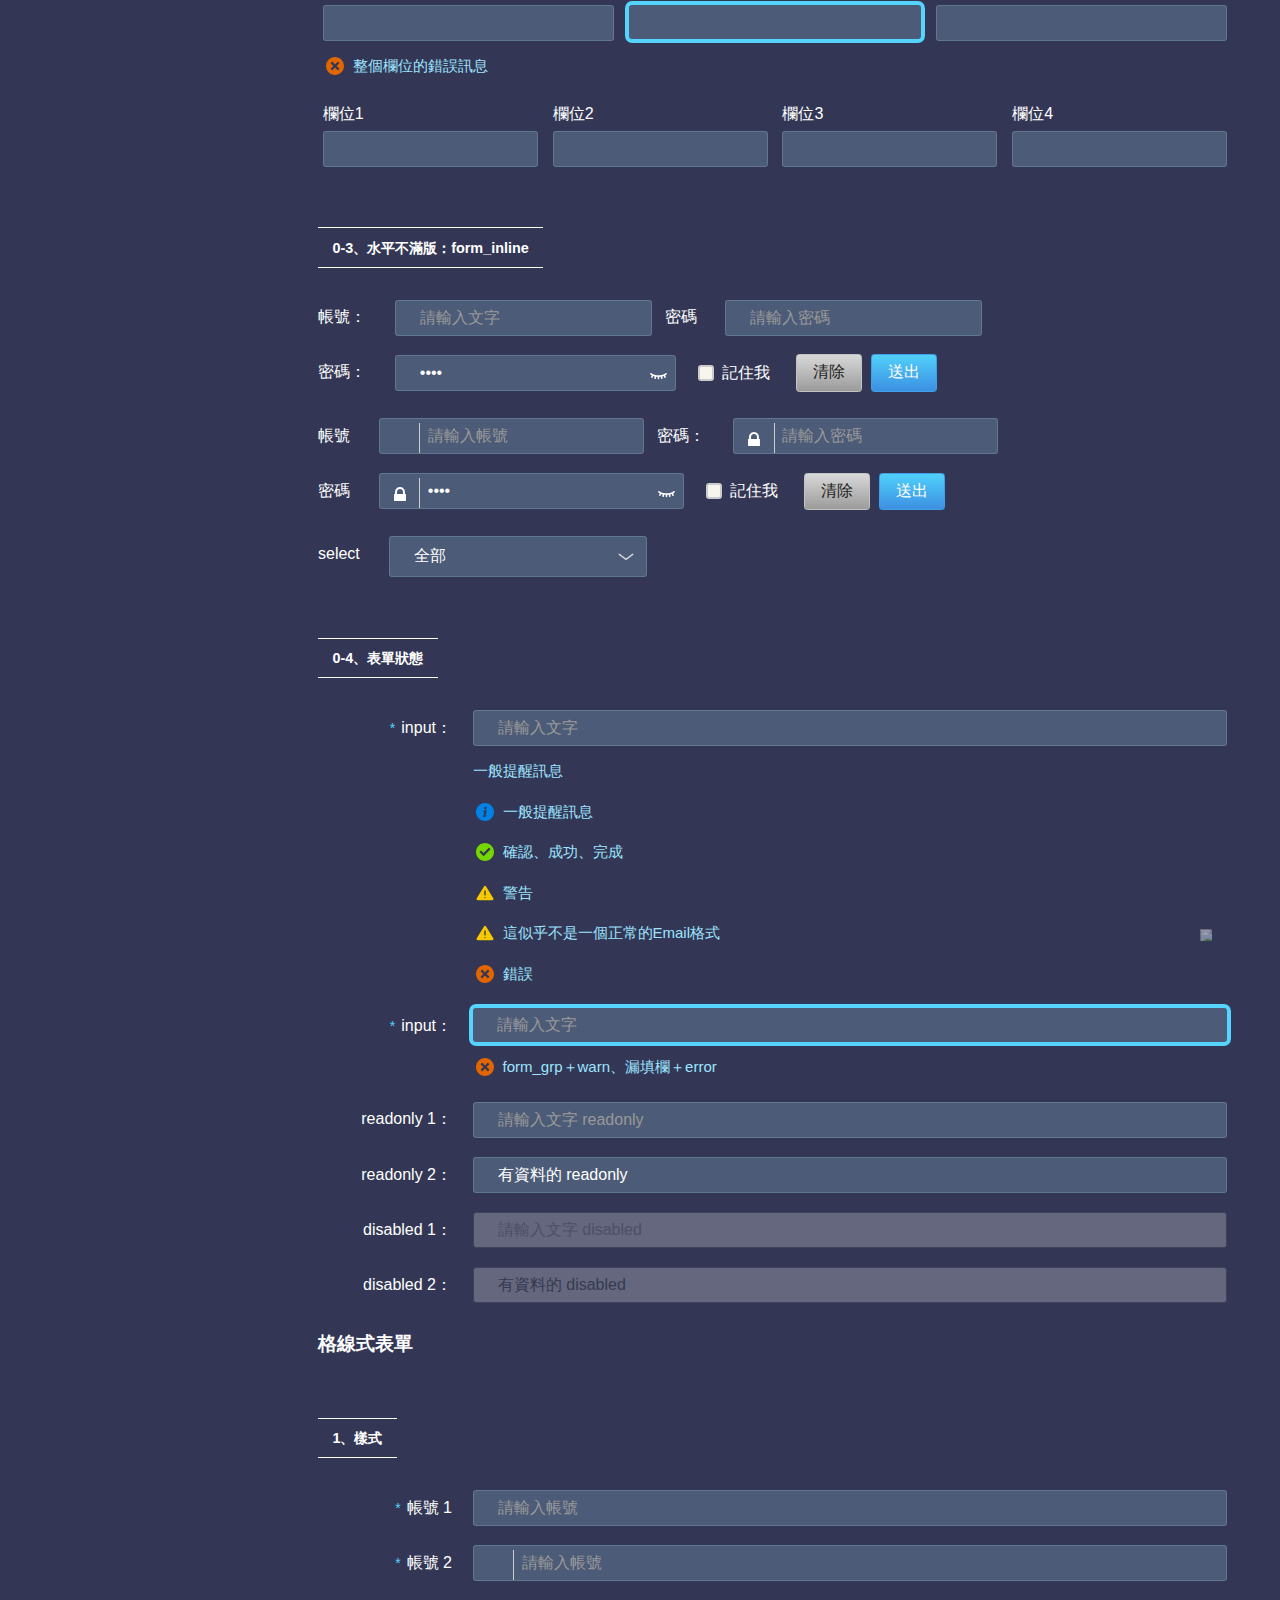
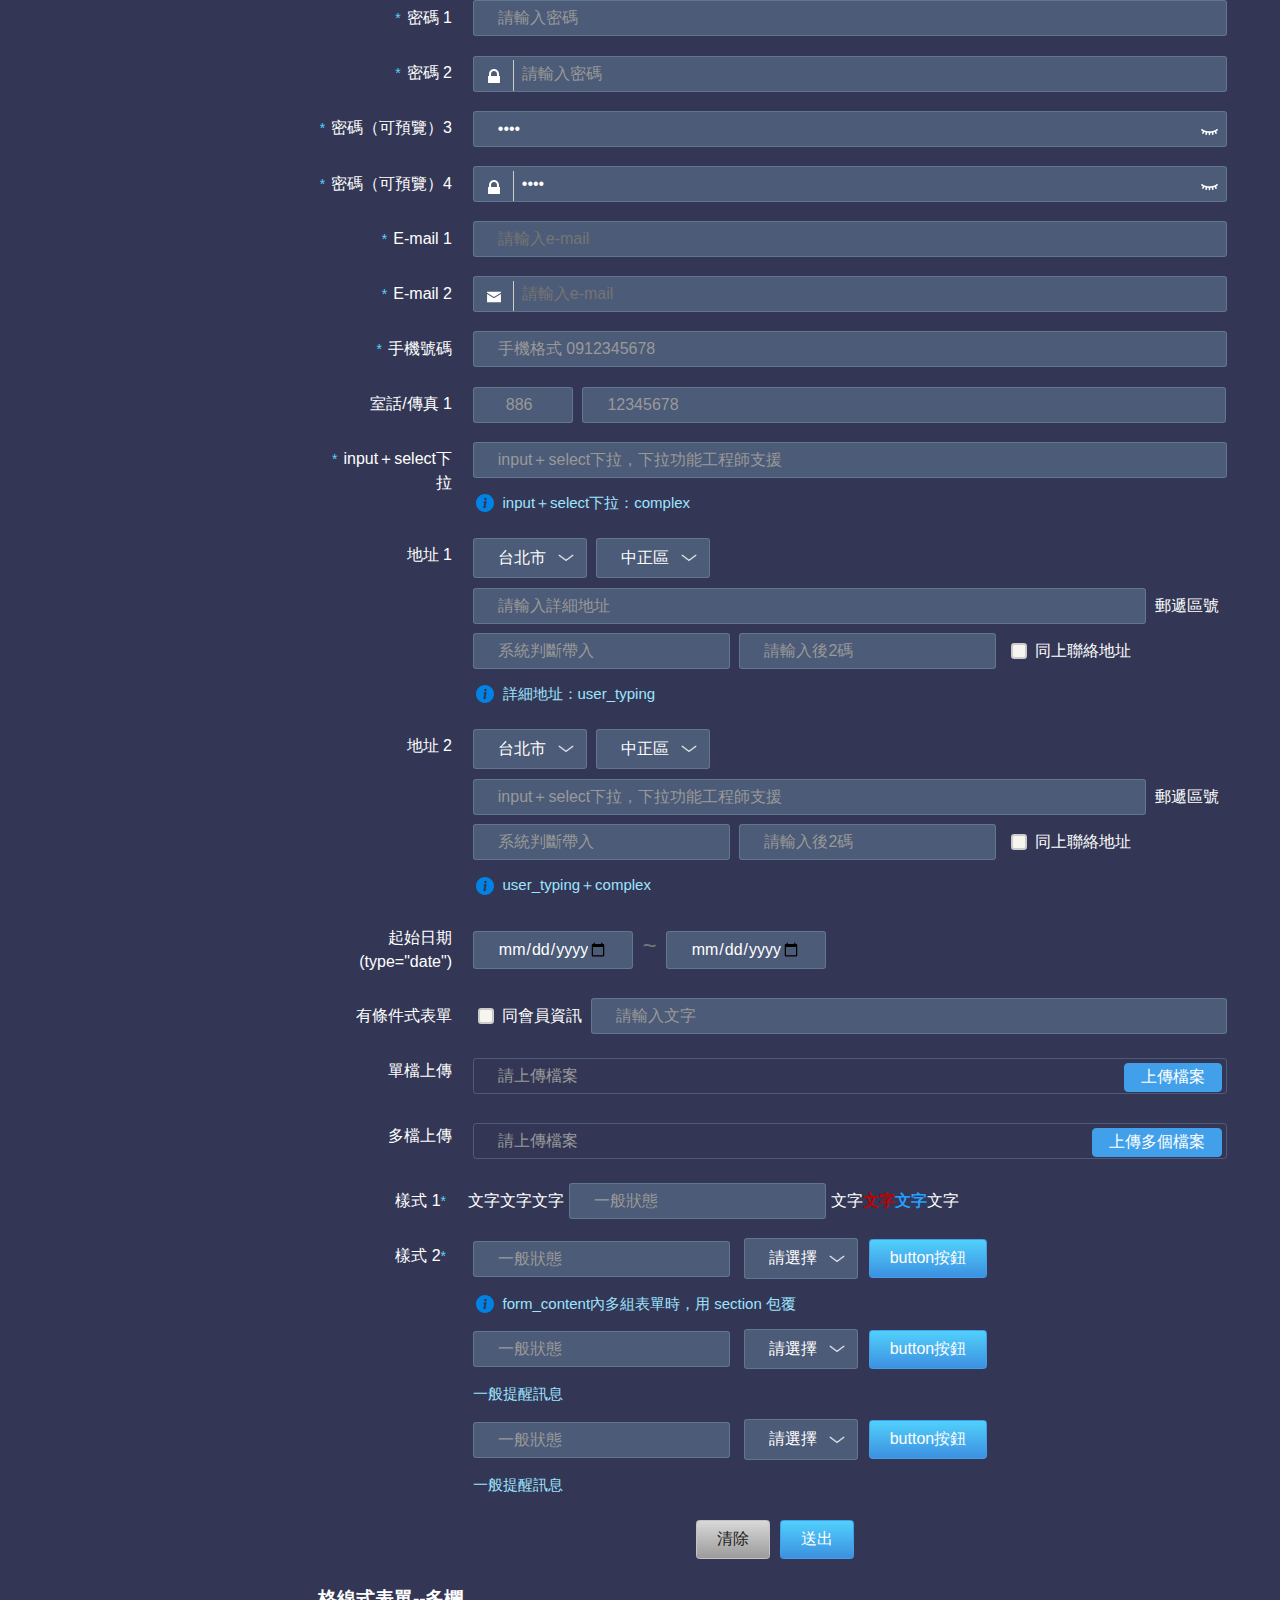
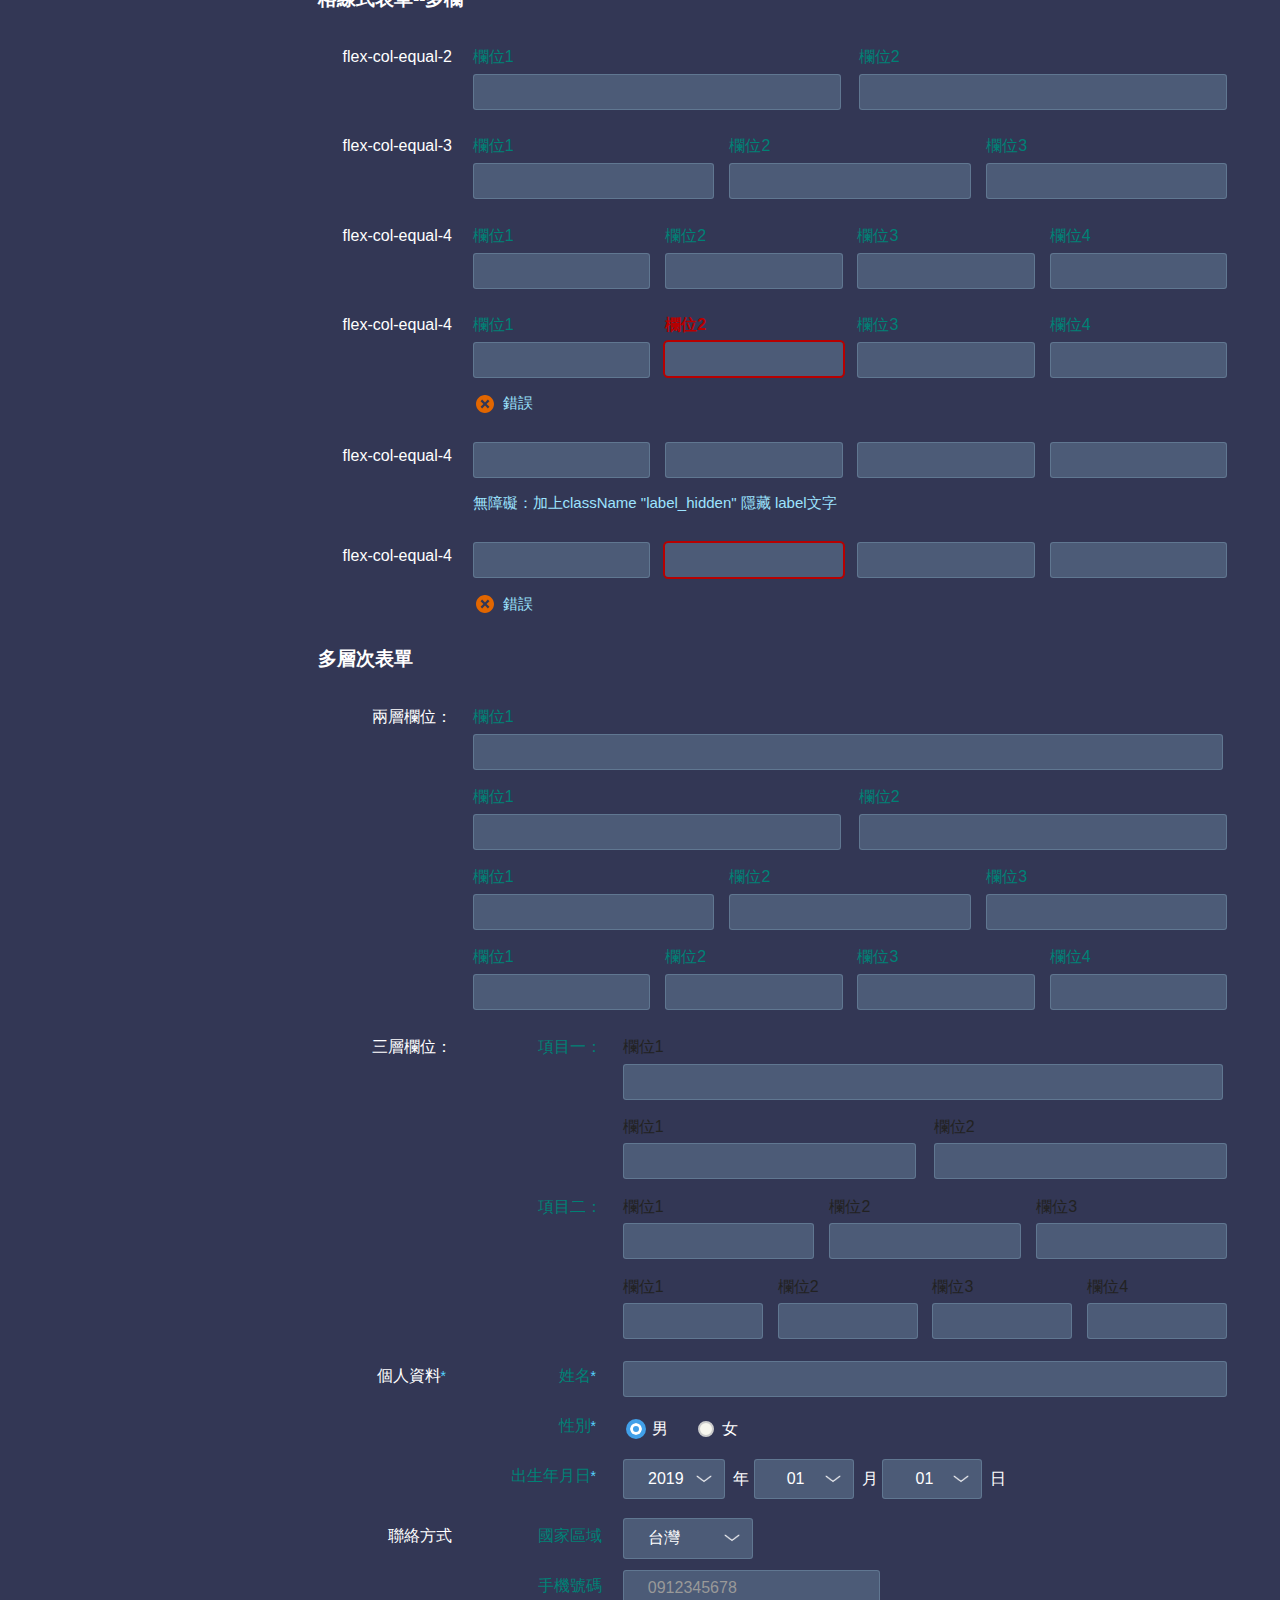
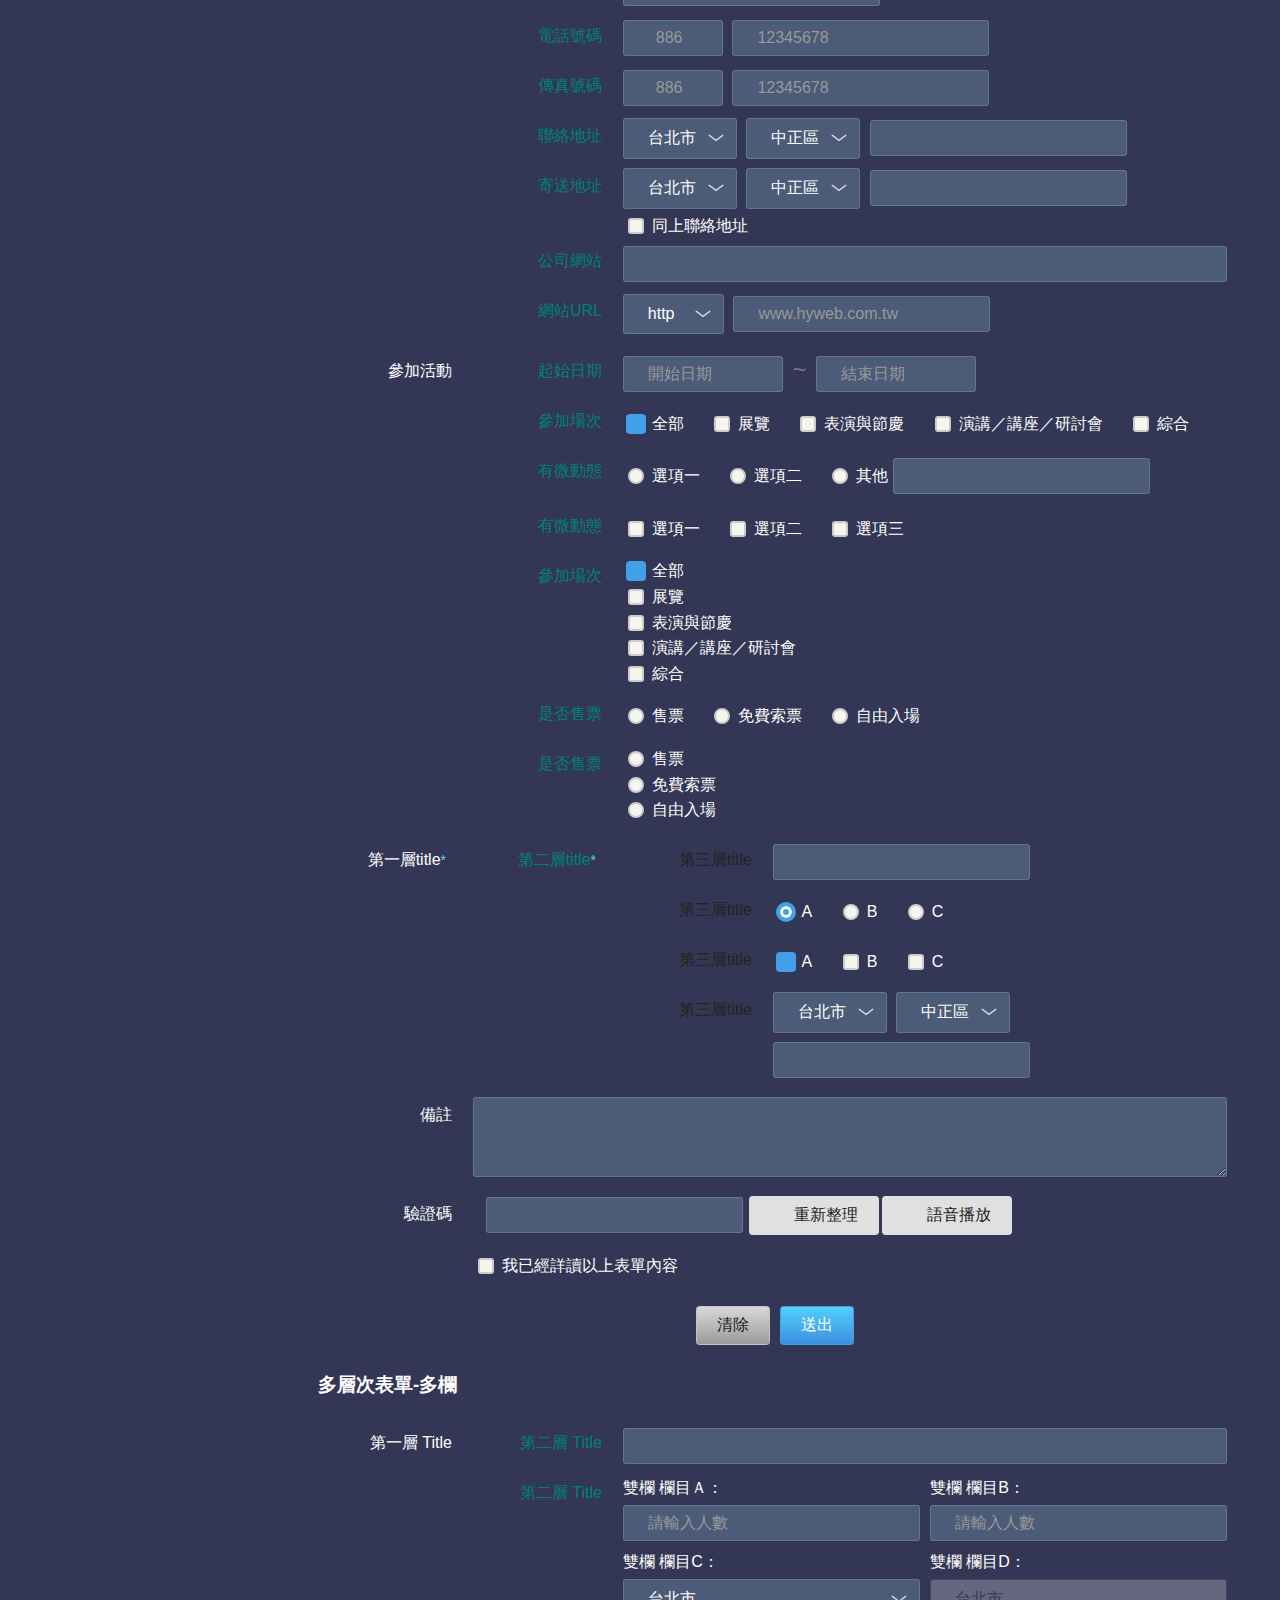
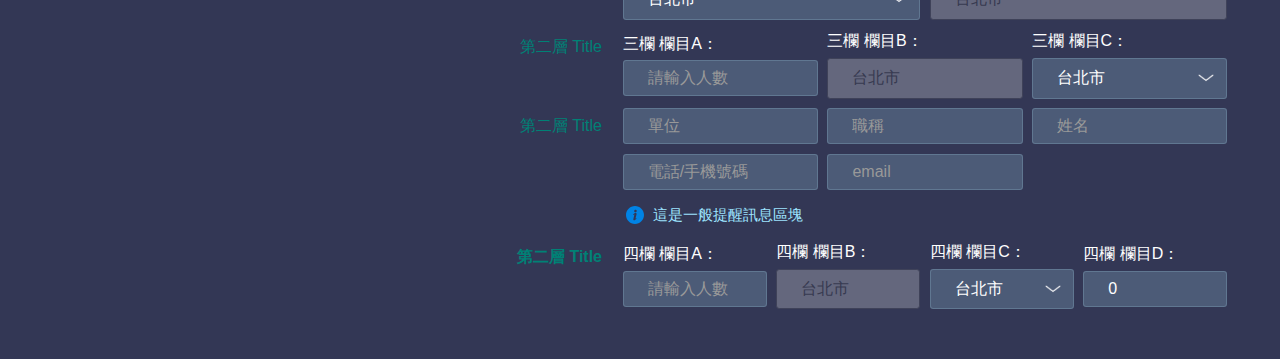
==== commit 59bd1a65: "menu 調整、13項加icon" ====
--- a/form-beta.htm
+++ b/form-beta.htm
@@ -48,14 +48,21 @@
           <button type="button" class="sidebarCtrl">側欄選單<span></span><span></span><span></span></button>
           <nav class="menu" role="navigation" aria-label="Header的導航列">
             <ul>
-              <li><a href="#" class="act"><img src="images/icon_Home.svg" alt="">安控儀表板</a></li>
-              <li><a href="#"><img src="images/icon_Analyze.svg" alt="">主機監控設定維護</a></li>
-              <li><a href="#"><img src="images/icon_Account.svg" alt="">主機權限管理</a></li>
-              <li><a href="#"><img src="images/icon_ActivityHistory.svg" alt="">監控歷史紀錄檔查詢</a></li>
-              <li><a href="#"><img src="images/icon_LowConnection.svg" alt="">網路流量查詢</a></li>
-              <li><a href="#"><img src="images/icon_Support.svg" alt="">派修回報功能</a></li>
-              <li><a href="#"><img src="images/icon_Worker.svg" alt="">派修人員維護</a></li>
-              <li><a href="#"><img src="images/icon_Settings.svg" alt="">報修清單查詢</a></li>
+              <li><a href="#"><img src="images/icon_Home.svg" alt="">首頁</a></li>
+              <li><a href="#" class="act"><img src="images/icon_Dashboard.svg" alt="">安控儀表板</a></li>
+              <li><a href="#"><span>1.</span>系統主檔新增作業</a></li>
+              <li><a href="#"><span>2.</span>系統主檔維護</a></li>
+              <li><a href="#"><span>3.</span>主機監控設定維護</a></li>
+              <li><a href="#"><span>4.</span>歷史紀錄檔查詢</a></li>
+              <li><a href="#"><span>5.</span>網路流量查詢</a></li>
+              <li><a href="#"><span>6.</span>主機權限管理</a></li>
+              <li><a href="#"><span>7.</span>派修人員維護</a></li>
+              <li><a href="#"><span>8.</span>派修回報功能</a></li>
+              <li><a href="#"><span>9.</span>派修紀錄查詢</a></li>
+              <li><a href="#"><span>10.</span>權限管理</a></li>
+              <li><a href="#"><span>11.</span>角色管理</a></li>
+              <li><a href="#"><span>12.</span>功能管理</a></li>
+              <li><a href="#"><span>13.</span>參數設定</a></li>
             </ul>
           </nav>
         </div>
--- a/css/hyui.css
+++ b/css/hyui.css
@@ -1501,6 +1501,7 @@
   background: #e0e0e0;
   border: 1px solid #e0e0e0;
   color: #222;
+  border-radius: 0.2em;
   text-shadow: none;
 }
 .btn:hover {
@@ -1531,6 +1532,7 @@
   background: #298729;
   border: 1px solid #298729;
   color: #FFF;
+  border-radius: 0.2em;
 }
 .btn-green:hover {
   background: #1d601d;
@@ -1556,6 +1558,7 @@
   background: #0066cc;
   border: 1px solid #0066cc;
   color: #FFF;
+  border-radius: 0.2em;
 }
 .btn-blue:hover {
   background: #004d99;
@@ -1581,6 +1584,7 @@
   background: #fec61c;
   border: 1px solid #fec61c;
   color: #333;
+  border-radius: 0.2em;
 }
 .btn-yellow:hover {
   background: #e7ae01;
@@ -1606,6 +1610,7 @@
   background: #d04500;
   border: 1px solid #d04500;
   color: #FFF;
+  border-radius: 0.2em;
 }
 .btn-orange:hover {
   background: #9d3400;
@@ -1631,6 +1636,7 @@
   background: #d30000;
   border: 1px solid #d30000;
   color: #FFF;
+  border-radius: 0.2em;
 }
 .btn-red:hover {
   background: #a00000;
@@ -1656,6 +1662,7 @@
   background: #8c248d;
   border: 1px solid #8c248d;
   color: #FFF;
+  border-radius: 0.2em;
 }
 .btn-purple:hover {
   background: #641a65;
@@ -1677,93 +1684,45 @@
   cursor: pointer;
 }
 
+.btn-primary,
 .btn-submit {
-  background: #58abec;
-  border: 1px solid #58abec;
-  color: #FFF;
-  background: linear-gradient(131.18deg, #51D0FB -3.72%, #3C90E1 106.41%);
-}
-.btn-submit:hover {
-  background: #2a95e6;
-  border: 1px solid #177ac7;
-  cursor: pointer;
-  color: #FFF;
-  outline: none;
-}
-.btn-submit:focus {
-  background: #2a95e6;
-  border: 1px solid #177ac7;
-  cursor: pointer;
-  color: #FFF;
-  outline: none;
-  box-shadow: 0 0px 0px 2px #ff3e4d !important;
-}
-.btn-submit.active {
-  background: #6fb7ee;
-  cursor: pointer;
-}
-
-.btn-reset {
-  color: #484848;
-}
-
-.btn-search {
-  background: #58abec;
-  border: 1px solid #58abec;
-  color: #FFF;
-}
-.btn-search:hover {
-  background: #2a95e6;
-  border: 1px solid #177ac7;
-  cursor: pointer;
-  color: #FFF;
-  outline: none;
-}
-.btn-search:focus {
-  background: #2a95e6;
-  border: 1px solid #177ac7;
-  cursor: pointer;
-  color: #FFF;
-  outline: none;
-  box-shadow: 0 0px 0px 2px #ff3e4d !important;
-}
-.btn-search.active {
-  background: #6fb7ee;
-  cursor: pointer;
-}
-
-.btn-primary {
-  background: linear-gradient(131.18deg, #51D0FB -3.72%, #3C90E1 106.41%);
+  background: linear-gradient(180deg, #51D0FB 0%, #3C90E1 100%);
   color: #fff !important;
   border: solid 1px #41a0e9 !important;
-}
-.btn-primary:hover, .btn-primary:focus {
-  background: #1a88dd !important;
-  border: solid 1px #41a0e9 !important;
+  transition: 0.3s;
+}
+.btn-primary:hover, .btn-primary:focus-visible,
+.btn-submit:hover,
+.btn-submit:focus-visible {
+  background: #2775bf !important;
+  border-color: #41a0e9 !important;
 }
 
 .btn-secondary {
   background: #fff !important;
-  color: #177ac7 !important;
-  border: solid 1px #41a0e9 !important;
+  color: #555;
+  border: solid 1px #a6a6a6 !important;
   text-shadow: none !important;
 }
-.btn-secondary:hover, .btn-secondary:focus {
-  color: #0f5082 !important;
-  background: #b5deff !important;
-  border: solid 1px #b5deff !important;
-}
-
-.btn-normal {
-  background: linear-gradient(174.31deg, #BABABA 0.89%, rgba(233, 233, 233, 0) 221.32%);
+.btn-secondary:hover, .btn-secondary:focus-visible {
   color: #fff !important;
+  background: #2775bf !important;
+  border-color: #41a0e9 !important;
+}
+
+.btn-normal,
+.btn-reset {
+  background: linear-gradient(180deg, #d8d8d8 0%, rgb(155, 155, 155) 100%);
+  color: #1d1d1d !important;
   border: solid 1px #c3c3c3 !important;
   text-shadow: none !important;
 }
-.btn-normal:hover, .btn-normal:focus {
-  color: #404046 !important;
-  background: #c3c3c3 !important;
-  border: solid 1px #c3c3c3 !important;
+.btn-normal:hover, .btn-normal:focus-visible,
+.btn-reset:hover,
+.btn-reset:focus-visible {
+  color: #fff !important;
+  background: #2775bf !important;
+  border-color: #41a0e9 !important;
 }
 
 .btn_round {
@@ -1779,20 +1738,18 @@
   background: rgba(178, 236, 255, 0.2);
 }
 
-.btn-back {
-  background: #555 !important;
-  color: #fff !important;
-  border: 1px solid #ddd !important;
-}
-.btn-back:hover, .btn-back:focus {
-  background: #1a88dd !important;
-  border: 1px solid #ddd !important;
-}
-
 .disabled, [disabled] {
-  opacity: 0.5;
+  opacity: 0.25;
   cursor: not-allowed !important;
   text-shadow: none;
+  border-color: #666 !important;
+  background: #f5f5f5 !important;
+  color: #434343 !important;
+}
+.disabled:hover, .disabled:focus-visible, [disabled]:hover, [disabled]:focus-visible {
+  background: #f5f5f5 !important;
+  color: #434343 !important;
+  border-color: #666 !important;
 }
 
 .readonly, [readonly] {
@@ -2715,6 +2672,11 @@
   width: 70%;
   margin: 3em auto !important;
 }
+@media screen and (max-width: 767px) {
+  .setCenter {
+    width: 100%;
+  }
+}
 
 .checkSwitch {
   box-sizing: content-box;
@@ -3127,6 +3089,7 @@
     max-width: calc(100% - 0.6em);
     flex-basis: calc(100% - 0.6em);
     margin: 0 0.3em;
+    text-align: left;
     position: relative;
     min-height: 1px;
     padding-left: 0;
@@ -4575,6 +4538,7 @@
   background: #41a0e9;
   border: 1px solid #41a0e9;
   color: #FFF;
+  border-radius: 0.2em;
   padding: 0.2em 1em !important;
   border-radius: 4px;
 }
@@ -5464,6 +5428,10 @@
   overflow: hidden;
   position: relative;
 }
+.menu ul li a span {
+  display: inline-block;
+  width: 26px;
+}
 .menu ul li a img {
   flex: 0 0 20px;
   height: 20px;
@@ -5476,7 +5444,7 @@
   height: 100%;
   left: 0;
   top: 0;
-  background: linear-gradient(90deg, #51D0FB 2.96%, #3C90E1 90.23%);
+  background: linear-gradient(90deg, #51D0FB 0%, #3C90E1 100%);
   opacity: 0;
   z-index: -1;
   transition: 0.3s;
@@ -5994,6 +5962,9 @@
   border-radius: 10px;
   margin: 20px 0;
   padding: 1em 2em;
+}
+.usage .col h4 span {
+  flex: 0 0 42px;
 }
 .usage .col:nth-child(3n+2) {
   margin-left: 30px;
